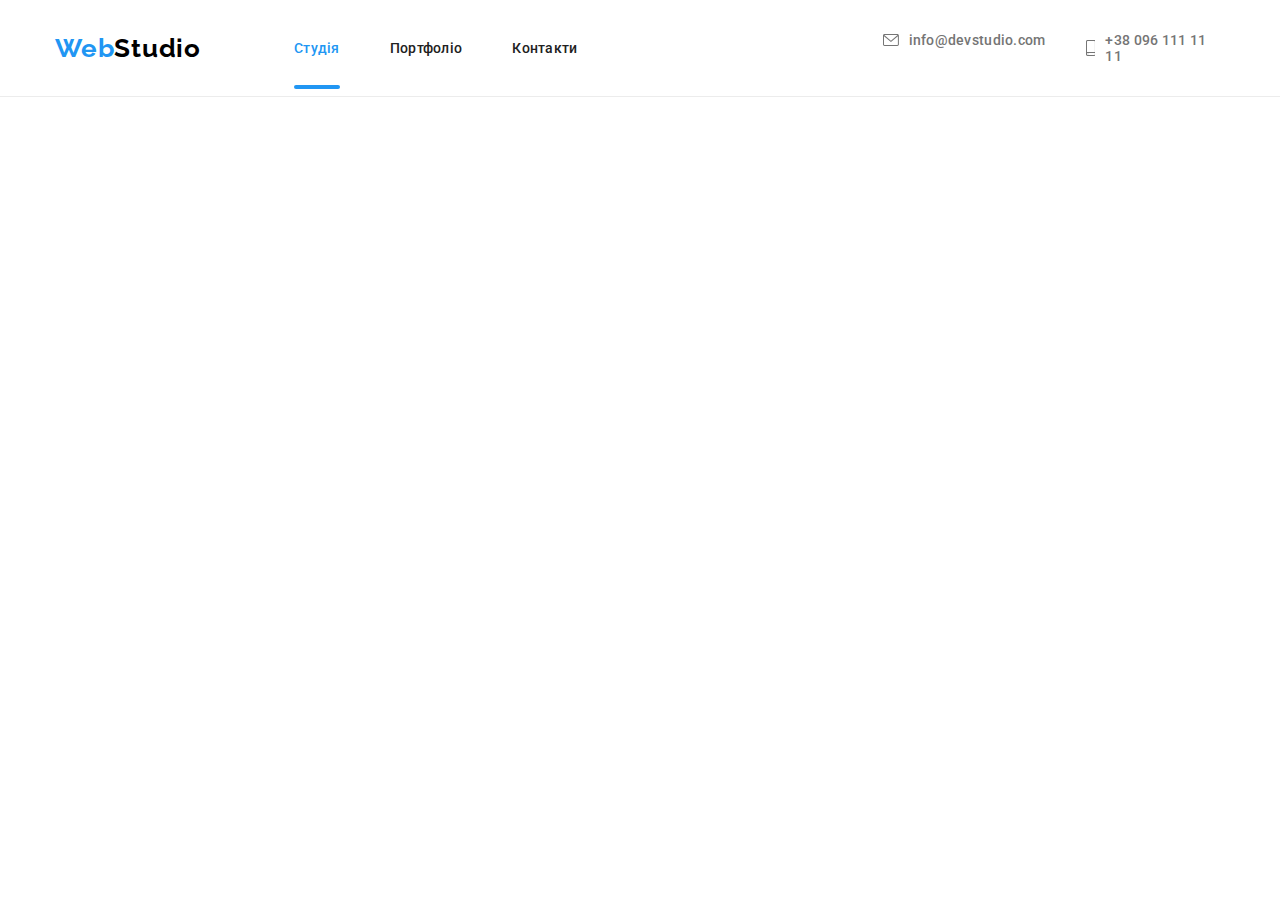
==== index.html @ c3f0e268 "Finished Header" ====
<!DOCTYPE html>
<html lang="uk">

<head>
  <meta charset="UTF-8" />
  <meta http-equiv="X-UA-Compatible" content="IE=edge" />
  <meta name="viewport" content="width=device-width, initial-scale=1.0" />
  <title>Web Studio - Студія</title>
  <link rel="preconnect" href="https://fonts.googleapis.com" />
  <link rel="preconnect" href="https://fonts.gstatic.com" crossorigin />
  <link href="https://fonts.googleapis.com/css2?family=Raleway:wght@700&family=Roboto:wght@400;500;700;900&display=swap"
    rel="stylesheet" />
  <link rel="stylesheet" href="./css/main.min.css">

</head>

<body data-body>
  <header class="header">
    <!-- Навігація -->
    <div class="header__container container">
      <!-- Логотип -->
      <div class="mobile-header">
        <a href="./index.html" lang="en" class="header__logo logo link">
          <span class="logo--alt">Web</span>Studio
        </a>
        <button type="button" class="menu-button" aria-expanded="true" data-menu-button>
          <svg width="40" height="40" aria-label="Перемикач мобільного меню" class="menu-button__icon">
            <use href="./images/icons.svg#icon-burger" class="icon__menu"></use>
            <use href="./images/icons.svg#icon-cross" class="icon__cross"></use>
          </svg>
        </button>
      </div>
      <div class="header__menu" data-menu>
        <nav class="nav">
          <ul class="nav__list list">
            <li class="nav__item">
              <a href="./index.html" class="nav__link nav__link--current link">
                Студія</a>
            </li>
            <li class="nav__item">
              <a href="./portfolio.html" class="nav__link link">
                Портфоліо
              </a>
            </li>
            <li class="nav__item">
              <a href="#" class="nav__link link">Контакти</a>
            </li>
          </ul>
        </nav>
        <ul class="header-contacts list">
          <li class="header-contacts__item">
            <a href="mailto:info@devstudio.com" class="header-contacts__link header-email link">
              <svg class="header-contacts__icon" width="16" height="12">
                <use href="./images/icons.svg#icon-envelope"></use>
              </svg>
              info@devstudio.com
            </a>
          </li>
          <li class="header-contacts__item">
            <a href="tel:+380961111111" class="header-contacts__link header-tel link">
              <svg class="header-contacts__icon" width="10" height="16">
                <use href="./images/icons.svg#icon-smartphone"></use>
              </svg>
              +38 096 111 11 11
            </a>
          </li>
        </ul>
        <ul class="header-socials list">
          <li class="header-socials__item">
            <a href="#" rel="nofollow noreferrer noopener" class="header-socials__link link">
              Instagram
            </a>
          </li>
          <li class="header-socials__item">
            <a href="#" rel="nofollow noreferrer noopener" class="header-socials__link link">
              Twitter
            </a>
          </li>
          <li class="header-socials__item">
            <a href="#" rel="nofollow noreferrer noopener" class="header-socials__link link">
              Facebook
            </a>
          </li>
          <li class="header-socials__item">
            <a href="#" rel="nofollow noreferrer noopener" class="header-socials__link link">
              LinkedIn
            </a>
          </li>
        </ul>
      </div>
    </div>
  </header>
  <main>
    <!-- Hero -->
    <!-- <section class="hero section">
      <div class="container">
        <h1 class="hero__title">Ефективні рішення для вашого бізнесу</h1>
        <button type="button" class="hero__button button" data-modal-open>Замовити послугу</button>
      </div>
    </section> -->
    <!-- Переваги -->
    <!-- <section class="advantages section">
      <div class="container">
        <h2 class="visually-hidden">Наші переваги</h2>
        <ul class="advantages__list list">
          <li class="advantages__item">
            <div class="advantages__wrapper">
              <svg class="advantages__icon" width="70" height="70">
                <use href="./images/icons.svg#icon-antenna"></use>
              </svg>
            </div>
            <h3 class="advantages__title">Увага до деталей</h3>
            <p class="advantages__text">
              Ідейні міркування, і навіть початок повсякденної роботи з
              формування позиції.
            </p>
          </li>
          <li class="advantages__item">
            <div class="advantages__wrapper">
              <svg class="advantages__icon" width="70" height="70">
                <use href="./images/icons.svg#icon-clock"></use>
              </svg>
            </div>
            <h3 class="advantages__title">Пунктуальність</h3>
            <p class="advantages__text">
              Завдання організації, особливо рамки і місце навчання кадрів
              тягне у себе.
            </p>
          </li>
          <li class="advantages__item">
            <div class="advantages__wrapper">
              <svg class="advantages__icon" width="70" height="70">
                <use href="./images/icons.svg#icon-diagram"></use>
              </svg>
            </div>
            <h3 class="advantages__title">Планування</h3>
            <p class="advantages__text">
              Так само консультація з широким активом значною мірою зумовлює.
            </p>
          </li>
          <li class="advantages__item">
            <div class="advantages__wrapper">
              <svg class="advantages__icon" width="70" height="70">
                <use href="./images/icons.svg#icon-astronaut"></use>
              </svg>
            </div>
            <h3 class="advantages__title">Сучасні технології</h3>
            <p class="advantages__text">
              Значимість цих проблем настільки очевидна, що реалізація
              планових завдань.
            </p>
          </li>
        </ul>
      </div>
    </section> -->
    <!-- Чим ми займаємося -->
    <!-- <section class="speciality section">
      <div class="container">
        <h2 class="speciality__title section__title">Чим ми займаємося</h2>
        <ul class="speciality__list list">
          <li class="speciality__item">
            <div class="speciality__thumb">
              <img src="./images/coder.jpg" alt="Програміст, який працює за робочим столом в офісі" width="370"
                height="294" class="speciality__img img" />
              <p class="speciality__text">Десктопні додатки</p>
            </div>
          </li>
          <li class="speciality__item">
            <div class="speciality__thumb">
              <img src="./images/ui-designer.jpg"
                alt="Юай-дизайнер з телефоном в руці переглядає макети веб-інтерфейсу на ноутбуці" width="370"
                height="294" class="speciality__img img" />
              <p class="speciality__text">Мобільні додатки</p>
            </div>
          </li>
          <li class="speciality__item">
            <div class="speciality__thumb">
              <img src="./images/artist.jpg"
                alt="Творчий художник веб-дизайну тримає графічний планшет із палітрою кольорів" width="370"
                height="294" class="speciality__img img" />
              <p class="speciality__text">Дизайнерські рішення</p>
            </div>
          </li>
        </ul>
      </div>
    </section> -->
    <!-- Команда -->
    <!-- <section class="team section">
      <div class="container">
        <h2 class="team__title section__title">Наша команда</h2>
        <ul class="team__list list">
          <li class="team__card">
            <img src="./images/igor.jpg"
              alt="Молодий білий чоловік з темним коротким волоссям і короткою бородою в окулярах та темно-бордовій сорочці"
              width="270" height="260" class="team__img img" />
            <div class="team__footer">
              <h3 class="team__member">Ігор Дем'яненко</h3>
              <p class="team__position">Product Designer</p>
              <ul class="team-socials">
                <li class="team-socials__item socials-item">
                  <a href="#" target="_blank" rel="nofollow noreferrer noopener"
                    class="team-socials__link socials-link link">
                    <svg class="team-socials__icon" width="20" height="20">
                      <use href="./images/icons.svg#icon-instagram"></use>
                    </svg>
                  </a>
                </li>
                <li class="team-socials__item socials-item">
                  <a href="#" target="_blank" rel="nofollow noreferrer noopener"
                    class="team-socials__link socials-link link">
                    <svg class="team-socials__icon" width="20" height="20">
                      <use href="./images/icons.svg#icon-twitter"></use>
                    </svg>
                  </a>
                </li>
                <li class="team-socials__item socials-item">
                  <a href="#" target="_blank" rel="nofollow noreferrer noopener"
                    class="team-socials__link socials-link link">
                    <svg class="team-socials__icon" width="20" height="20">
                      <use href="./images/icons.svg#icon-facebook"></use>
                    </svg>
                  </a>
                </li>
                <li class="team-socials__item socials-item">
                  <a href="#" target="_blank" rel="nofollow noreferrer noopener"
                    class="team-socials__link socials-link link">
                    <svg class="team-socials__icon" width="20" height="20">
                      <use href="./images/icons.svg#icon-linkedin"></use>
                    </svg>
                  </a>
                </li>
              </ul>
            </div>
          </li>
          <li class="team__card">
            <img src="./images/olga.jpg" alt="Молода біла жінка з довгим білявим волоссям в окулярах та чорному піджаку"
              width="270" height="260" class="team__img img" />
            <div class="team__footer">
              <h3 class="team__member">Ольга Рєпіна</h3>
              <p class="team__position">Frontend Developer</p>
              <ul class="team-socials">
                <li class="team-socials__item socials-item">
                  <a href="#" target="_blank" rel="nofollow noreferrer noopener"
                    class="team-socials__link socials-link link">
                    <svg class="team-socials__icon" width="20" height="20">
                      <use href="./images/icons.svg#icon-instagram"></use>
                    </svg>
                  </a>
                </li>
                <li class="team-socials__item socials-item">
                  <a href="#" target="_blank" rel="nofollow noreferrer noopener"
                    class="team-socials__link socials-link link">
                    <svg class="team-socials__icon" width="20" height="20">
                      <use href="./images/icons.svg#icon-twitter"></use>
                    </svg>
                  </a>
                </li>
                <li class="team-socials__item socials-item">
                  <a href="#" target="_blank" rel="nofollow noreferrer noopener"
                    class="team-socials__link socials-link link">
                    <svg class="team-socials__icon" width="20" height="20">
                      <use href="./images/icons.svg#icon-facebook"></use>
                    </svg>
                  </a>
                </li>
                <li class="team-socials__item socials-item">
                  <a href="#" target="_blank" rel="nofollow noreferrer noopener"
                    class="team-socials__link socials-link link">
                    <svg class="team-socials__icon" width="20" height="20">
                      <use href="./images/icons.svg#icon-linkedin"></use>
                    </svg>
                  </a>
                </li>
              </ul>
            </div>
          </li>
          <li class="team__card">
            <img src="./images/mykola.jpg"
              alt="Молодий білий чоловік з русявим волоссям та короткою бородою в блакитній сорочці" width="270"
              width="270" height="260" class="team__img img" />
            <div class="team__footer">
              <h3 class="team__member">Микола Тарасов</h3>
              <p class="team__position">Marketing</p>
              <ul class="team-socials">
                <li class="team-socials__item socials-item">
                  <a href="#" target="_blank" rel="nofollow noreferrer noopener"
                    class="team-socials__link socials-link link">
                    <svg class="team-socials__icon" width="20" height="20">
                      <use href="./images/icons.svg#icon-instagram"></use>
                    </svg>
                  </a>
                </li>
                <li class="team-socials__item socials-item">
                  <a href="#" target="_blank" rel="nofollow noreferrer noopener"
                    class="team-socials__link socials-link link">
                    <svg class="team-socials__icon" width="20" height="20">
                      <use href="./images/icons.svg#icon-twitter"></use>
                    </svg>
                  </a>
                </li>
                <li class="team-socials__item socials-item">
                  <a href="#" target="_blank" rel="nofollow noreferrer noopener"
                    class="team-socials__link socials-link link">
                    <svg class="team-socials__icon" width="20" height="20">
                      <use href="./images/icons.svg#icon-facebook"></use>
                    </svg>
                  </a>
                </li>
                <li class="team-socials__item socials-item">
                  <a href="#" target="_blank" rel="nofollow noreferrer noopener"
                    class="team-socials__link socials-link link">
                    <svg class="team-socials__icon" width="20" height="20">
                      <use href="./images/icons.svg#icon-linkedin"></use>
                    </svg>
                  </a>
                </li>
              </ul>
            </div>
          </li>
          <li class="team__card">
            <img src="./images/mykhailo.jpg"
              alt="Молодий білий чоловік з темним коротким волоссям і короткою бородою в окулярах та чорній футболці"
              width="270" height="260" class="team__img img" />
            <div class="team__footer">
              <h3 class="team__member">Михайло Єрмаков</h3>
              <p class="team__position">UI Designer</p>
              <ul class="team-socials">
                <li class="team-socials__item socials-item">
                  <a href="#" target="_blank" rel="nofollow noreferrer noopener"
                    class="team-socials__link socials-link link">
                    <svg class="team-socials__icon" width="20" height="20">
                      <use href="./images/icons.svg#icon-instagram"></use>
                    </svg>
                  </a>
                </li>
                <li class="team-socials__item socials-item">
                  <a href="#" target="_blank" rel="nofollow noreferrer noopener"
                    class="team-socials__link socials-link link">
                    <svg class="team-socials__icon" width="20" height="20">
                      <use href="./images/icons.svg#icon-twitter"></use>
                    </svg>
                  </a>
                </li>
                <li class="team-socials__item socials-item">
                  <a href="#" target="_blank" rel="nofollow noreferrer noopener"
                    class="team-socials__link socials-link link">
                    <svg class="team-socials__icon" width="20" height="20">
                      <use href="./images/icons.svg#icon-facebook"></use>
                    </svg>
                  </a>
                </li>
                <li class="team-socials__item socials-item">
                  <a href="#" target="_blank" rel="nofollow noreferrer noopener"
                    class="team-socials__link socials-link link">
                    <svg class="team-socials__icon" width="20" height="20">
                      <use href="./images/icons.svg#icon-linkedin"></use>
                    </svg>
                  </a>
                </li>
              </ul>
            </div>
          </li>
        </ul>
      </div>
    </section> -->
    <!-- Клієнти -->
    <!-- <section class="clients section">
      <h2 class="clients__title section__title">Постійні клієнти</h2>
      <ul class="clients__list list">
        <li class="clients__item">
          <a href="#" class="clients__link link">
            <svg class="clients__icon" width="106" height="60">
              <use href="./images/icons.svg#icon-yaco"></use>
            </svg>
          </a>
        </li>
        <li class="clients__item">
          <a href="#" class="clients__link link">
            <svg class="clients__icon" width="106" height="60">
              <use href="./images/icons.svg#icon-tagline"></use>
            </svg>
          </a>
        </li>
        <li class="clients__item">
          <a href="#" class="clients__link link">
            <svg class="clients__icon" width="106" height="60">
              <use href="./images/icons.svg#icon-onion"></use>
            </svg>
          </a>
        </li>
        <li class="clients__item">
          <a href="#" class="clients__link link">
            <svg class="clients__icon" width="106" height="60">
              <use href="./images/icons.svg#icon-foster-peters"></use>
            </svg>
          </a>
        </li>
        <li class="clients__item">
          <a href="#" class="clients__link link">
            <svg class="clients__icon" width="106" height="60">
              <use href="./images/icons.svg#icon-brand"></use>
            </svg>
          </a>
        </li>
        <li class="clients__item">
          <a href="#" class="clients__link link">
            <svg class="clients__icon" width="106" height="60">
              <use href="./images/icons.svg#icon-cube"></use>
            </svg>
          </a>
        </li>
      </ul>
    </section> -->
  </main>
  <!-- Підвал -->
  <footer class="footer">
    <!-- <div class="footer__container container">
      <div class="footer-contacts">
        <a href="./index.html" lang="en" class="footer__logo logo link">
          <span class="logo--alt">Web</span>Studio
        </a>
        <address>
          <ul class="footer-contacts__list list">
            <li class="footer-contacts__item">
              <a href="https://goo.gl/maps/NJSrtaBUTpCPPySD8" rel="nofollow noreferrer noopener"
                class="footer-contacts__link footer-contacts__link--color link">
                м. Київ, пр-т Лесі Українки, 26
              </a>
            </li>
            <li class="footer-contacts__item">
              <a href="mailto:info@devstudio.com" class="footer-contacts__link link">
                info@devstudio.com
              </a>
            </li>
            <li class="footer-contacts__item">
              <a href="tel:+380961111111" class="footer-contacts__link link">
                +38 096 111 11 11
              </a>
            </li>
          </ul>
        </address>
      </div>
      <div class="futer-social">
        <b class="footer-social__title">Приєднуйтесь</b>
        <ul class="footer-social__list">
          <li class="footer-social__item socials-item">
            <a href="#" target="_blank" rel="nofollow noreferrer noopener" class="footer-social__link socials-link">
              <svg class="footer-social__icon" width="20" height="20">
                <use href="./images/icons.svg#icon-instagram"></use>
              </svg>
            </a>
          </li>
          <li class="footer-social__item socials-item">
            <a href="#" target="_blank" rel="nofollow noreferrer noopener" class="footer-social__link socials-link">
              <svg class="footer-social__icon" width="20" height="20">
                <use href="./images/icons.svg#icon-twitter"></use>
              </svg>
            </a>
          </li>
          <li class="footer-social__item socials-item">
            <a href="#" target="_blank" rel="nofollow noreferrer noopener" class="footer-social__link socials-link">
              <svg class="footer-social__icon" width="20" height="20">
                <use href="./images/icons.svg#icon-facebook"></use>
              </svg>
            </a>
          </li>
          <li class="footer-social__item socials-item">
            <a href="#" target="_blank" rel="nofollow noreferrer noopener" class="footer-social__link socials-link">
              <svg class="footer-social__icon" width="20" height="20">
                <use href="./images/icons.svg#icon-linkedin"></use>
              </svg>
            </a>
          </li>
        </ul>
      </div>
      <div class="subscription">
        <b class="subscription__title">Підпишіться на розсилку</b>
        <form class="subscription__form">
          <input aria-label="E-mail" type="email" name="footer-email" class="subscription__input" placeholder="E-mail"
            required>
          <button type="submit" class="subscription__button button">
            Підписатися
            <svg class="subscription__icon" width="24" height="24">
              <use href="./images/icons.svg#icon-send"></use>
            </svg>
          </button>
        </form>
      </div>
    </div> -->
  </footer>
  <!-- Модальне вікно -->
  <!-- <div class="backdrop is-hidden" data-modal>
    <div class="modal">
      <button type="button" class="modal-btn" data-modal-close>
        <svg class="modal-btn__icon" width="18" height="18">
          <use href="./images/icons.svg#icon-close-black"></use>
        </svg>
      </button>
      <b class="modal__title">Залиште свої дані, ми вам передзвонимо</b>
      <form class="modal__form">
        <div class="modal__wrapper">
          <label for="user-name" class="modal__input-label">Ім'я</label>
          <input type="text" name="user-name" id="user-name" placeholder=" " class="modal__input" required>
          <svg class="modal__input-icon" width="18" height="18">
            <use href="./images/icons.svg#icon-person"></use>
          </svg>
        </div>
        <div class="modal__wrapper">
          <label for="tel" class="modal__input-label">Телефон</label>
          <input type="tel" name="tel" id="tel" placeholder=" " class="modal__input" required>
          <svg class="modal__input-icon" width="18" height="18">
            <use href="./images/icons.svg#icon-phone"></use>
          </svg>
        </div>
        <div class="modal__wrapper">
          <label for="modal-email" class="modal__input-label">Пошта</label>
          <input type="email" name="email" id="modal-email" placeholder=" " class="modal__input" required>
          <svg class="modal__input-icon" width="18" height="18">
            <use href="./images/icons.svg#icon-email"></use>
          </svg>
        </div>
        <div class="modal__wrapper">
          <label for="modal-comment" class="modal__input-label">Коментар</label>
          <textarea name="modal-comment" id="modal-comment" rows="10" placeholder="Введіть текст"
            class="modal__coment"></textarea>
        </div>
        <div class="policy__wrapper">
          <input type="checkbox" id="policy" class="policy__input visually-hidden">
          <label for="policy" class="policy__label">
            <span class="policy__icon-wrapper">
              <svg class="policy__icon" width="16" height="15">
                <use href="./images/icons.svg#icon-check"></use>
              </svg>
            </span>
            Погоджуюся з розсилкою та приймаю <a href="#" class="policy__link"> Умови
              договору</a></label>
        </div>
        <button type="submit" class="modal__button button">Відправити</button>
      </form>
    </div>
  </div>-->
  <script src="./js/modal.js"></script>
  <script src="./js/mobile-menu.js"></script>
</body>

</html>
---- css/main.min.css ----
/*! modern-normalize v1.1.0 | MIT License | https://github.com/sindresorhus/modern-normalize */*,::before,::after{-webkit-box-sizing:border-box;box-sizing:border-box}html{-moz-tab-size:4;-o-tab-size:4;tab-size:4}html{line-height:1.15;-webkit-text-size-adjust:100%}body{margin:0}body{font-family:system-ui,-apple-system,"Segoe UI",Roboto,Helvetica,Arial,sans-serif,"Apple Color Emoji","Segoe UI Emoji"}hr{height:0;color:inherit}abbr[title]{-webkit-text-decoration:underline dotted;text-decoration:underline dotted}b,strong{font-weight:bolder}code,kbd,samp,pre{font-family:ui-monospace,SFMono-Regular,Consolas,"Liberation Mono",Menlo,monospace;font-size:1em}small{font-size:80%}sub,sup{font-size:75%;line-height:0;position:relative;vertical-align:baseline}sub{bottom:-0.25em}sup{top:-0.5em}table{text-indent:0;border-color:inherit}button,input,optgroup,select,textarea{font-family:inherit;font-size:100%;line-height:1.15;margin:0}button,select{text-transform:none}button,[type=button],[type=reset],[type=submit]{-webkit-appearance:button}::-moz-focus-inner{border-style:none;padding:0}:-moz-focusring{outline:1px dotted ButtonText}:-moz-ui-invalid{box-shadow:none}legend{padding:0}progress{vertical-align:baseline}::-webkit-inner-spin-button,::-webkit-outer-spin-button{height:auto}[type=search]{-webkit-appearance:textfield;outline-offset:-2px}::-webkit-search-decoration{-webkit-appearance:none}::-webkit-file-upload-button{-webkit-appearance:button;font:inherit}summary{display:list-item}.visually-hidden{position:absolute;width:1px;height:1px;margin:-1px;border:0;padding:0;white-space:nowrap;-webkit-clip-path:inset(100%);clip-path:inset(100%);clip:rect(0 0 0 0);overflow:hidden}h1,h2,h3,h4,h5,h6,p{margin:0}ul{list-style:none;margin:0;padding:0}.link{font-style:normal;text-decoration:none}.img{display:block;width:100%;height:auto}body{background-color:#fff;color:#757575;font-family:Roboto,sans-serif}.no-scroll{overflow:hidden}.container{width:100%;margin-left:auto;margin-right:auto;padding-right:15px;padding-left:15px}@media screen and (min-width: 480px){.container{max-width:480px}}@media screen and (min-width: 768px){.container{max-width:768px}}@media screen and (min-width: 1200px){.container{max-width:1200px}}.logo{font-family:Raleway,sans-serif;font-weight:700;font-size:24px;line-height:1.1666666667;letter-spacing:.03em}@media screen and (min-width: 1200px){.logo{font-size:26px;line-height:1.1923076923}}.header{border-bottom:1px solid #ececec}.header__logo{display:inline-block;padding-top:16px;padding-bottom:16px;color:#000}@media screen and (min-width: 1200px){.header__logo{padding-top:24px;padding-bottom:24px}}.header__container{position:relative}@media screen and (min-width: 768px){.header__container{display:-webkit-box;display:-ms-flexbox;display:flex}}.mobile-header{display:-webkit-box;display:-ms-flexbox;display:flex;-webkit-box-align:center;-ms-flex-align:center;align-items:center}.menu-button{display:inline-block;width:40px;height:40px;margin-left:auto;padding:0;background-color:rgba(0,0,0,0);border:none;z-index:2}@media screen and (min-width: 768px){.menu-button{display:none}}.menu-button__icon{-webkit-transition:fill 250ms cubic-bezier(0.4, 0, 0.2, 1);transition:fill 250ms cubic-bezier(0.4, 0, 0.2, 1)}.menu-button:hover .menu-button__icon,.menu-button:focus .menu-button__icon{fill:#2196f3}.icon__cross{display:none}.menu-button.is-open .icon__cross{display:block}.menu-button.is-open .icon__menu{display:none}@media screen and (max-width: 767px){.header__menu{display:none}.header__menu.is-open{position:fixed;top:0;left:0;display:-webkit-box;display:-ms-flexbox;display:flex;-webkit-box-orient:vertical;-webkit-box-direction:normal;-ms-flex-direction:column;flex-direction:column;-webkit-box-pack:justify;-ms-flex-pack:justify;justify-content:space-between;width:100vw;height:100vh;height:100dvh;padding:48px 40px;overflow:auto;background-color:#fff;z-index:1}}@media screen and (min-width: 768px){.header__menu{display:-webkit-box;display:-ms-flexbox;display:flex;-webkit-box-align:center;-ms-flex-align:center;align-items:center;margin-left:88px}}@media screen and (min-width: 1200px){.header__menu{margin-left:93px}}.header-socials{display:-webkit-box;display:-ms-flexbox;display:flex;-ms-flex-wrap:wrap;flex-wrap:wrap}.header-socials__item:not(:first-child){padding-left:10px}.header-socials__item:not(:last-child){padding-right:10px;border-right:1px solid rgba(33,33,33,.2)}.header-socials__link{font-weight:500;font-size:16px;line-height:1.375;letter-spacing:.02em;color:#2196f3}@media screen and (min-width: 480px){.header-socials__link{font-size:18px;line-height:1.2222222222}}@media screen and (min-width: 480px){.header-socials{-ms-flex-wrap:nowrap;flex-wrap:nowrap}}@media screen and (min-width: 768px){.header-socials{display:none}}.nav__list{display:-webkit-box;display:-ms-flexbox;display:flex;-webkit-box-orient:vertical;-webkit-box-direction:normal;-ms-flex-direction:column;flex-direction:column;gap:32px}@media screen and (min-width: 768px){.nav__list{-webkit-box-orient:horizontal;-webkit-box-direction:normal;-ms-flex-direction:row;flex-direction:row;gap:50px;-ms-flex-preferred-size:calc((100% - 100px)/3);flex-basis:calc((100% - 100px)/3)}}@media screen and (min-width: 768px){.nav{-webkit-box-align:center;-ms-flex-align:center;align-items:center}}.nav__link{font-weight:500;font-size:36px;line-height:1.25;letter-spacing:.02em;color:#212121;-webkit-transition:color 250ms cubic-bezier(0.4, 0, 0.2, 1);transition:color 250ms cubic-bezier(0.4, 0, 0.2, 1)}@media screen and (min-width: 480px){.nav__link{font-size:40px;line-height:1.175}}@media screen and (min-width: 768px){.nav__link{display:inline-block;padding-top:32px;padding-bottom:32px;font-size:14px;line-height:1.1428571429}}.nav__link:hover,.nav__link:focus{color:#2196f3}.header-contacts{display:-webkit-box;display:-ms-flexbox;display:flex}@media screen and (max-width: 767px){.header-contacts{-webkit-box-orient:vertical;-webkit-box-direction:reverse;-ms-flex-direction:column-reverse;flex-direction:column-reverse;gap:32px;margin-top:auto;margin-bottom:64px}}@media screen and (min-width: 768px){.header-contacts{margin-left:96px;-webkit-box-orient:vertical;-webkit-box-direction:normal;-ms-flex-direction:column;flex-direction:column;gap:10px}}@media screen and (min-width: 1200px){.header-contacts{margin-left:305px;-webkit-box-orient:horizontal;-webkit-box-direction:normal;-ms-flex-direction:row;flex-direction:row;gap:40px}}.header-contacts__icon{display:none}@media screen and (min-width: 768px){.header-contacts__icon{display:block;margin-right:8px;fill:currentColor;-webkit-transition:fill 250ms cubic-bezier(0.4, 0, 0.2, 1);transition:fill 250ms cubic-bezier(0.4, 0, 0.2, 1)}.header-contacts__link:hover .header-contacts__icon,.header-contacts__link:focus .header-contacts__icon{fill:currentColor}}@media screen and (min-width: 1200px){.header-contacts__icon{margin-right:10px}}.header-tel{font-weight:500;font-size:26px;line-height:1.5384615385;letter-spacing:.02em;color:#2196f3}@media screen and (min-width: 480px){.header-tel{font-size:34px;line-height:1.1764705882}}.header-email{font-weight:500;font-size:24px;line-height:1.1666666667;letter-spacing:.02em;color:#757575}.header-contacts__link{-webkit-transition:color 250ms cubic-bezier(0.4, 0, 0.2, 1);transition:color 250ms cubic-bezier(0.4, 0, 0.2, 1)}@media screen and (min-width: 768px){.header-contacts__link{font-size:12px;line-height:1.1666666667;letter-spacing:.02em}}@media screen and (min-width: 1200px){.header-contacts__link{display:block;padding:32px 0;font-size:14px;line-height:1.1428571429}}.header-contacts__link:hover,.header-contacts__link:focus{color:#2196f3}@media screen and (min-width: 768px){.header-contacts__link{display:-webkit-box;display:-ms-flexbox;display:flex;-webkit-box-align:center;-ms-flex-align:center;align-items:center;color:inherit}}.logo--alt{color:#2196f3}@media screen and (min-width: 768px){.nav__link--current{position:relative;color:#2196f3}.nav__link--current::after{position:absolute;left:0;bottom:-1px;content:"";width:100%;height:4px;border-radius:2px;background-color:#2196f3}}/*# sourceMappingURL=main.min.css.map */
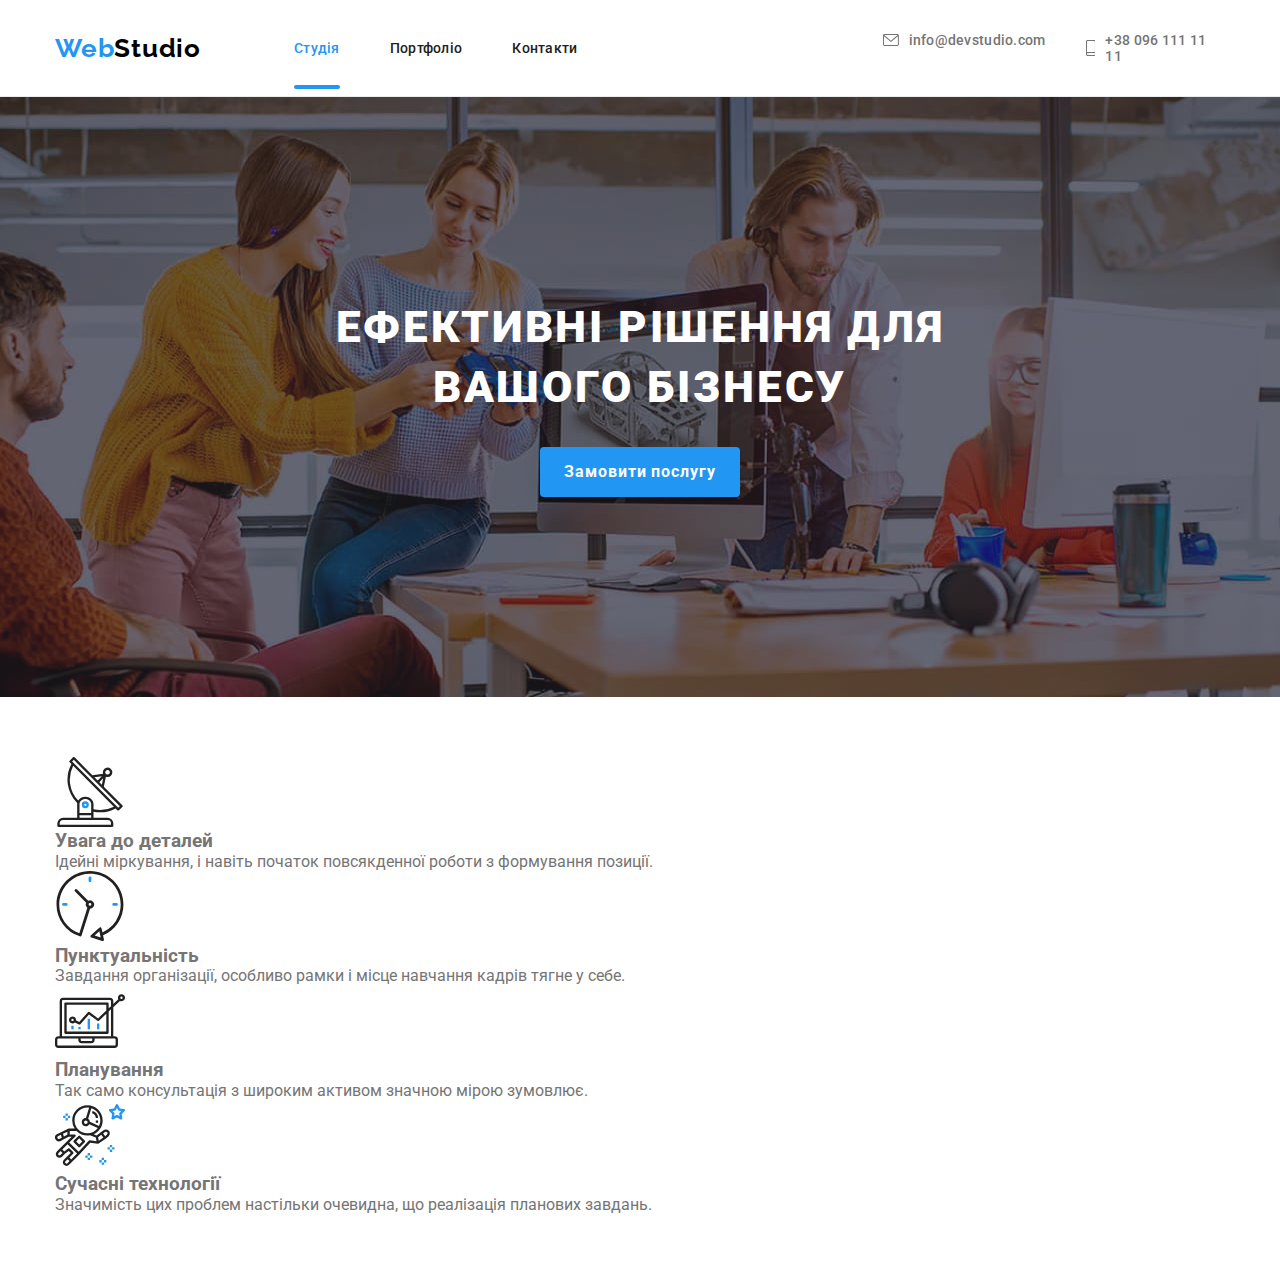
==== commit 7355cb88: "Finished Hero section" ====
--- a/index.html
+++ b/index.html
@@ -92,14 +92,14 @@
   </header>
   <main>
     <!-- Hero -->
-    <!-- <section class="hero section">
+    <section class="hero section">
       <div class="container">
         <h1 class="hero__title">Ефективні рішення для вашого бізнесу</h1>
         <button type="button" class="hero__button button" data-modal-open>Замовити послугу</button>
       </div>
-    </section> -->
+    </section>
     <!-- Переваги -->
-    <!-- <section class="advantages section">
+    <section class="advantages section">
       <div class="container">
         <h2 class="visually-hidden">Наші переваги</h2>
         <ul class="advantages__list list">
@@ -152,7 +152,7 @@
           </li>
         </ul>
       </div>
-    </section> -->
+    </section>
     <!-- Чим ми займаємося -->
     <!-- <section class="speciality section">
       <div class="container">
--- a/css/main.min.css
+++ b/css/main.min.css
@@ -1 +1 @@
-/*! modern-normalize v1.1.0 | MIT License | https://github.com/sindresorhus/modern-normalize */*,::before,::after{-webkit-box-sizing:border-box;box-sizing:border-box}html{-moz-tab-size:4;-o-tab-size:4;tab-size:4}html{line-height:1.15;-webkit-text-size-adjust:100%}body{margin:0}body{font-family:system-ui,-apple-system,"Segoe UI",Roboto,Helvetica,Arial,sans-serif,"Apple Color Emoji","Segoe UI Emoji"}hr{height:0;color:inherit}abbr[title]{-webkit-text-decoration:underline dotted;text-decoration:underline dotted}b,strong{font-weight:bolder}code,kbd,samp,pre{font-family:ui-monospace,SFMono-Regular,Consolas,"Liberation Mono",Menlo,monospace;font-size:1em}small{font-size:80%}sub,sup{font-size:75%;line-height:0;position:relative;vertical-align:baseline}sub{bottom:-0.25em}sup{top:-0.5em}table{text-indent:0;border-color:inherit}button,input,optgroup,select,textarea{font-family:inherit;font-size:100%;line-height:1.15;margin:0}button,select{text-transform:none}button,[type=button],[type=reset],[type=submit]{-webkit-appearance:button}::-moz-focus-inner{border-style:none;padding:0}:-moz-focusring{outline:1px dotted ButtonText}:-moz-ui-invalid{box-shadow:none}legend{padding:0}progress{vertical-align:baseline}::-webkit-inner-spin-button,::-webkit-outer-spin-button{height:auto}[type=search]{-webkit-appearance:textfield;outline-offset:-2px}::-webkit-search-decoration{-webkit-appearance:none}::-webkit-file-upload-button{-webkit-appearance:button;font:inherit}summary{display:list-item}.visually-hidden{position:absolute;width:1px;height:1px;margin:-1px;border:0;padding:0;white-space:nowrap;-webkit-clip-path:inset(100%);clip-path:inset(100%);clip:rect(0 0 0 0);overflow:hidden}h1,h2,h3,h4,h5,h6,p{margin:0}ul{list-style:none;margin:0;padding:0}.link{font-style:normal;text-decoration:none}.img{display:block;width:100%;height:auto}body{background-color:#fff;color:#757575;font-family:Roboto,sans-serif}.no-scroll{overflow:hidden}.container{width:100%;margin-left:auto;margin-right:auto;padding-right:15px;padding-left:15px}@media screen and (min-width: 480px){.container{max-width:480px}}@media screen and (min-width: 768px){.container{max-width:768px}}@media screen and (min-width: 1200px){.container{max-width:1200px}}.logo{font-family:Raleway,sans-serif;font-weight:700;font-size:24px;line-height:1.1666666667;letter-spacing:.03em}@media screen and (min-width: 1200px){.logo{font-size:26px;line-height:1.1923076923}}.header{border-bottom:1px solid #ececec}.header__logo{display:inline-block;padding-top:16px;padding-bottom:16px;color:#000}@media screen and (min-width: 1200px){.header__logo{padding-top:24px;padding-bottom:24px}}.header__container{position:relative}@media screen and (min-width: 768px){.header__container{display:-webkit-box;display:-ms-flexbox;display:flex}}.mobile-header{display:-webkit-box;display:-ms-flexbox;display:flex;-webkit-box-align:center;-ms-flex-align:center;align-items:center}.menu-button{display:inline-block;width:40px;height:40px;margin-left:auto;padding:0;background-color:rgba(0,0,0,0);border:none;z-index:2}@media screen and (min-width: 768px){.menu-button{display:none}}.menu-button__icon{-webkit-transition:fill 250ms cubic-bezier(0.4, 0, 0.2, 1);transition:fill 250ms cubic-bezier(0.4, 0, 0.2, 1)}.menu-button:hover .menu-button__icon,.menu-button:focus .menu-button__icon{fill:#2196f3}.icon__cross{display:none}.menu-button.is-open .icon__cross{display:block}.menu-button.is-open .icon__menu{display:none}@media screen and (max-width: 767px){.header__menu{display:none}.header__menu.is-open{position:fixed;top:0;left:0;display:-webkit-box;display:-ms-flexbox;display:flex;-webkit-box-orient:vertical;-webkit-box-direction:normal;-ms-flex-direction:column;flex-direction:column;-webkit-box-pack:justify;-ms-flex-pack:justify;justify-content:space-between;width:100vw;height:100vh;height:100dvh;padding:48px 40px;overflow:auto;background-color:#fff;z-index:1}}@media screen and (min-width: 768px){.header__menu{display:-webkit-box;display:-ms-flexbox;display:flex;-webkit-box-align:center;-ms-flex-align:center;align-items:center;margin-left:88px}}@media screen and (min-width: 1200px){.header__menu{margin-left:93px}}.header-socials{display:-webkit-box;display:-ms-flexbox;display:flex;-ms-flex-wrap:wrap;flex-wrap:wrap}.header-socials__item:not(:first-child){padding-left:10px}.header-socials__item:not(:last-child){padding-right:10px;border-right:1px solid rgba(33,33,33,.2)}.header-socials__link{font-weight:500;font-size:16px;line-height:1.375;letter-spacing:.02em;color:#2196f3}@media screen and (min-width: 480px){.header-socials__link{font-size:18px;line-height:1.2222222222}}@media screen and (min-width: 480px){.header-socials{-ms-flex-wrap:nowrap;flex-wrap:nowrap}}@media screen and (min-width: 768px){.header-socials{display:none}}.nav__list{display:-webkit-box;display:-ms-flexbox;display:flex;-webkit-box-orient:vertical;-webkit-box-direction:normal;-ms-flex-direction:column;flex-direction:column;gap:32px}@media screen and (min-width: 768px){.nav__list{-webkit-box-orient:horizontal;-webkit-box-direction:normal;-ms-flex-direction:row;flex-direction:row;gap:50px;-ms-flex-preferred-size:calc((100% - 100px)/3);flex-basis:calc((100% - 100px)/3)}}@media screen and (min-width: 768px){.nav{-webkit-box-align:center;-ms-flex-align:center;align-items:center}}.nav__link{font-weight:500;font-size:36px;line-height:1.25;letter-spacing:.02em;color:#212121;-webkit-transition:color 250ms cubic-bezier(0.4, 0, 0.2, 1);transition:color 250ms cubic-bezier(0.4, 0, 0.2, 1)}@media screen and (min-width: 480px){.nav__link{font-size:40px;line-height:1.175}}@media screen and (min-width: 768px){.nav__link{display:inline-block;padding-top:32px;padding-bottom:32px;font-size:14px;line-height:1.1428571429}}.nav__link:hover,.nav__link:focus{color:#2196f3}.header-contacts{display:-webkit-box;display:-ms-flexbox;display:flex}@media screen and (max-width: 767px){.header-contacts{-webkit-box-orient:vertical;-webkit-box-direction:reverse;-ms-flex-direction:column-reverse;flex-direction:column-reverse;gap:32px;margin-top:auto;margin-bottom:64px}}@media screen and (min-width: 768px){.header-contacts{margin-left:96px;-webkit-box-orient:vertical;-webkit-box-direction:normal;-ms-flex-direction:column;flex-direction:column;gap:10px}}@media screen and (min-width: 1200px){.header-contacts{margin-left:305px;-webkit-box-orient:horizontal;-webkit-box-direction:normal;-ms-flex-direction:row;flex-direction:row;gap:40px}}.header-contacts__icon{display:none}@media screen and (min-width: 768px){.header-contacts__icon{display:block;margin-right:8px;fill:currentColor;-webkit-transition:fill 250ms cubic-bezier(0.4, 0, 0.2, 1);transition:fill 250ms cubic-bezier(0.4, 0, 0.2, 1)}.header-contacts__link:hover .header-contacts__icon,.header-contacts__link:focus .header-contacts__icon{fill:currentColor}}@media screen and (min-width: 1200px){.header-contacts__icon{margin-right:10px}}.header-tel{font-weight:500;font-size:26px;line-height:1.5384615385;letter-spacing:.02em;color:#2196f3}@media screen and (min-width: 480px){.header-tel{font-size:34px;line-height:1.1764705882}}.header-email{font-weight:500;font-size:24px;line-height:1.1666666667;letter-spacing:.02em;color:#757575}.header-contacts__link{-webkit-transition:color 250ms cubic-bezier(0.4, 0, 0.2, 1);transition:color 250ms cubic-bezier(0.4, 0, 0.2, 1)}@media screen and (min-width: 768px){.header-contacts__link{font-size:12px;line-height:1.1666666667;letter-spacing:.02em}}@media screen and (min-width: 1200px){.header-contacts__link{display:block;padding:32px 0;font-size:14px;line-height:1.1428571429}}.header-contacts__link:hover,.header-contacts__link:focus{color:#2196f3}@media screen and (min-width: 768px){.header-contacts__link{display:-webkit-box;display:-ms-flexbox;display:flex;-webkit-box-align:center;-ms-flex-align:center;align-items:center;color:inherit}}.logo--alt{color:#2196f3}@media screen and (min-width: 768px){.nav__link--current{position:relative;color:#2196f3}.nav__link--current::after{position:absolute;left:0;bottom:-1px;content:"";width:100%;height:4px;border-radius:2px;background-color:#2196f3}}/*# sourceMappingURL=main.min.css.map */+/*! modern-normalize v1.1.0 | MIT License | https://github.com/sindresorhus/modern-normalize */*,::before,::after{-webkit-box-sizing:border-box;box-sizing:border-box}html{-moz-tab-size:4;-o-tab-size:4;tab-size:4}html{line-height:1.15;-webkit-text-size-adjust:100%}body{margin:0}body{font-family:system-ui,-apple-system,"Segoe UI",Roboto,Helvetica,Arial,sans-serif,"Apple Color Emoji","Segoe UI Emoji"}hr{height:0;color:inherit}abbr[title]{-webkit-text-decoration:underline dotted;text-decoration:underline dotted}b,strong{font-weight:bolder}code,kbd,samp,pre{font-family:ui-monospace,SFMono-Regular,Consolas,"Liberation Mono",Menlo,monospace;font-size:1em}small{font-size:80%}sub,sup{font-size:75%;line-height:0;position:relative;vertical-align:baseline}sub{bottom:-0.25em}sup{top:-0.5em}table{text-indent:0;border-color:inherit}button,input,optgroup,select,textarea{font-family:inherit;font-size:100%;line-height:1.15;margin:0}button,select{text-transform:none}button,[type=button],[type=reset],[type=submit]{-webkit-appearance:button}::-moz-focus-inner{border-style:none;padding:0}:-moz-focusring{outline:1px dotted ButtonText}:-moz-ui-invalid{box-shadow:none}legend{padding:0}progress{vertical-align:baseline}::-webkit-inner-spin-button,::-webkit-outer-spin-button{height:auto}[type=search]{-webkit-appearance:textfield;outline-offset:-2px}::-webkit-search-decoration{-webkit-appearance:none}::-webkit-file-upload-button{-webkit-appearance:button;font:inherit}summary{display:list-item}.visually-hidden{position:absolute;width:1px;height:1px;margin:-1px;border:0;padding:0;white-space:nowrap;-webkit-clip-path:inset(100%);clip-path:inset(100%);clip:rect(0 0 0 0);overflow:hidden}h1,h2,h3,h4,h5,h6,p{margin:0}ul{list-style:none;margin:0;padding:0}.link{font-style:normal;text-decoration:none}.img{display:block;width:100%;height:auto}body{background-color:#fff;color:#757575;font-family:Roboto,sans-serif}.no-scroll{overflow:hidden}.container{width:100%;margin-left:auto;margin-right:auto;padding-right:15px;padding-left:15px}@media screen and (min-width: 480px){.container{max-width:480px}}@media screen and (min-width: 768px){.container{max-width:768px}}@media screen and (min-width: 1200px){.container{max-width:1200px}}.section{padding:60px 0}.button{font-weight:700;font-size:16px;line-height:1.875;letter-spacing:.06em;background-color:#2196f3;color:#fff;-webkit-box-shadow:0px 4px 4px rgba(0,0,0,.15);box-shadow:0px 4px 4px rgba(0,0,0,.15);border:0 solid rgba(0,0,0,0);border-radius:4px;cursor:pointer;-webkit-transition:background-color 250ms cubic-bezier(0.4, 0, 0.2, 1);transition:background-color 250ms cubic-bezier(0.4, 0, 0.2, 1)}.button:hover,.button:focus{background-color:#188ce8}.logo{font-family:Raleway,sans-serif;font-weight:700;font-size:24px;line-height:1.1666666667;letter-spacing:.03em}@media screen and (min-width: 1200px){.logo{font-size:26px;line-height:1.1923076923}}.header{border-bottom:1px solid #ececec}.header__logo{display:inline-block;padding-top:16px;padding-bottom:16px;color:#000}@media screen and (min-width: 1200px){.header__logo{padding-top:24px;padding-bottom:24px}}.header__container{position:relative}@media screen and (min-width: 768px){.header__container{display:-webkit-box;display:-ms-flexbox;display:flex}}.mobile-header{display:-webkit-box;display:-ms-flexbox;display:flex;-webkit-box-align:center;-ms-flex-align:center;align-items:center}.menu-button{display:inline-block;width:40px;height:40px;margin-left:auto;padding:0;background-color:rgba(0,0,0,0);border:none;z-index:2}@media screen and (min-width: 768px){.menu-button{display:none}}.menu-button__icon{-webkit-transition:fill 250ms cubic-bezier(0.4, 0, 0.2, 1);transition:fill 250ms cubic-bezier(0.4, 0, 0.2, 1)}.menu-button:hover .menu-button__icon,.menu-button:focus .menu-button__icon{fill:#2196f3}.icon__cross{display:none}.menu-button.is-open .icon__cross{display:block}.menu-button.is-open .icon__menu{display:none}@media screen and (max-width: 767px){.header__menu{display:none}.header__menu.is-open{position:fixed;top:0;left:0;display:-webkit-box;display:-ms-flexbox;display:flex;-webkit-box-orient:vertical;-webkit-box-direction:normal;-ms-flex-direction:column;flex-direction:column;-webkit-box-pack:justify;-ms-flex-pack:justify;justify-content:space-between;width:100vw;height:100vh;height:100dvh;padding:48px 40px;overflow:auto;background-color:#fff;z-index:1}}@media screen and (min-width: 768px){.header__menu{display:-webkit-box;display:-ms-flexbox;display:flex;-webkit-box-align:center;-ms-flex-align:center;align-items:center;margin-left:88px}}@media screen and (min-width: 1200px){.header__menu{margin-left:93px}}.header-socials{display:-webkit-box;display:-ms-flexbox;display:flex;-ms-flex-wrap:wrap;flex-wrap:wrap}.header-socials__item:not(:first-child){padding-left:10px}.header-socials__item:not(:last-child){padding-right:10px;border-right:1px solid rgba(33,33,33,.2)}.header-socials__link{font-weight:500;font-size:16px;line-height:1.375;letter-spacing:.02em;color:#2196f3}@media screen and (min-width: 480px){.header-socials__link{font-size:18px;line-height:1.2222222222}}@media screen and (min-width: 480px){.header-socials{-ms-flex-wrap:nowrap;flex-wrap:nowrap}}@media screen and (min-width: 768px){.header-socials{display:none}}.nav__list{display:-webkit-box;display:-ms-flexbox;display:flex;-webkit-box-orient:vertical;-webkit-box-direction:normal;-ms-flex-direction:column;flex-direction:column;gap:32px}@media screen and (min-width: 768px){.nav__list{-webkit-box-orient:horizontal;-webkit-box-direction:normal;-ms-flex-direction:row;flex-direction:row;gap:50px;-ms-flex-preferred-size:calc((100% - 100px)/3);flex-basis:calc((100% - 100px)/3)}}@media screen and (min-width: 768px){.nav{-webkit-box-align:center;-ms-flex-align:center;align-items:center}}.nav__link{font-weight:500;font-size:36px;line-height:1.25;letter-spacing:.02em;color:#212121;-webkit-transition:color 250ms cubic-bezier(0.4, 0, 0.2, 1);transition:color 250ms cubic-bezier(0.4, 0, 0.2, 1)}@media screen and (min-width: 480px){.nav__link{font-size:40px;line-height:1.175}}@media screen and (min-width: 768px){.nav__link{display:inline-block;padding-top:32px;padding-bottom:32px;font-size:14px;line-height:1.1428571429}}.nav__link:hover,.nav__link:focus{color:#2196f3}.header-contacts{display:-webkit-box;display:-ms-flexbox;display:flex}@media screen and (max-width: 767px){.header-contacts{-webkit-box-orient:vertical;-webkit-box-direction:reverse;-ms-flex-direction:column-reverse;flex-direction:column-reverse;gap:32px;margin-top:auto;margin-bottom:64px}}@media screen and (min-width: 768px){.header-contacts{margin-left:96px;-webkit-box-orient:vertical;-webkit-box-direction:normal;-ms-flex-direction:column;flex-direction:column;gap:10px}}@media screen and (min-width: 1200px){.header-contacts{margin-left:305px;-webkit-box-orient:horizontal;-webkit-box-direction:normal;-ms-flex-direction:row;flex-direction:row;gap:40px}}.header-contacts__icon{display:none}@media screen and (min-width: 768px){.header-contacts__icon{display:block;margin-right:8px;fill:currentColor;-webkit-transition:fill 250ms cubic-bezier(0.4, 0, 0.2, 1);transition:fill 250ms cubic-bezier(0.4, 0, 0.2, 1)}.header-contacts__link:hover .header-contacts__icon,.header-contacts__link:focus .header-contacts__icon{fill:currentColor}}@media screen and (min-width: 1200px){.header-contacts__icon{margin-right:10px}}.header-tel{font-weight:500;font-size:26px;line-height:1.5384615385;letter-spacing:.02em;color:#2196f3}@media screen and (min-width: 480px){.header-tel{font-size:34px;line-height:1.1764705882}}.header-email{font-weight:500;font-size:24px;line-height:1.1666666667;letter-spacing:.02em;color:#757575}.header-contacts__link{-webkit-transition:color 250ms cubic-bezier(0.4, 0, 0.2, 1);transition:color 250ms cubic-bezier(0.4, 0, 0.2, 1)}@media screen and (min-width: 768px){.header-contacts__link{font-size:12px;line-height:1.1666666667;letter-spacing:.02em}}@media screen and (min-width: 1200px){.header-contacts__link{display:block;padding:32px 0;font-size:14px;line-height:1.1428571429}}.header-contacts__link:hover,.header-contacts__link:focus{color:#2196f3}@media screen and (min-width: 768px){.header-contacts__link{display:-webkit-box;display:-ms-flexbox;display:flex;-webkit-box-align:center;-ms-flex-align:center;align-items:center;color:inherit}}.logo--alt{color:#2196f3}@media screen and (min-width: 768px){.nav__link--current{position:relative;color:#2196f3}.nav__link--current::after{position:absolute;left:0;bottom:-1px;content:"";width:100%;height:4px;border-radius:2px;background-color:#2196f3}}.hero{margin-left:auto;margin-right:auto;padding:118px 0;text-align:center;background-image:-webkit-gradient(linear, left top, left bottom, from(rgba(47, 48, 58, 0.4)), to(rgba(47, 48, 58, 0.4))),url(../images/hero-background.jpg);background-image:linear-gradient(rgba(47, 48, 58, 0.4), rgba(47, 48, 58, 0.4)),url(../images/hero-background.jpg);background-color:#2f303a;background-position:center}@media screen and (min-width: 768px){.hero{min-width:768}}@media screen and (min-width: 1200px){.hero{max-width:1600px;height:600px;padding:200px 0}}.hero__title{max-width:360px;margin-left:auto;margin-right:auto;margin-bottom:30px;text-align:center;font-weight:900;font-size:26px;line-height:1.6153846154;text-align:center;letter-spacing:.06em;text-transform:uppercase;color:#fff}@media screen and (min-width: 1200px){.hero__title{max-width:696px;font-size:44px;line-height:1.3636363636}}.hero__button{display:inline-block;text-align:center;padding:10px 24px}/*# sourceMappingURL=main.min.css.map */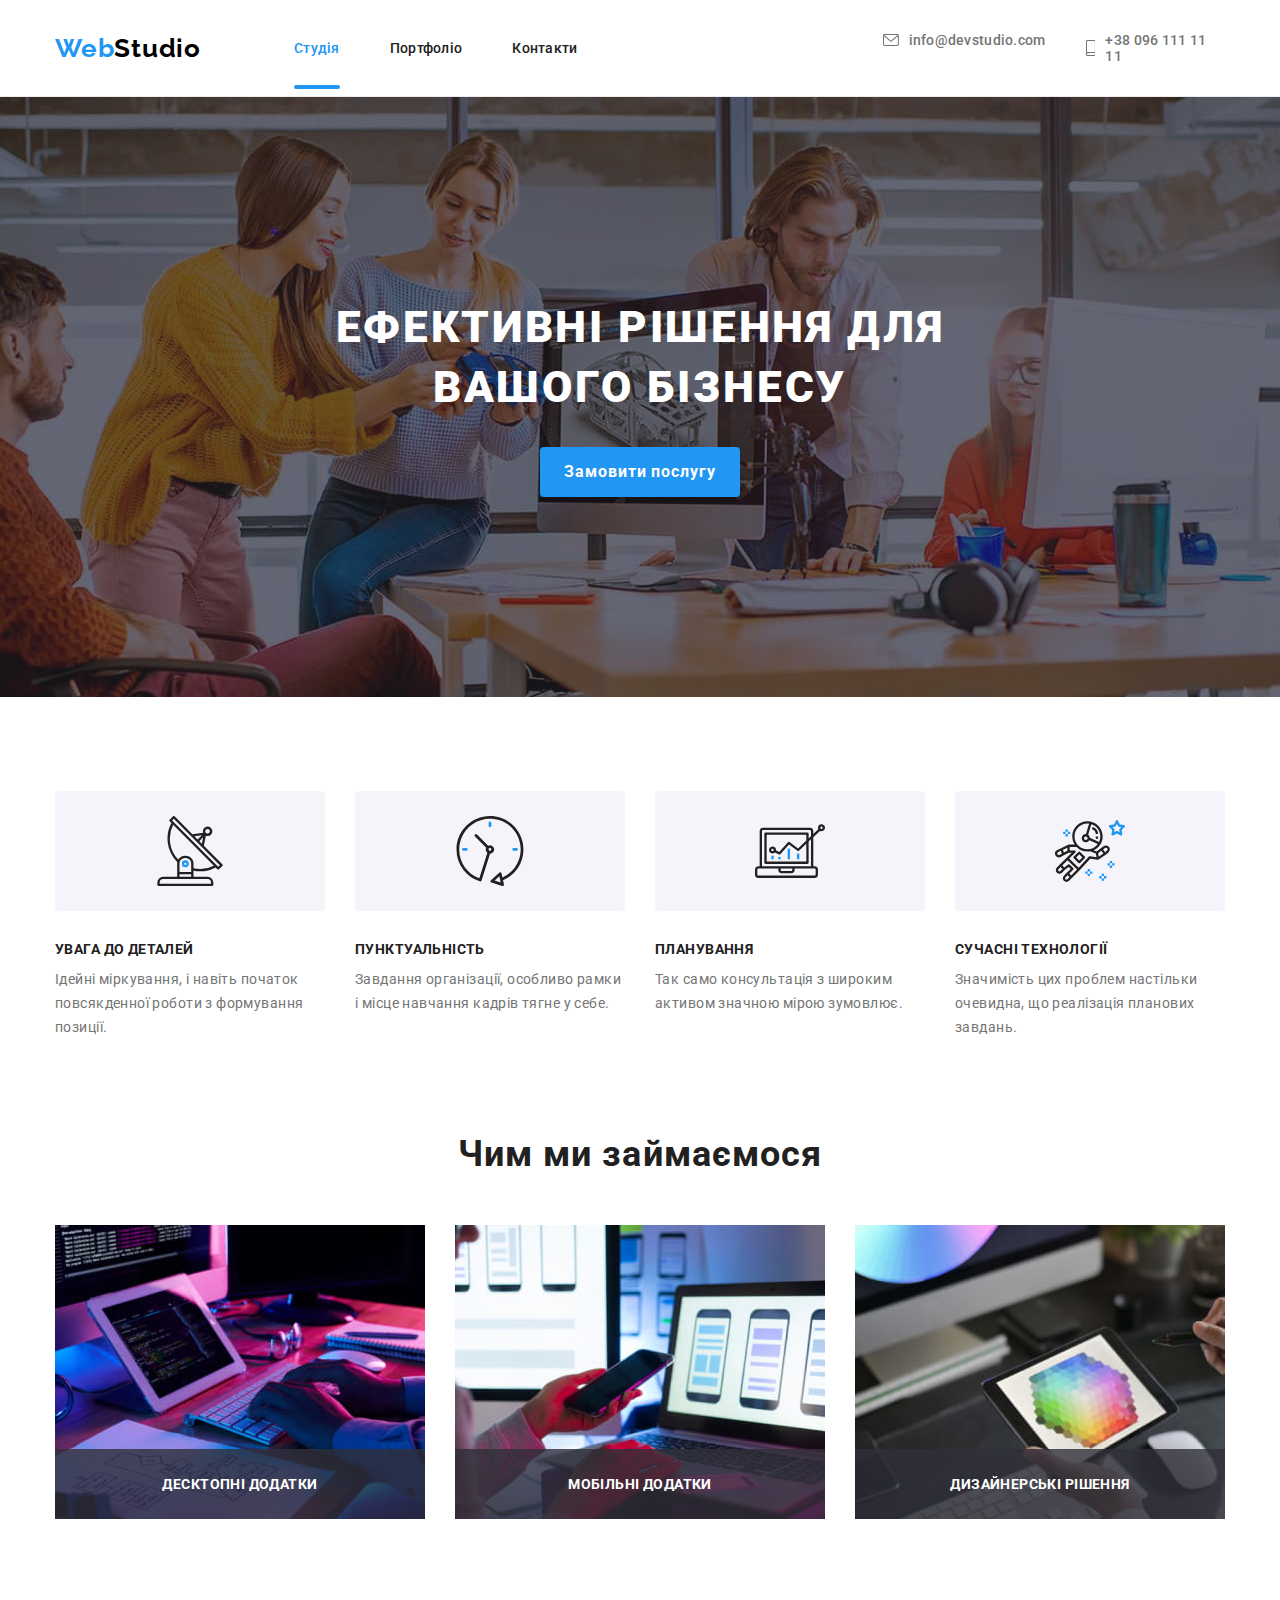
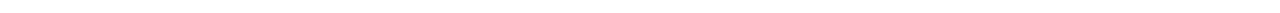
==== commit 2fdd98c4: "Finished Speciality section" ====
--- a/index.html
+++ b/index.html
@@ -154,7 +154,7 @@
       </div>
     </section>
     <!-- Чим ми займаємося -->
-    <!-- <section class="speciality section">
+    <section class="speciality section">
       <div class="container">
         <h2 class="speciality__title section__title">Чим ми займаємося</h2>
         <ul class="speciality__list list">
@@ -183,7 +183,7 @@
           </li>
         </ul>
       </div>
-    </section> -->
+    </section>
     <!-- Команда -->
     <!-- <section class="team section">
       <div class="container">
--- a/css/main.min.css
+++ b/css/main.min.css
@@ -1 +1 @@
-/*! modern-normalize v1.1.0 | MIT License | https://github.com/sindresorhus/modern-normalize */*,::before,::after{-webkit-box-sizing:border-box;box-sizing:border-box}html{-moz-tab-size:4;-o-tab-size:4;tab-size:4}html{line-height:1.15;-webkit-text-size-adjust:100%}body{margin:0}body{font-family:system-ui,-apple-system,"Segoe UI",Roboto,Helvetica,Arial,sans-serif,"Apple Color Emoji","Segoe UI Emoji"}hr{height:0;color:inherit}abbr[title]{-webkit-text-decoration:underline dotted;text-decoration:underline dotted}b,strong{font-weight:bolder}code,kbd,samp,pre{font-family:ui-monospace,SFMono-Regular,Consolas,"Liberation Mono",Menlo,monospace;font-size:1em}small{font-size:80%}sub,sup{font-size:75%;line-height:0;position:relative;vertical-align:baseline}sub{bottom:-0.25em}sup{top:-0.5em}table{text-indent:0;border-color:inherit}button,input,optgroup,select,textarea{font-family:inherit;font-size:100%;line-height:1.15;margin:0}button,select{text-transform:none}button,[type=button],[type=reset],[type=submit]{-webkit-appearance:button}::-moz-focus-inner{border-style:none;padding:0}:-moz-focusring{outline:1px dotted ButtonText}:-moz-ui-invalid{box-shadow:none}legend{padding:0}progress{vertical-align:baseline}::-webkit-inner-spin-button,::-webkit-outer-spin-button{height:auto}[type=search]{-webkit-appearance:textfield;outline-offset:-2px}::-webkit-search-decoration{-webkit-appearance:none}::-webkit-file-upload-button{-webkit-appearance:button;font:inherit}summary{display:list-item}.visually-hidden{position:absolute;width:1px;height:1px;margin:-1px;border:0;padding:0;white-space:nowrap;-webkit-clip-path:inset(100%);clip-path:inset(100%);clip:rect(0 0 0 0);overflow:hidden}h1,h2,h3,h4,h5,h6,p{margin:0}ul{list-style:none;margin:0;padding:0}.link{font-style:normal;text-decoration:none}.img{display:block;width:100%;height:auto}body{background-color:#fff;color:#757575;font-family:Roboto,sans-serif}.no-scroll{overflow:hidden}.container{width:100%;margin-left:auto;margin-right:auto;padding-right:15px;padding-left:15px}@media screen and (min-width: 480px){.container{max-width:480px}}@media screen and (min-width: 768px){.container{max-width:768px}}@media screen and (min-width: 1200px){.container{max-width:1200px}}.section{padding:60px 0}.button{font-weight:700;font-size:16px;line-height:1.875;letter-spacing:.06em;background-color:#2196f3;color:#fff;-webkit-box-shadow:0px 4px 4px rgba(0,0,0,.15);box-shadow:0px 4px 4px rgba(0,0,0,.15);border:0 solid rgba(0,0,0,0);border-radius:4px;cursor:pointer;-webkit-transition:background-color 250ms cubic-bezier(0.4, 0, 0.2, 1);transition:background-color 250ms cubic-bezier(0.4, 0, 0.2, 1)}.button:hover,.button:focus{background-color:#188ce8}.logo{font-family:Raleway,sans-serif;font-weight:700;font-size:24px;line-height:1.1666666667;letter-spacing:.03em}@media screen and (min-width: 1200px){.logo{font-size:26px;line-height:1.1923076923}}.header{border-bottom:1px solid #ececec}.header__logo{display:inline-block;padding-top:16px;padding-bottom:16px;color:#000}@media screen and (min-width: 1200px){.header__logo{padding-top:24px;padding-bottom:24px}}.header__container{position:relative}@media screen and (min-width: 768px){.header__container{display:-webkit-box;display:-ms-flexbox;display:flex}}.mobile-header{display:-webkit-box;display:-ms-flexbox;display:flex;-webkit-box-align:center;-ms-flex-align:center;align-items:center}.menu-button{display:inline-block;width:40px;height:40px;margin-left:auto;padding:0;background-color:rgba(0,0,0,0);border:none;z-index:2}@media screen and (min-width: 768px){.menu-button{display:none}}.menu-button__icon{-webkit-transition:fill 250ms cubic-bezier(0.4, 0, 0.2, 1);transition:fill 250ms cubic-bezier(0.4, 0, 0.2, 1)}.menu-button:hover .menu-button__icon,.menu-button:focus .menu-button__icon{fill:#2196f3}.icon__cross{display:none}.menu-button.is-open .icon__cross{display:block}.menu-button.is-open .icon__menu{display:none}@media screen and (max-width: 767px){.header__menu{display:none}.header__menu.is-open{position:fixed;top:0;left:0;display:-webkit-box;display:-ms-flexbox;display:flex;-webkit-box-orient:vertical;-webkit-box-direction:normal;-ms-flex-direction:column;flex-direction:column;-webkit-box-pack:justify;-ms-flex-pack:justify;justify-content:space-between;width:100vw;height:100vh;height:100dvh;padding:48px 40px;overflow:auto;background-color:#fff;z-index:1}}@media screen and (min-width: 768px){.header__menu{display:-webkit-box;display:-ms-flexbox;display:flex;-webkit-box-align:center;-ms-flex-align:center;align-items:center;margin-left:88px}}@media screen and (min-width: 1200px){.header__menu{margin-left:93px}}.header-socials{display:-webkit-box;display:-ms-flexbox;display:flex;-ms-flex-wrap:wrap;flex-wrap:wrap}.header-socials__item:not(:first-child){padding-left:10px}.header-socials__item:not(:last-child){padding-right:10px;border-right:1px solid rgba(33,33,33,.2)}.header-socials__link{font-weight:500;font-size:16px;line-height:1.375;letter-spacing:.02em;color:#2196f3}@media screen and (min-width: 480px){.header-socials__link{font-size:18px;line-height:1.2222222222}}@media screen and (min-width: 480px){.header-socials{-ms-flex-wrap:nowrap;flex-wrap:nowrap}}@media screen and (min-width: 768px){.header-socials{display:none}}.nav__list{display:-webkit-box;display:-ms-flexbox;display:flex;-webkit-box-orient:vertical;-webkit-box-direction:normal;-ms-flex-direction:column;flex-direction:column;gap:32px}@media screen and (min-width: 768px){.nav__list{-webkit-box-orient:horizontal;-webkit-box-direction:normal;-ms-flex-direction:row;flex-direction:row;gap:50px;-ms-flex-preferred-size:calc((100% - 100px)/3);flex-basis:calc((100% - 100px)/3)}}@media screen and (min-width: 768px){.nav{-webkit-box-align:center;-ms-flex-align:center;align-items:center}}.nav__link{font-weight:500;font-size:36px;line-height:1.25;letter-spacing:.02em;color:#212121;-webkit-transition:color 250ms cubic-bezier(0.4, 0, 0.2, 1);transition:color 250ms cubic-bezier(0.4, 0, 0.2, 1)}@media screen and (min-width: 480px){.nav__link{font-size:40px;line-height:1.175}}@media screen and (min-width: 768px){.nav__link{display:inline-block;padding-top:32px;padding-bottom:32px;font-size:14px;line-height:1.1428571429}}.nav__link:hover,.nav__link:focus{color:#2196f3}.header-contacts{display:-webkit-box;display:-ms-flexbox;display:flex}@media screen and (max-width: 767px){.header-contacts{-webkit-box-orient:vertical;-webkit-box-direction:reverse;-ms-flex-direction:column-reverse;flex-direction:column-reverse;gap:32px;margin-top:auto;margin-bottom:64px}}@media screen and (min-width: 768px){.header-contacts{margin-left:96px;-webkit-box-orient:vertical;-webkit-box-direction:normal;-ms-flex-direction:column;flex-direction:column;gap:10px}}@media screen and (min-width: 1200px){.header-contacts{margin-left:305px;-webkit-box-orient:horizontal;-webkit-box-direction:normal;-ms-flex-direction:row;flex-direction:row;gap:40px}}.header-contacts__icon{display:none}@media screen and (min-width: 768px){.header-contacts__icon{display:block;margin-right:8px;fill:currentColor;-webkit-transition:fill 250ms cubic-bezier(0.4, 0, 0.2, 1);transition:fill 250ms cubic-bezier(0.4, 0, 0.2, 1)}.header-contacts__link:hover .header-contacts__icon,.header-contacts__link:focus .header-contacts__icon{fill:currentColor}}@media screen and (min-width: 1200px){.header-contacts__icon{margin-right:10px}}.header-tel{font-weight:500;font-size:26px;line-height:1.5384615385;letter-spacing:.02em;color:#2196f3}@media screen and (min-width: 480px){.header-tel{font-size:34px;line-height:1.1764705882}}.header-email{font-weight:500;font-size:24px;line-height:1.1666666667;letter-spacing:.02em;color:#757575}.header-contacts__link{-webkit-transition:color 250ms cubic-bezier(0.4, 0, 0.2, 1);transition:color 250ms cubic-bezier(0.4, 0, 0.2, 1)}@media screen and (min-width: 768px){.header-contacts__link{font-size:12px;line-height:1.1666666667;letter-spacing:.02em}}@media screen and (min-width: 1200px){.header-contacts__link{display:block;padding:32px 0;font-size:14px;line-height:1.1428571429}}.header-contacts__link:hover,.header-contacts__link:focus{color:#2196f3}@media screen and (min-width: 768px){.header-contacts__link{display:-webkit-box;display:-ms-flexbox;display:flex;-webkit-box-align:center;-ms-flex-align:center;align-items:center;color:inherit}}.logo--alt{color:#2196f3}@media screen and (min-width: 768px){.nav__link--current{position:relative;color:#2196f3}.nav__link--current::after{position:absolute;left:0;bottom:-1px;content:"";width:100%;height:4px;border-radius:2px;background-color:#2196f3}}.hero{margin-left:auto;margin-right:auto;padding:118px 0;text-align:center;background-image:-webkit-gradient(linear, left top, left bottom, from(rgba(47, 48, 58, 0.4)), to(rgba(47, 48, 58, 0.4))),url(../images/hero-background.jpg);background-image:linear-gradient(rgba(47, 48, 58, 0.4), rgba(47, 48, 58, 0.4)),url(../images/hero-background.jpg);background-color:#2f303a;background-position:center}@media screen and (min-width: 768px){.hero{min-width:768}}@media screen and (min-width: 1200px){.hero{max-width:1600px;height:600px;padding:200px 0}}.hero__title{max-width:360px;margin-left:auto;margin-right:auto;margin-bottom:30px;text-align:center;font-weight:900;font-size:26px;line-height:1.6153846154;text-align:center;letter-spacing:.06em;text-transform:uppercase;color:#fff}@media screen and (min-width: 1200px){.hero__title{max-width:696px;font-size:44px;line-height:1.3636363636}}.hero__button{display:inline-block;text-align:center;padding:10px 24px}/*# sourceMappingURL=main.min.css.map */+/*! modern-normalize v1.1.0 | MIT License | https://github.com/sindresorhus/modern-normalize */*,::before,::after{-webkit-box-sizing:border-box;box-sizing:border-box}html{-moz-tab-size:4;-o-tab-size:4;tab-size:4}html{line-height:1.15;-webkit-text-size-adjust:100%}body{margin:0}body{font-family:system-ui,-apple-system,"Segoe UI",Roboto,Helvetica,Arial,sans-serif,"Apple Color Emoji","Segoe UI Emoji"}hr{height:0;color:inherit}abbr[title]{-webkit-text-decoration:underline dotted;text-decoration:underline dotted}b,strong{font-weight:bolder}code,kbd,samp,pre{font-family:ui-monospace,SFMono-Regular,Consolas,"Liberation Mono",Menlo,monospace;font-size:1em}small{font-size:80%}sub,sup{font-size:75%;line-height:0;position:relative;vertical-align:baseline}sub{bottom:-0.25em}sup{top:-0.5em}table{text-indent:0;border-color:inherit}button,input,optgroup,select,textarea{font-family:inherit;font-size:100%;line-height:1.15;margin:0}button,select{text-transform:none}button,[type=button],[type=reset],[type=submit]{-webkit-appearance:button}::-moz-focus-inner{border-style:none;padding:0}:-moz-focusring{outline:1px dotted ButtonText}:-moz-ui-invalid{box-shadow:none}legend{padding:0}progress{vertical-align:baseline}::-webkit-inner-spin-button,::-webkit-outer-spin-button{height:auto}[type=search]{-webkit-appearance:textfield;outline-offset:-2px}::-webkit-search-decoration{-webkit-appearance:none}::-webkit-file-upload-button{-webkit-appearance:button;font:inherit}summary{display:list-item}.visually-hidden{position:absolute;width:1px;height:1px;margin:-1px;border:0;padding:0;white-space:nowrap;-webkit-clip-path:inset(100%);clip-path:inset(100%);clip:rect(0 0 0 0);overflow:hidden}h1,h2,h3,h4,h5,h6,p{margin:0}ul{list-style:none;margin:0;padding:0}.link{font-style:normal;text-decoration:none}.img{display:block;width:100%;height:auto}body{background-color:#fff;color:#757575;font-family:Roboto,sans-serif}.no-scroll{overflow:hidden}.container{width:100%;margin-left:auto;margin-right:auto;padding-right:15px;padding-left:15px}@media screen and (min-width: 480px){.container{max-width:480px}}@media screen and (min-width: 768px){.container{max-width:768px}}@media screen and (min-width: 1200px){.container{max-width:1200px}}.section{padding:60px 0}@media screen and (min-width: 1200px){.section{padding:94px 0}}@media screen and (min-width: 1200px){.section__title{margin-bottom:50px;font-size:36px;line-height:1.1666666667;letter-spacing:.03em;text-align:center;color:#212121}}.button{font-weight:700;font-size:16px;line-height:1.875;letter-spacing:.06em;background-color:#2196f3;color:#fff;-webkit-box-shadow:0px 4px 4px rgba(0,0,0,.15);box-shadow:0px 4px 4px rgba(0,0,0,.15);border:0 solid rgba(0,0,0,0);border-radius:4px;cursor:pointer;-webkit-transition:background-color 250ms cubic-bezier(0.4, 0, 0.2, 1);transition:background-color 250ms cubic-bezier(0.4, 0, 0.2, 1)}.button:hover,.button:focus{background-color:#188ce8}.logo{font-family:Raleway,sans-serif;font-weight:700;font-size:24px;line-height:1.1666666667;letter-spacing:.03em}@media screen and (min-width: 1200px){.logo{font-size:26px;line-height:1.1923076923}}.header{border-bottom:1px solid #ececec}.header__logo{display:inline-block;padding-top:16px;padding-bottom:16px;color:#000}@media screen and (min-width: 1200px){.header__logo{padding-top:24px;padding-bottom:24px}}.header__container{position:relative}@media screen and (min-width: 768px){.header__container{display:-webkit-box;display:-ms-flexbox;display:flex}}.mobile-header{display:-webkit-box;display:-ms-flexbox;display:flex;-webkit-box-align:center;-ms-flex-align:center;align-items:center}.menu-button{display:inline-block;width:40px;height:40px;margin-left:auto;padding:0;background-color:rgba(0,0,0,0);border:none;z-index:2}@media screen and (min-width: 768px){.menu-button{display:none}}.menu-button__icon{-webkit-transition:fill 250ms cubic-bezier(0.4, 0, 0.2, 1);transition:fill 250ms cubic-bezier(0.4, 0, 0.2, 1)}.menu-button:focus .menu-button__icon{fill:#2196f3}.icon__cross{display:none}.menu-button.is-open .icon__cross{display:block}.menu-button.is-open .icon__menu{display:none}@media screen and (max-width: 767px){.header__menu{display:none}.header__menu.is-open{position:fixed;top:0;left:0;display:-webkit-box;display:-ms-flexbox;display:flex;-webkit-box-orient:vertical;-webkit-box-direction:normal;-ms-flex-direction:column;flex-direction:column;-webkit-box-pack:justify;-ms-flex-pack:justify;justify-content:space-between;width:100vw;height:100vh;height:100dvh;padding:48px 40px;overflow:auto;background-color:#fff;z-index:1}}@media screen and (min-width: 768px){.header__menu{display:-webkit-box;display:-ms-flexbox;display:flex;-webkit-box-align:center;-ms-flex-align:center;align-items:center;margin-left:88px}}@media screen and (min-width: 1200px){.header__menu{margin-left:93px}}.header-socials{display:-webkit-box;display:-ms-flexbox;display:flex;-ms-flex-wrap:wrap;flex-wrap:wrap}.header-socials__item:not(:first-child){padding-left:10px}.header-socials__item:not(:last-child){padding-right:10px;border-right:1px solid rgba(33,33,33,.2)}.header-socials__link{font-weight:500;font-size:16px;line-height:1.375;letter-spacing:.02em;color:#2196f3}@media screen and (min-width: 480px){.header-socials__link{font-size:18px;line-height:1.2222222222}}@media screen and (min-width: 480px){.header-socials{-ms-flex-wrap:nowrap;flex-wrap:nowrap}}@media screen and (min-width: 768px){.header-socials{display:none}}.nav__list{display:-webkit-box;display:-ms-flexbox;display:flex;-webkit-box-orient:vertical;-webkit-box-direction:normal;-ms-flex-direction:column;flex-direction:column;gap:32px}@media screen and (min-width: 768px){.nav__list{-webkit-box-orient:horizontal;-webkit-box-direction:normal;-ms-flex-direction:row;flex-direction:row;gap:50px;-ms-flex-preferred-size:calc((100% - 100px)/3);flex-basis:calc((100% - 100px)/3)}}@media screen and (min-width: 768px){.nav{-webkit-box-align:center;-ms-flex-align:center;align-items:center}}.nav__link{font-weight:500;font-size:36px;line-height:1.25;letter-spacing:.02em;color:#212121;-webkit-transition:color 250ms cubic-bezier(0.4, 0, 0.2, 1);transition:color 250ms cubic-bezier(0.4, 0, 0.2, 1)}@media screen and (min-width: 480px){.nav__link{font-size:40px;line-height:1.175}}@media screen and (min-width: 768px){.nav__link{display:inline-block;padding-top:32px;padding-bottom:32px;font-size:14px;line-height:1.1428571429}}.nav__link:hover,.nav__link:focus{color:#2196f3}.header-contacts{display:-webkit-box;display:-ms-flexbox;display:flex}@media screen and (max-width: 767px){.header-contacts{-webkit-box-orient:vertical;-webkit-box-direction:reverse;-ms-flex-direction:column-reverse;flex-direction:column-reverse;gap:32px;margin-top:auto;margin-bottom:64px}}@media screen and (min-width: 768px){.header-contacts{margin-left:96px;-webkit-box-orient:vertical;-webkit-box-direction:normal;-ms-flex-direction:column;flex-direction:column;gap:10px}}@media screen and (min-width: 1200px){.header-contacts{margin-left:305px;-webkit-box-orient:horizontal;-webkit-box-direction:normal;-ms-flex-direction:row;flex-direction:row;gap:40px}}.header-contacts__icon{display:none}@media screen and (min-width: 768px){.header-contacts__icon{display:block;margin-right:8px;fill:currentColor;-webkit-transition:fill 250ms cubic-bezier(0.4, 0, 0.2, 1);transition:fill 250ms cubic-bezier(0.4, 0, 0.2, 1)}.header-contacts__link:hover .header-contacts__icon,.header-contacts__link:focus .header-contacts__icon{fill:currentColor}}@media screen and (min-width: 1200px){.header-contacts__icon{margin-right:10px}}.header-tel{font-weight:500;font-size:26px;line-height:1.5384615385;letter-spacing:.02em;color:#2196f3}@media screen and (min-width: 480px){.header-tel{font-size:34px;line-height:1.1764705882}}.header-email{font-weight:500;font-size:24px;line-height:1.1666666667;letter-spacing:.02em;color:#757575}.header-contacts__link{-webkit-transition:color 250ms cubic-bezier(0.4, 0, 0.2, 1);transition:color 250ms cubic-bezier(0.4, 0, 0.2, 1)}@media screen and (min-width: 768px){.header-contacts__link{font-size:12px;line-height:1.1666666667;letter-spacing:.02em}}@media screen and (min-width: 1200px){.header-contacts__link{display:block;padding:32px 0;font-size:14px;line-height:1.1428571429}}.header-contacts__link:hover,.header-contacts__link:focus{color:#2196f3}@media screen and (min-width: 768px){.header-contacts__link{display:-webkit-box;display:-ms-flexbox;display:flex;-webkit-box-align:center;-ms-flex-align:center;align-items:center;color:inherit}}.logo--alt{color:#2196f3}@media screen and (min-width: 768px){.nav__link--current{position:relative;color:#2196f3}.nav__link--current::after{position:absolute;left:0;bottom:-1px;content:"";width:100%;height:4px;border-radius:2px;background-color:#2196f3}}.hero{margin-left:auto;margin-right:auto;padding:118px 0;text-align:center;background-image:-webkit-gradient(linear, left top, left bottom, from(rgba(47, 48, 58, 0.4)), to(rgba(47, 48, 58, 0.4))),url(../images/hero-background.jpg);background-image:linear-gradient(rgba(47, 48, 58, 0.4), rgba(47, 48, 58, 0.4)),url(../images/hero-background.jpg);background-color:#2f303a;background-position:center}@media screen and (min-width: 768px){.hero{min-width:768}}@media screen and (min-width: 1200px){.hero{max-width:1600px;height:600px;padding:200px 0}}.hero__title{max-width:360px;margin-left:auto;margin-right:auto;margin-bottom:30px;text-align:center;font-weight:900;font-size:26px;line-height:1.6153846154;text-align:center;letter-spacing:.06em;text-transform:uppercase;color:#fff}@media screen and (min-width: 1200px){.hero__title{max-width:696px;font-size:44px;line-height:1.3636363636}}.hero__button{display:inline-block;text-align:center;padding:10px 24px}.advantages__list{display:-webkit-box;display:-ms-flexbox;display:flex;-webkit-box-orient:vertical;-webkit-box-direction:normal;-ms-flex-direction:column;flex-direction:column;gap:30px}@media screen and (min-width: 768px){.advantages__list{-webkit-box-orient:horizontal;-webkit-box-direction:normal;-ms-flex-direction:row;flex-direction:row;-ms-flex-wrap:wrap;flex-wrap:wrap;-ms-flex-preferred-size:calc((100% - 30px)/2);flex-basis:calc((100% - 30px)/2)}}@media screen and (min-width: 1200px){.advantages__list{-ms-flex-preferred-size:calc((100% - 90px)/4);flex-basis:calc((100% - 90px)/4)}}.advantages__item{max-width:450px}@media screen and (min-width: 768px){.advantages__item{max-width:354px}}@media screen and (min-width: 1200px){.advantages__item{max-width:270px}}.advantages__wrapper{display:-webkit-box;display:-ms-flexbox;display:flex;-webkit-box-pack:center;-ms-flex-pack:center;justify-content:center;-webkit-box-align:center;-ms-flex-align:center;align-items:center;height:120px;background-color:#f5f4fa;border-radius:4px;margin-bottom:30px}.advantages__title{margin-bottom:10px;font-size:14px;line-height:1.1428571429;letter-spacing:.03em;text-transform:uppercase;color:#212121}@media screen and (max-width: 767px){.advantages__title{text-align:center}}.advantages__text{font-size:14px;line-height:1.7142857143;letter-spacing:.03em}.speciality{padding-top:0}@media screen and (max-width: 1199px){.speciality{display:none}}.speciality__list{display:-webkit-box;display:-ms-flexbox;display:flex;gap:30px}.speciality__item{width:calc((100% - 60px)/3)}.speciality__thumb{position:relative}.speciality__text{position:absolute;bottom:0;width:370px;padding-top:27px;padding-bottom:27px;font-weight:700;font-size:14px;line-height:1.1428571429;text-align:center;letter-spacing:.03em;text-transform:uppercase;background-color:rgba(47,48,58,.8);color:#fff}/*# sourceMappingURL=main.min.css.map */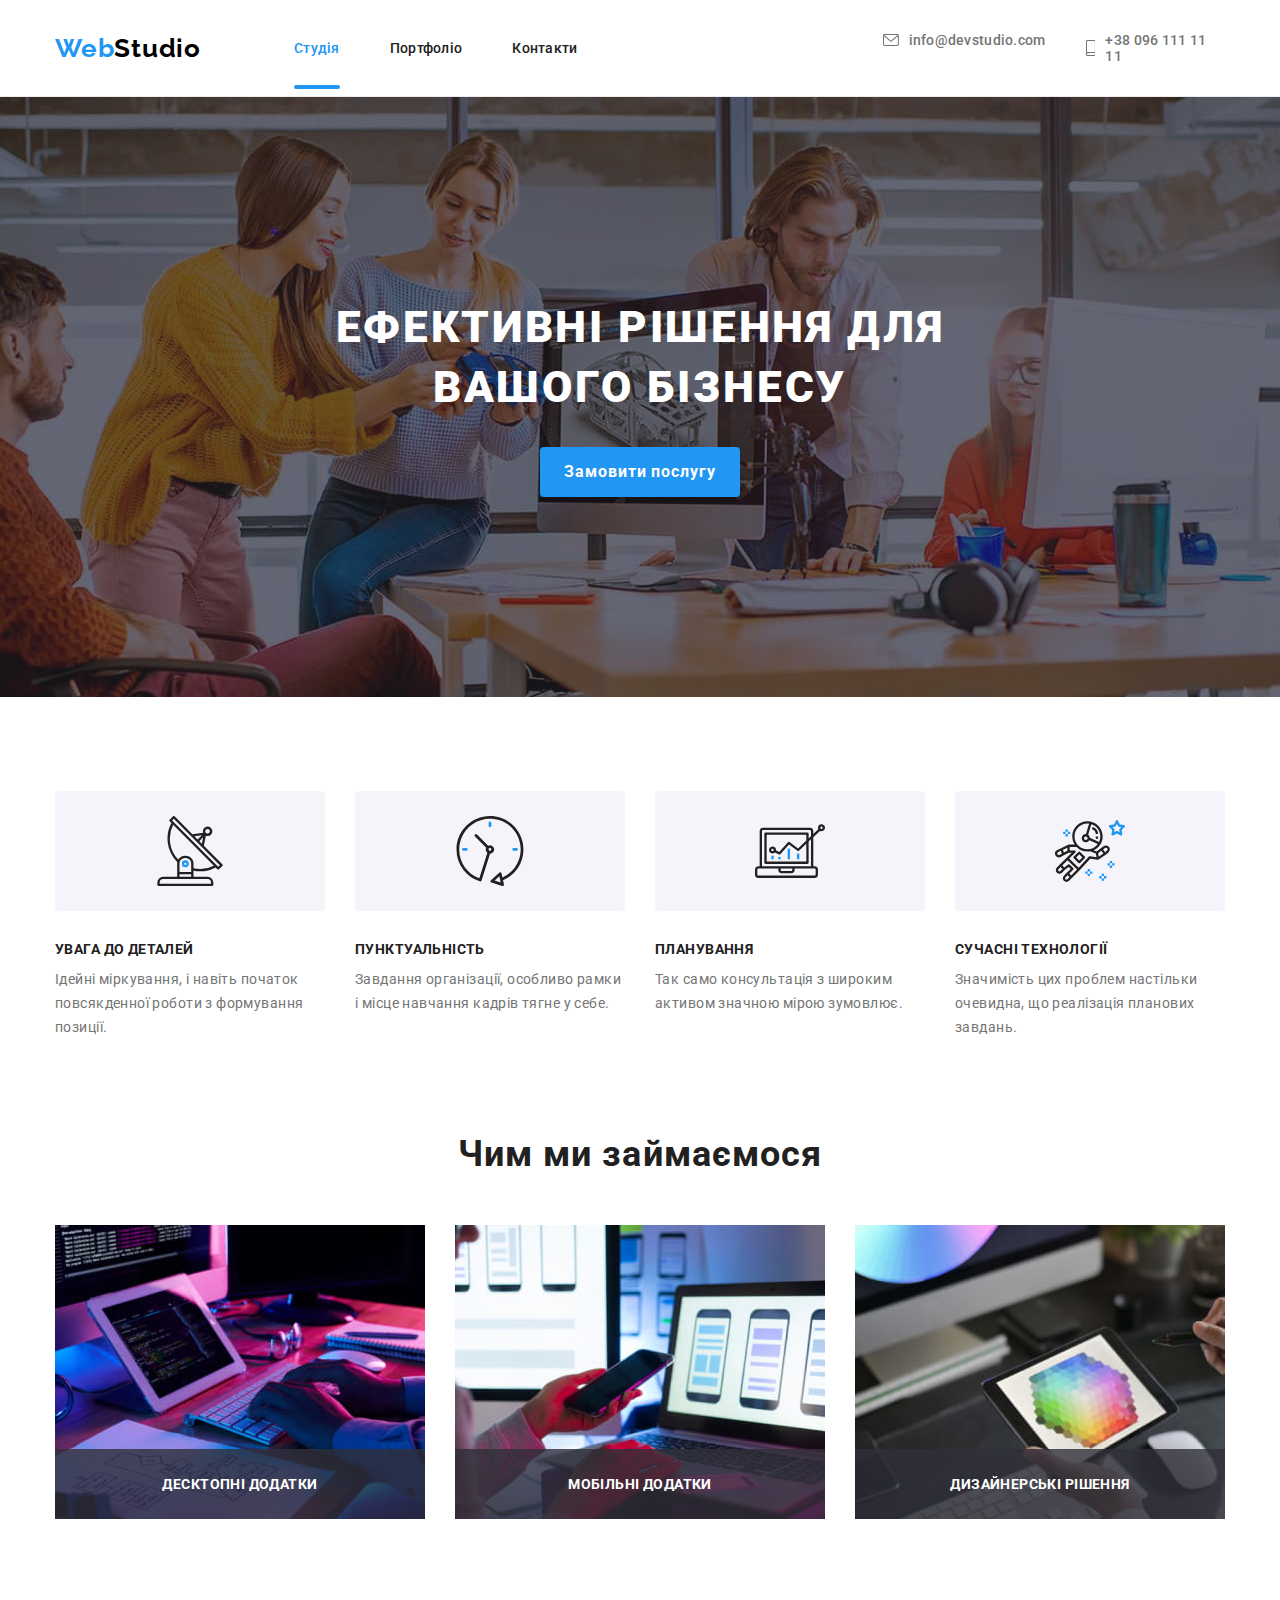
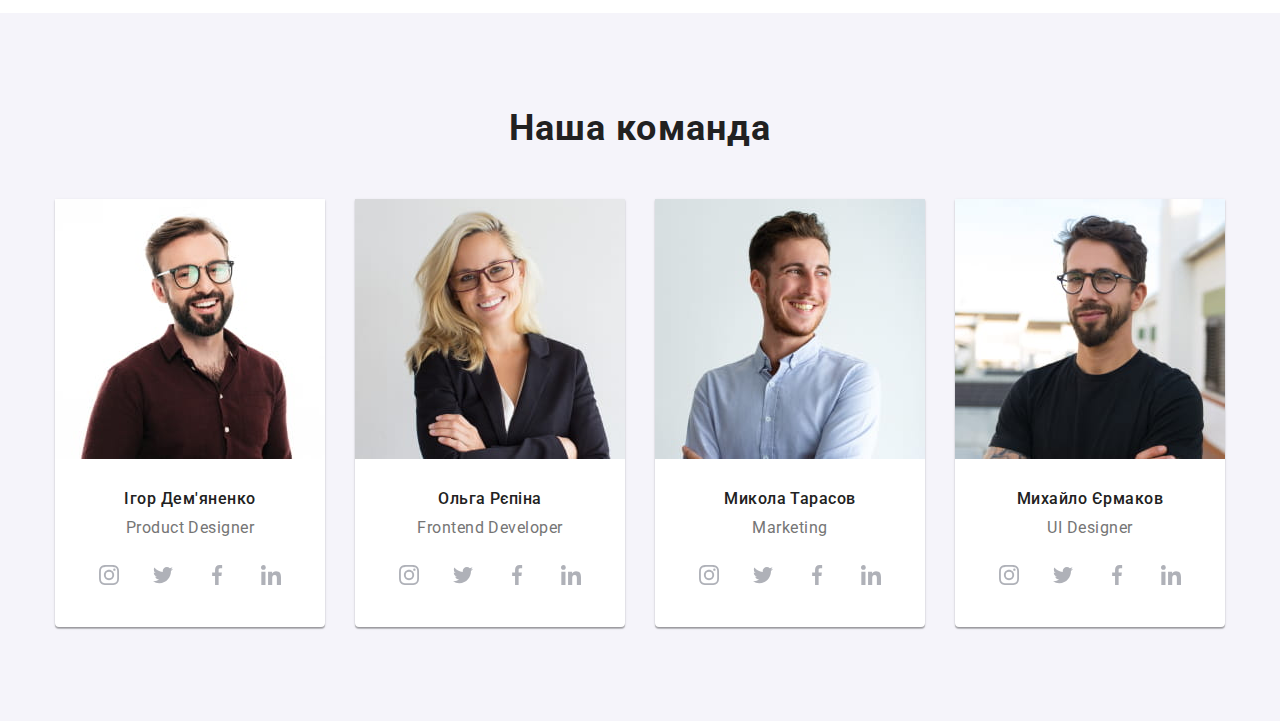
==== commit ee8e53ef: "Finished Team section" ====
--- a/index.html
+++ b/index.html
@@ -185,7 +185,7 @@
       </div>
     </section>
     <!-- Команда -->
-    <!-- <section class="team section">
+    <section class="team section">
       <div class="container">
         <h2 class="team__title section__title">Наша команда</h2>
         <ul class="team__list list">
@@ -362,7 +362,7 @@
           </li>
         </ul>
       </div>
-    </section> -->
+    </section>
     <!-- Клієнти -->
     <!-- <section class="clients section">
       <h2 class="clients__title section__title">Постійні клієнти</h2>
--- a/css/main.min.css
+++ b/css/main.min.css
@@ -1 +1 @@
-/*! modern-normalize v1.1.0 | MIT License | https://github.com/sindresorhus/modern-normalize */*,::before,::after{-webkit-box-sizing:border-box;box-sizing:border-box}html{-moz-tab-size:4;-o-tab-size:4;tab-size:4}html{line-height:1.15;-webkit-text-size-adjust:100%}body{margin:0}body{font-family:system-ui,-apple-system,"Segoe UI",Roboto,Helvetica,Arial,sans-serif,"Apple Color Emoji","Segoe UI Emoji"}hr{height:0;color:inherit}abbr[title]{-webkit-text-decoration:underline dotted;text-decoration:underline dotted}b,strong{font-weight:bolder}code,kbd,samp,pre{font-family:ui-monospace,SFMono-Regular,Consolas,"Liberation Mono",Menlo,monospace;font-size:1em}small{font-size:80%}sub,sup{font-size:75%;line-height:0;position:relative;vertical-align:baseline}sub{bottom:-0.25em}sup{top:-0.5em}table{text-indent:0;border-color:inherit}button,input,optgroup,select,textarea{font-family:inherit;font-size:100%;line-height:1.15;margin:0}button,select{text-transform:none}button,[type=button],[type=reset],[type=submit]{-webkit-appearance:button}::-moz-focus-inner{border-style:none;padding:0}:-moz-focusring{outline:1px dotted ButtonText}:-moz-ui-invalid{box-shadow:none}legend{padding:0}progress{vertical-align:baseline}::-webkit-inner-spin-button,::-webkit-outer-spin-button{height:auto}[type=search]{-webkit-appearance:textfield;outline-offset:-2px}::-webkit-search-decoration{-webkit-appearance:none}::-webkit-file-upload-button{-webkit-appearance:button;font:inherit}summary{display:list-item}.visually-hidden{position:absolute;width:1px;height:1px;margin:-1px;border:0;padding:0;white-space:nowrap;-webkit-clip-path:inset(100%);clip-path:inset(100%);clip:rect(0 0 0 0);overflow:hidden}h1,h2,h3,h4,h5,h6,p{margin:0}ul{list-style:none;margin:0;padding:0}.link{font-style:normal;text-decoration:none}.img{display:block;width:100%;height:auto}body{background-color:#fff;color:#757575;font-family:Roboto,sans-serif}.no-scroll{overflow:hidden}.container{width:100%;margin-left:auto;margin-right:auto;padding-right:15px;padding-left:15px}@media screen and (min-width: 480px){.container{max-width:480px}}@media screen and (min-width: 768px){.container{max-width:768px}}@media screen and (min-width: 1200px){.container{max-width:1200px}}.section{padding:60px 0}@media screen and (min-width: 1200px){.section{padding:94px 0}}@media screen and (min-width: 1200px){.section__title{margin-bottom:50px;font-size:36px;line-height:1.1666666667;letter-spacing:.03em;text-align:center;color:#212121}}.button{font-weight:700;font-size:16px;line-height:1.875;letter-spacing:.06em;background-color:#2196f3;color:#fff;-webkit-box-shadow:0px 4px 4px rgba(0,0,0,.15);box-shadow:0px 4px 4px rgba(0,0,0,.15);border:0 solid rgba(0,0,0,0);border-radius:4px;cursor:pointer;-webkit-transition:background-color 250ms cubic-bezier(0.4, 0, 0.2, 1);transition:background-color 250ms cubic-bezier(0.4, 0, 0.2, 1)}.button:hover,.button:focus{background-color:#188ce8}.logo{font-family:Raleway,sans-serif;font-weight:700;font-size:24px;line-height:1.1666666667;letter-spacing:.03em}@media screen and (min-width: 1200px){.logo{font-size:26px;line-height:1.1923076923}}.header{border-bottom:1px solid #ececec}.header__logo{display:inline-block;padding-top:16px;padding-bottom:16px;color:#000}@media screen and (min-width: 1200px){.header__logo{padding-top:24px;padding-bottom:24px}}.header__container{position:relative}@media screen and (min-width: 768px){.header__container{display:-webkit-box;display:-ms-flexbox;display:flex}}.mobile-header{display:-webkit-box;display:-ms-flexbox;display:flex;-webkit-box-align:center;-ms-flex-align:center;align-items:center}.menu-button{display:inline-block;width:40px;height:40px;margin-left:auto;padding:0;background-color:rgba(0,0,0,0);border:none;z-index:2}@media screen and (min-width: 768px){.menu-button{display:none}}.menu-button__icon{-webkit-transition:fill 250ms cubic-bezier(0.4, 0, 0.2, 1);transition:fill 250ms cubic-bezier(0.4, 0, 0.2, 1)}.menu-button:focus .menu-button__icon{fill:#2196f3}.icon__cross{display:none}.menu-button.is-open .icon__cross{display:block}.menu-button.is-open .icon__menu{display:none}@media screen and (max-width: 767px){.header__menu{display:none}.header__menu.is-open{position:fixed;top:0;left:0;display:-webkit-box;display:-ms-flexbox;display:flex;-webkit-box-orient:vertical;-webkit-box-direction:normal;-ms-flex-direction:column;flex-direction:column;-webkit-box-pack:justify;-ms-flex-pack:justify;justify-content:space-between;width:100vw;height:100vh;height:100dvh;padding:48px 40px;overflow:auto;background-color:#fff;z-index:1}}@media screen and (min-width: 768px){.header__menu{display:-webkit-box;display:-ms-flexbox;display:flex;-webkit-box-align:center;-ms-flex-align:center;align-items:center;margin-left:88px}}@media screen and (min-width: 1200px){.header__menu{margin-left:93px}}.header-socials{display:-webkit-box;display:-ms-flexbox;display:flex;-ms-flex-wrap:wrap;flex-wrap:wrap}.header-socials__item:not(:first-child){padding-left:10px}.header-socials__item:not(:last-child){padding-right:10px;border-right:1px solid rgba(33,33,33,.2)}.header-socials__link{font-weight:500;font-size:16px;line-height:1.375;letter-spacing:.02em;color:#2196f3}@media screen and (min-width: 480px){.header-socials__link{font-size:18px;line-height:1.2222222222}}@media screen and (min-width: 480px){.header-socials{-ms-flex-wrap:nowrap;flex-wrap:nowrap}}@media screen and (min-width: 768px){.header-socials{display:none}}.nav__list{display:-webkit-box;display:-ms-flexbox;display:flex;-webkit-box-orient:vertical;-webkit-box-direction:normal;-ms-flex-direction:column;flex-direction:column;gap:32px}@media screen and (min-width: 768px){.nav__list{-webkit-box-orient:horizontal;-webkit-box-direction:normal;-ms-flex-direction:row;flex-direction:row;gap:50px;-ms-flex-preferred-size:calc((100% - 100px)/3);flex-basis:calc((100% - 100px)/3)}}@media screen and (min-width: 768px){.nav{-webkit-box-align:center;-ms-flex-align:center;align-items:center}}.nav__link{font-weight:500;font-size:36px;line-height:1.25;letter-spacing:.02em;color:#212121;-webkit-transition:color 250ms cubic-bezier(0.4, 0, 0.2, 1);transition:color 250ms cubic-bezier(0.4, 0, 0.2, 1)}@media screen and (min-width: 480px){.nav__link{font-size:40px;line-height:1.175}}@media screen and (min-width: 768px){.nav__link{display:inline-block;padding-top:32px;padding-bottom:32px;font-size:14px;line-height:1.1428571429}}.nav__link:hover,.nav__link:focus{color:#2196f3}.header-contacts{display:-webkit-box;display:-ms-flexbox;display:flex}@media screen and (max-width: 767px){.header-contacts{-webkit-box-orient:vertical;-webkit-box-direction:reverse;-ms-flex-direction:column-reverse;flex-direction:column-reverse;gap:32px;margin-top:auto;margin-bottom:64px}}@media screen and (min-width: 768px){.header-contacts{margin-left:96px;-webkit-box-orient:vertical;-webkit-box-direction:normal;-ms-flex-direction:column;flex-direction:column;gap:10px}}@media screen and (min-width: 1200px){.header-contacts{margin-left:305px;-webkit-box-orient:horizontal;-webkit-box-direction:normal;-ms-flex-direction:row;flex-direction:row;gap:40px}}.header-contacts__icon{display:none}@media screen and (min-width: 768px){.header-contacts__icon{display:block;margin-right:8px;fill:currentColor;-webkit-transition:fill 250ms cubic-bezier(0.4, 0, 0.2, 1);transition:fill 250ms cubic-bezier(0.4, 0, 0.2, 1)}.header-contacts__link:hover .header-contacts__icon,.header-contacts__link:focus .header-contacts__icon{fill:currentColor}}@media screen and (min-width: 1200px){.header-contacts__icon{margin-right:10px}}.header-tel{font-weight:500;font-size:26px;line-height:1.5384615385;letter-spacing:.02em;color:#2196f3}@media screen and (min-width: 480px){.header-tel{font-size:34px;line-height:1.1764705882}}.header-email{font-weight:500;font-size:24px;line-height:1.1666666667;letter-spacing:.02em;color:#757575}.header-contacts__link{-webkit-transition:color 250ms cubic-bezier(0.4, 0, 0.2, 1);transition:color 250ms cubic-bezier(0.4, 0, 0.2, 1)}@media screen and (min-width: 768px){.header-contacts__link{font-size:12px;line-height:1.1666666667;letter-spacing:.02em}}@media screen and (min-width: 1200px){.header-contacts__link{display:block;padding:32px 0;font-size:14px;line-height:1.1428571429}}.header-contacts__link:hover,.header-contacts__link:focus{color:#2196f3}@media screen and (min-width: 768px){.header-contacts__link{display:-webkit-box;display:-ms-flexbox;display:flex;-webkit-box-align:center;-ms-flex-align:center;align-items:center;color:inherit}}.logo--alt{color:#2196f3}@media screen and (min-width: 768px){.nav__link--current{position:relative;color:#2196f3}.nav__link--current::after{position:absolute;left:0;bottom:-1px;content:"";width:100%;height:4px;border-radius:2px;background-color:#2196f3}}.hero{margin-left:auto;margin-right:auto;padding:118px 0;text-align:center;background-image:-webkit-gradient(linear, left top, left bottom, from(rgba(47, 48, 58, 0.4)), to(rgba(47, 48, 58, 0.4))),url(../images/hero-background.jpg);background-image:linear-gradient(rgba(47, 48, 58, 0.4), rgba(47, 48, 58, 0.4)),url(../images/hero-background.jpg);background-color:#2f303a;background-position:center}@media screen and (min-width: 768px){.hero{min-width:768}}@media screen and (min-width: 1200px){.hero{max-width:1600px;height:600px;padding:200px 0}}.hero__title{max-width:360px;margin-left:auto;margin-right:auto;margin-bottom:30px;text-align:center;font-weight:900;font-size:26px;line-height:1.6153846154;text-align:center;letter-spacing:.06em;text-transform:uppercase;color:#fff}@media screen and (min-width: 1200px){.hero__title{max-width:696px;font-size:44px;line-height:1.3636363636}}.hero__button{display:inline-block;text-align:center;padding:10px 24px}.advantages__list{display:-webkit-box;display:-ms-flexbox;display:flex;-webkit-box-orient:vertical;-webkit-box-direction:normal;-ms-flex-direction:column;flex-direction:column;gap:30px}@media screen and (min-width: 768px){.advantages__list{-webkit-box-orient:horizontal;-webkit-box-direction:normal;-ms-flex-direction:row;flex-direction:row;-ms-flex-wrap:wrap;flex-wrap:wrap;-ms-flex-preferred-size:calc((100% - 30px)/2);flex-basis:calc((100% - 30px)/2)}}@media screen and (min-width: 1200px){.advantages__list{-ms-flex-preferred-size:calc((100% - 90px)/4);flex-basis:calc((100% - 90px)/4)}}.advantages__item{max-width:450px}@media screen and (min-width: 768px){.advantages__item{max-width:354px}}@media screen and (min-width: 1200px){.advantages__item{max-width:270px}}.advantages__wrapper{display:-webkit-box;display:-ms-flexbox;display:flex;-webkit-box-pack:center;-ms-flex-pack:center;justify-content:center;-webkit-box-align:center;-ms-flex-align:center;align-items:center;height:120px;background-color:#f5f4fa;border-radius:4px;margin-bottom:30px}.advantages__title{margin-bottom:10px;font-size:14px;line-height:1.1428571429;letter-spacing:.03em;text-transform:uppercase;color:#212121}@media screen and (max-width: 767px){.advantages__title{text-align:center}}.advantages__text{font-size:14px;line-height:1.7142857143;letter-spacing:.03em}.speciality{padding-top:0}@media screen and (max-width: 1199px){.speciality{display:none}}.speciality__list{display:-webkit-box;display:-ms-flexbox;display:flex;gap:30px}.speciality__item{width:calc((100% - 60px)/3)}.speciality__thumb{position:relative}.speciality__text{position:absolute;bottom:0;width:370px;padding-top:27px;padding-bottom:27px;font-weight:700;font-size:14px;line-height:1.1428571429;text-align:center;letter-spacing:.03em;text-transform:uppercase;background-color:rgba(47,48,58,.8);color:#fff}/*# sourceMappingURL=main.min.css.map */+/*! modern-normalize v1.1.0 | MIT License | https://github.com/sindresorhus/modern-normalize */*,::before,::after{-webkit-box-sizing:border-box;box-sizing:border-box}html{-moz-tab-size:4;-o-tab-size:4;tab-size:4}html{line-height:1.15;-webkit-text-size-adjust:100%}body{margin:0}body{font-family:system-ui,-apple-system,"Segoe UI",Roboto,Helvetica,Arial,sans-serif,"Apple Color Emoji","Segoe UI Emoji"}hr{height:0;color:inherit}abbr[title]{-webkit-text-decoration:underline dotted;text-decoration:underline dotted}b,strong{font-weight:bolder}code,kbd,samp,pre{font-family:ui-monospace,SFMono-Regular,Consolas,"Liberation Mono",Menlo,monospace;font-size:1em}small{font-size:80%}sub,sup{font-size:75%;line-height:0;position:relative;vertical-align:baseline}sub{bottom:-0.25em}sup{top:-0.5em}table{text-indent:0;border-color:inherit}button,input,optgroup,select,textarea{font-family:inherit;font-size:100%;line-height:1.15;margin:0}button,select{text-transform:none}button,[type=button],[type=reset],[type=submit]{-webkit-appearance:button}::-moz-focus-inner{border-style:none;padding:0}:-moz-focusring{outline:1px dotted ButtonText}:-moz-ui-invalid{box-shadow:none}legend{padding:0}progress{vertical-align:baseline}::-webkit-inner-spin-button,::-webkit-outer-spin-button{height:auto}[type=search]{-webkit-appearance:textfield;outline-offset:-2px}::-webkit-search-decoration{-webkit-appearance:none}::-webkit-file-upload-button{-webkit-appearance:button;font:inherit}summary{display:list-item}.visually-hidden{position:absolute;width:1px;height:1px;margin:-1px;border:0;padding:0;white-space:nowrap;-webkit-clip-path:inset(100%);clip-path:inset(100%);clip:rect(0 0 0 0);overflow:hidden}h1,h2,h3,h4,h5,h6,p{margin:0}ul{list-style:none;margin:0;padding:0}.link{font-style:normal;text-decoration:none}.img{display:block;width:100%;height:auto}body{background-color:#fff;color:#757575;font-family:Roboto,sans-serif}.no-scroll{overflow:hidden}.container{width:100%;margin-left:auto;margin-right:auto;padding-right:15px;padding-left:15px}@media screen and (min-width: 480px){.container{max-width:480px}}@media screen and (min-width: 768px){.container{max-width:768px}}@media screen and (min-width: 1200px){.container{max-width:1200px}}.section{padding:60px 0}@media screen and (min-width: 1200px){.section{padding:94px 0}}.section__title{margin-bottom:30px;font-size:28px;line-height:1.1785714286;letter-spacing:.03em;text-align:center;color:#212121}@media screen and (min-width: 1200px){.section__title{margin-bottom:50px;font-size:36px;line-height:1.1666666667}}.button{font-weight:700;font-size:16px;line-height:1.875;letter-spacing:.06em;background-color:#2196f3;color:#fff;-webkit-box-shadow:0px 4px 4px rgba(0,0,0,.15);box-shadow:0px 4px 4px rgba(0,0,0,.15);border:0 solid rgba(0,0,0,0);border-radius:4px;cursor:pointer;-webkit-transition:background-color 250ms cubic-bezier(0.4, 0, 0.2, 1);transition:background-color 250ms cubic-bezier(0.4, 0, 0.2, 1)}.button:hover,.button:focus{background-color:#188ce8}.socials-item{width:44px;height:44px}.socials-link{display:-webkit-box;display:-ms-flexbox;display:flex;-webkit-box-align:center;-ms-flex-align:center;align-items:center;-webkit-box-pack:center;-ms-flex-pack:center;justify-content:center;width:100%;height:100%;border-radius:50%}.logo{font-family:Raleway,sans-serif;font-weight:700;font-size:24px;line-height:1.1666666667;letter-spacing:.03em}@media screen and (min-width: 1200px){.logo{font-size:26px;line-height:1.1923076923}}.header{border-bottom:1px solid #ececec}.header__logo{display:inline-block;padding-top:16px;padding-bottom:16px;color:#000}@media screen and (min-width: 1200px){.header__logo{padding-top:24px;padding-bottom:24px}}.header__container{position:relative}@media screen and (min-width: 768px){.header__container{display:-webkit-box;display:-ms-flexbox;display:flex}}.mobile-header{display:-webkit-box;display:-ms-flexbox;display:flex;-webkit-box-align:center;-ms-flex-align:center;align-items:center}.menu-button{display:inline-block;width:40px;height:40px;margin-left:auto;padding:0;background-color:rgba(0,0,0,0);border:none;z-index:2}@media screen and (min-width: 768px){.menu-button{display:none}}.menu-button__icon{-webkit-transition:fill 250ms cubic-bezier(0.4, 0, 0.2, 1);transition:fill 250ms cubic-bezier(0.4, 0, 0.2, 1)}.menu-button:focus .menu-button__icon{fill:#2196f3}.icon__cross{display:none}.menu-button.is-open .icon__cross{display:block}.menu-button.is-open .icon__menu{display:none}@media screen and (max-width: 767px){.header__menu{display:none}.header__menu.is-open{position:fixed;top:0;left:0;display:-webkit-box;display:-ms-flexbox;display:flex;-webkit-box-orient:vertical;-webkit-box-direction:normal;-ms-flex-direction:column;flex-direction:column;-webkit-box-pack:justify;-ms-flex-pack:justify;justify-content:space-between;width:100vw;height:100vh;height:100dvh;padding:48px 40px;overflow:auto;background-color:#fff;z-index:1}}@media screen and (min-width: 768px){.header__menu{display:-webkit-box;display:-ms-flexbox;display:flex;-webkit-box-align:center;-ms-flex-align:center;align-items:center;margin-left:88px}}@media screen and (min-width: 1200px){.header__menu{margin-left:93px}}.header-socials{display:-webkit-box;display:-ms-flexbox;display:flex;-ms-flex-wrap:wrap;flex-wrap:wrap}.header-socials__item:not(:first-child){padding-left:10px}.header-socials__item:not(:last-child){padding-right:10px;border-right:1px solid rgba(33,33,33,.2)}.header-socials__link{font-weight:500;font-size:16px;line-height:1.375;letter-spacing:.02em;color:#2196f3}@media screen and (min-width: 480px){.header-socials__link{font-size:18px;line-height:1.2222222222}}@media screen and (min-width: 480px){.header-socials{-ms-flex-wrap:nowrap;flex-wrap:nowrap}}@media screen and (min-width: 768px){.header-socials{display:none}}.nav__list{display:-webkit-box;display:-ms-flexbox;display:flex;-webkit-box-orient:vertical;-webkit-box-direction:normal;-ms-flex-direction:column;flex-direction:column;gap:32px}@media screen and (min-width: 768px){.nav__list{-webkit-box-orient:horizontal;-webkit-box-direction:normal;-ms-flex-direction:row;flex-direction:row;gap:50px;-ms-flex-preferred-size:calc((100% - 100px)/3);flex-basis:calc((100% - 100px)/3)}}@media screen and (min-width: 768px){.nav{-webkit-box-align:center;-ms-flex-align:center;align-items:center}}.nav__link{font-weight:500;font-size:36px;line-height:1.25;letter-spacing:.02em;color:#212121;-webkit-transition:color 250ms cubic-bezier(0.4, 0, 0.2, 1);transition:color 250ms cubic-bezier(0.4, 0, 0.2, 1)}@media screen and (min-width: 480px){.nav__link{font-size:40px;line-height:1.175}}@media screen and (min-width: 768px){.nav__link{display:inline-block;padding-top:32px;padding-bottom:32px;font-size:14px;line-height:1.1428571429}}.nav__link:hover,.nav__link:focus{color:#2196f3}.header-contacts{display:-webkit-box;display:-ms-flexbox;display:flex}@media screen and (max-width: 767px){.header-contacts{-webkit-box-orient:vertical;-webkit-box-direction:reverse;-ms-flex-direction:column-reverse;flex-direction:column-reverse;gap:32px;margin-top:auto;margin-bottom:64px}}@media screen and (min-width: 768px){.header-contacts{margin-left:96px;-webkit-box-orient:vertical;-webkit-box-direction:normal;-ms-flex-direction:column;flex-direction:column;gap:10px}}@media screen and (min-width: 1200px){.header-contacts{margin-left:305px;-webkit-box-orient:horizontal;-webkit-box-direction:normal;-ms-flex-direction:row;flex-direction:row;gap:40px}}.header-contacts__icon{display:none}@media screen and (min-width: 768px){.header-contacts__icon{display:block;margin-right:8px;fill:currentColor;-webkit-transition:fill 250ms cubic-bezier(0.4, 0, 0.2, 1);transition:fill 250ms cubic-bezier(0.4, 0, 0.2, 1)}.header-contacts__link:hover .header-contacts__icon,.header-contacts__link:focus .header-contacts__icon{fill:currentColor}}@media screen and (min-width: 1200px){.header-contacts__icon{margin-right:10px}}.header-tel{font-weight:500;font-size:26px;line-height:1.5384615385;letter-spacing:.02em;color:#2196f3}@media screen and (min-width: 480px){.header-tel{font-size:34px;line-height:1.1764705882}}.header-email{font-weight:500;font-size:24px;line-height:1.1666666667;letter-spacing:.02em;color:#757575}.header-contacts__link{-webkit-transition:color 250ms cubic-bezier(0.4, 0, 0.2, 1);transition:color 250ms cubic-bezier(0.4, 0, 0.2, 1)}@media screen and (min-width: 768px){.header-contacts__link{font-size:12px;line-height:1.1666666667;letter-spacing:.02em}}@media screen and (min-width: 1200px){.header-contacts__link{display:block;padding:32px 0;font-size:14px;line-height:1.1428571429}}.header-contacts__link:hover,.header-contacts__link:focus{color:#2196f3}@media screen and (min-width: 768px){.header-contacts__link{display:-webkit-box;display:-ms-flexbox;display:flex;-webkit-box-align:center;-ms-flex-align:center;align-items:center;color:inherit}}.logo--alt{color:#2196f3}@media screen and (min-width: 768px){.nav__link--current{position:relative;color:#2196f3}.nav__link--current::after{position:absolute;left:0;bottom:-1px;content:"";width:100%;height:4px;border-radius:2px;background-color:#2196f3}}.hero{margin-left:auto;margin-right:auto;padding:118px 0;text-align:center;background-image:-webkit-gradient(linear, left top, left bottom, from(rgba(47, 48, 58, 0.4)), to(rgba(47, 48, 58, 0.4))),url(../images/hero-background.jpg);background-image:linear-gradient(rgba(47, 48, 58, 0.4), rgba(47, 48, 58, 0.4)),url(../images/hero-background.jpg);background-color:#2f303a;background-position:center}@media screen and (min-width: 768px){.hero{min-width:768}}@media screen and (min-width: 1200px){.hero{max-width:1600px;height:600px;padding:200px 0}}.hero__title{max-width:360px;margin-left:auto;margin-right:auto;margin-bottom:30px;text-align:center;font-weight:900;font-size:26px;line-height:1.6153846154;text-align:center;letter-spacing:.06em;text-transform:uppercase;color:#fff}@media screen and (min-width: 1200px){.hero__title{max-width:696px;font-size:44px;line-height:1.3636363636}}.hero__button{display:inline-block;text-align:center;padding:10px 24px}.advantages__list{display:-webkit-box;display:-ms-flexbox;display:flex;-webkit-box-orient:vertical;-webkit-box-direction:normal;-ms-flex-direction:column;flex-direction:column;gap:30px}@media screen and (min-width: 768px){.advantages__list{-webkit-box-orient:horizontal;-webkit-box-direction:normal;-ms-flex-direction:row;flex-direction:row;-ms-flex-wrap:wrap;flex-wrap:wrap;-ms-flex-preferred-size:calc((100% - 30px)/2);flex-basis:calc((100% - 30px)/2)}}@media screen and (min-width: 1200px){.advantages__list{-ms-flex-preferred-size:calc((100% - 90px)/4);flex-basis:calc((100% - 90px)/4)}}.advantages__item{max-width:450px}@media screen and (min-width: 768px){.advantages__item{max-width:354px}}@media screen and (min-width: 1200px){.advantages__item{max-width:270px}}.advantages__wrapper{display:-webkit-box;display:-ms-flexbox;display:flex;-webkit-box-pack:center;-ms-flex-pack:center;justify-content:center;-webkit-box-align:center;-ms-flex-align:center;align-items:center;height:120px;background-color:#f5f4fa;border-radius:4px;margin-bottom:30px}.advantages__title{margin-bottom:10px;font-size:14px;line-height:1.1428571429;letter-spacing:.03em;text-transform:uppercase;color:#212121}@media screen and (max-width: 767px){.advantages__title{text-align:center}}.advantages__text{font-size:14px;line-height:1.7142857143;letter-spacing:.03em}.speciality{padding-top:0}@media screen and (max-width: 1199px){.speciality{display:none}}.speciality__list{display:-webkit-box;display:-ms-flexbox;display:flex;gap:30px}.speciality__item{width:calc((100% - 60px)/3)}.speciality__thumb{position:relative}.speciality__text{position:absolute;bottom:0;width:370px;padding-top:27px;padding-bottom:27px;font-weight:700;font-size:14px;line-height:1.1428571429;text-align:center;letter-spacing:.03em;text-transform:uppercase;background-color:rgba(47,48,58,.8);color:#fff}.team{background-color:#f5f4fa}.team__list{display:-webkit-box;display:-ms-flexbox;display:flex;-webkit-box-orient:vertical;-webkit-box-direction:normal;-ms-flex-direction:column;flex-direction:column;gap:30px}@media screen and (min-width: 768px){.team__list{-webkit-box-orient:horizontal;-webkit-box-direction:normal;-ms-flex-direction:row;flex-direction:row;-ms-flex-wrap:wrap;flex-wrap:wrap}}.team__card{max-width:450px;border-radius:0px 0px 4px 4px;background-color:#fff;-webkit-box-shadow:0px 1px 3px rgba(0,0,0,.12),0px 1px 1px rgba(0,0,0,.14),0px 2px 1px rgba(0,0,0,.2);box-shadow:0px 1px 3px rgba(0,0,0,.12),0px 1px 1px rgba(0,0,0,.14),0px 2px 1px rgba(0,0,0,.2)}@media screen and (min-width: 768px){.team__card{width:calc((100% - 30px)/2)}}@media screen and (min-width: 1200px){.team__card{width:calc((100% - 90px)/4)}}.team__footer{padding-top:30px;padding-bottom:24px;text-align:center}@media screen and (min-width: 1200px){.team__footer{padding:30px 32px}}.team__member{margin-bottom:10px;font-weight:500;font-size:16px;line-height:1.1875;letter-spacing:.03em;color:#212121}.team__position{margin-bottom:16px;font-size:16px;line-height:1.1875;letter-spacing:.03em}.team-socials{display:-webkit-box;display:-ms-flexbox;display:flex;-webkit-box-pack:center;-ms-flex-pack:center;justify-content:center;gap:10px;-ms-flex-preferred-size:calc((100% - 30px)/4);flex-basis:calc((100% - 30px)/4)}.team-socials__link{background-color:#fff;color:#afb1b8;-webkit-transition:background-color 250ms cubic-bezier(0.4, 0, 0.2, 1),color 250ms cubic-bezier(0.4, 0, 0.2, 1);transition:background-color 250ms cubic-bezier(0.4, 0, 0.2, 1),color 250ms cubic-bezier(0.4, 0, 0.2, 1)}.team-socials__link:focus{background-color:#2196f3;color:#fff}@media screen and (min-width: 1200px){.team-socials__link:hover{background-color:#2196f3;color:#fff}}.team-socials__icon{fill:currentColor;-webkit-transition:fill 250ms cubic-bezier(0.4, 0, 0.2, 1);transition:fill 250ms cubic-bezier(0.4, 0, 0.2, 1)}.team-socials__link:focus .team-socials__icon{fill:currentColor}@media screen and (min-width: 1200px){.team-socials__link:hover .team-socials__icon{fill:currentColor}}/*# sourceMappingURL=main.min.css.map */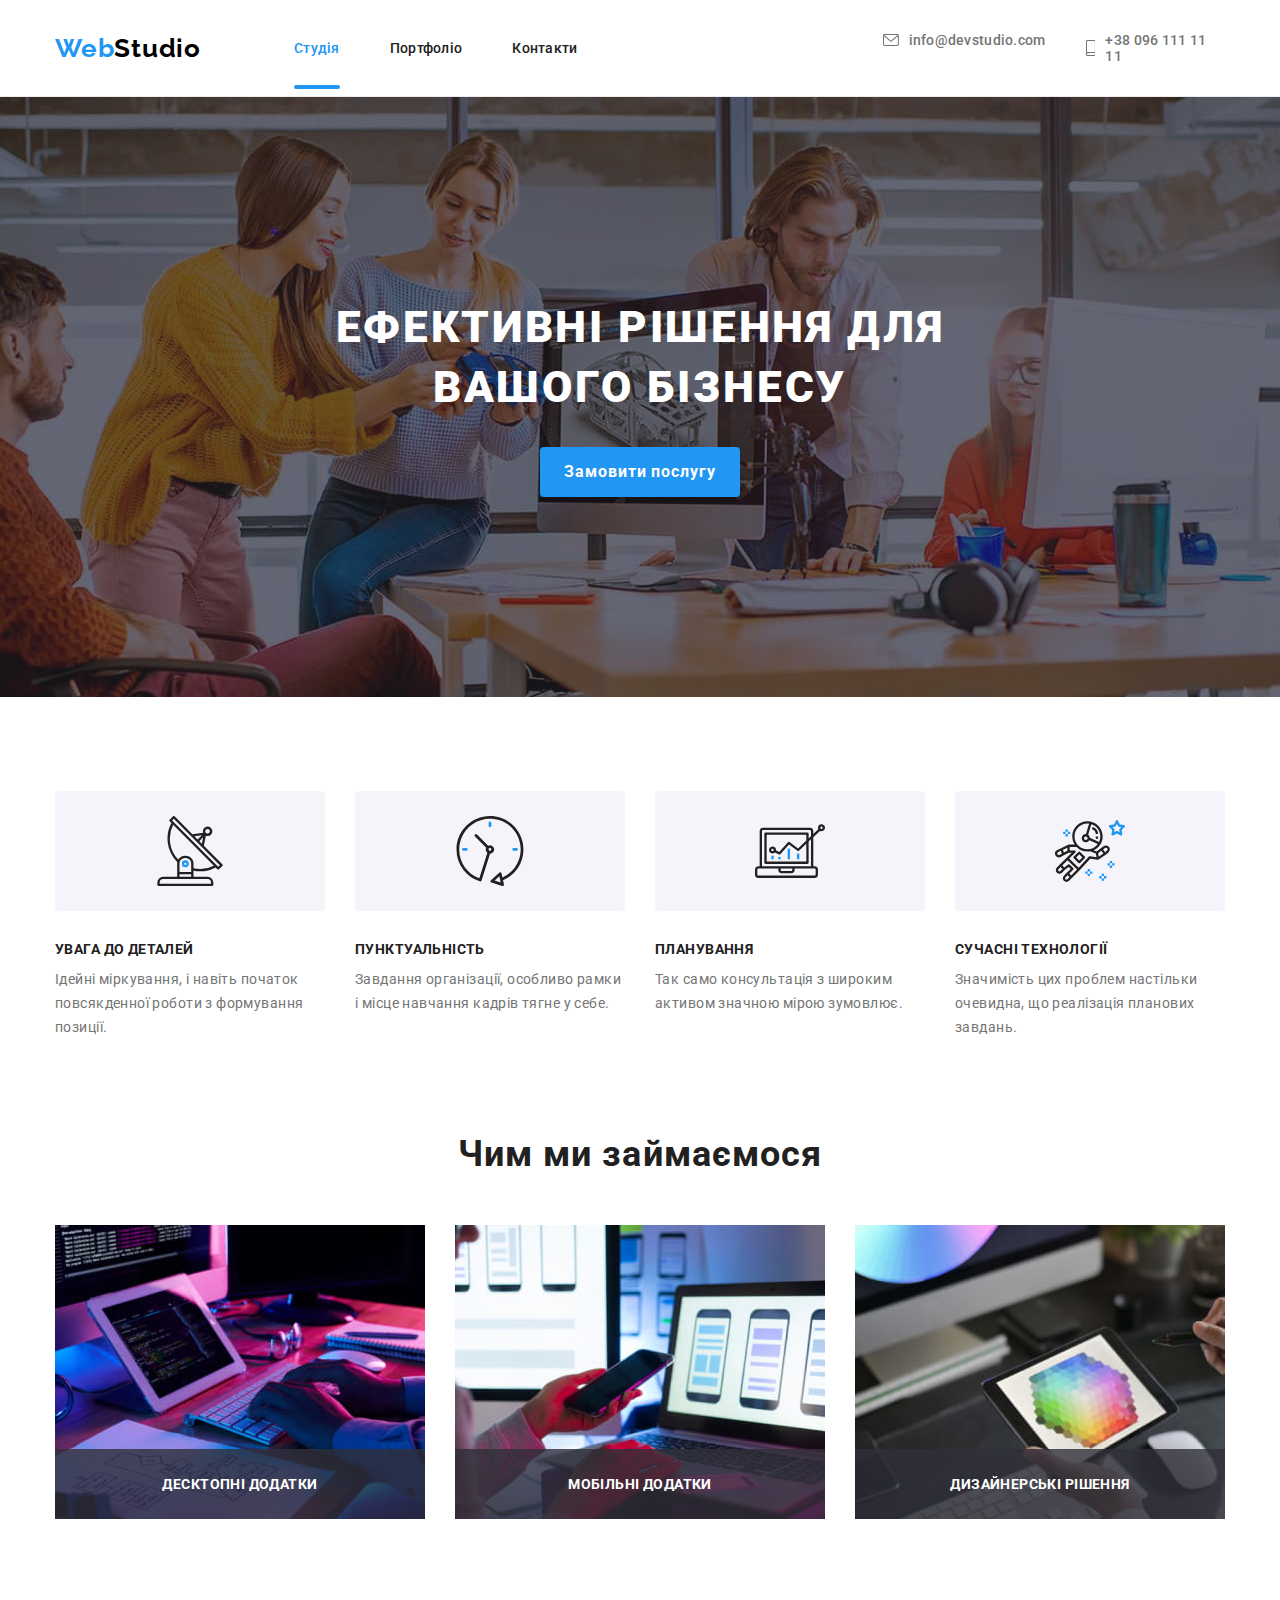
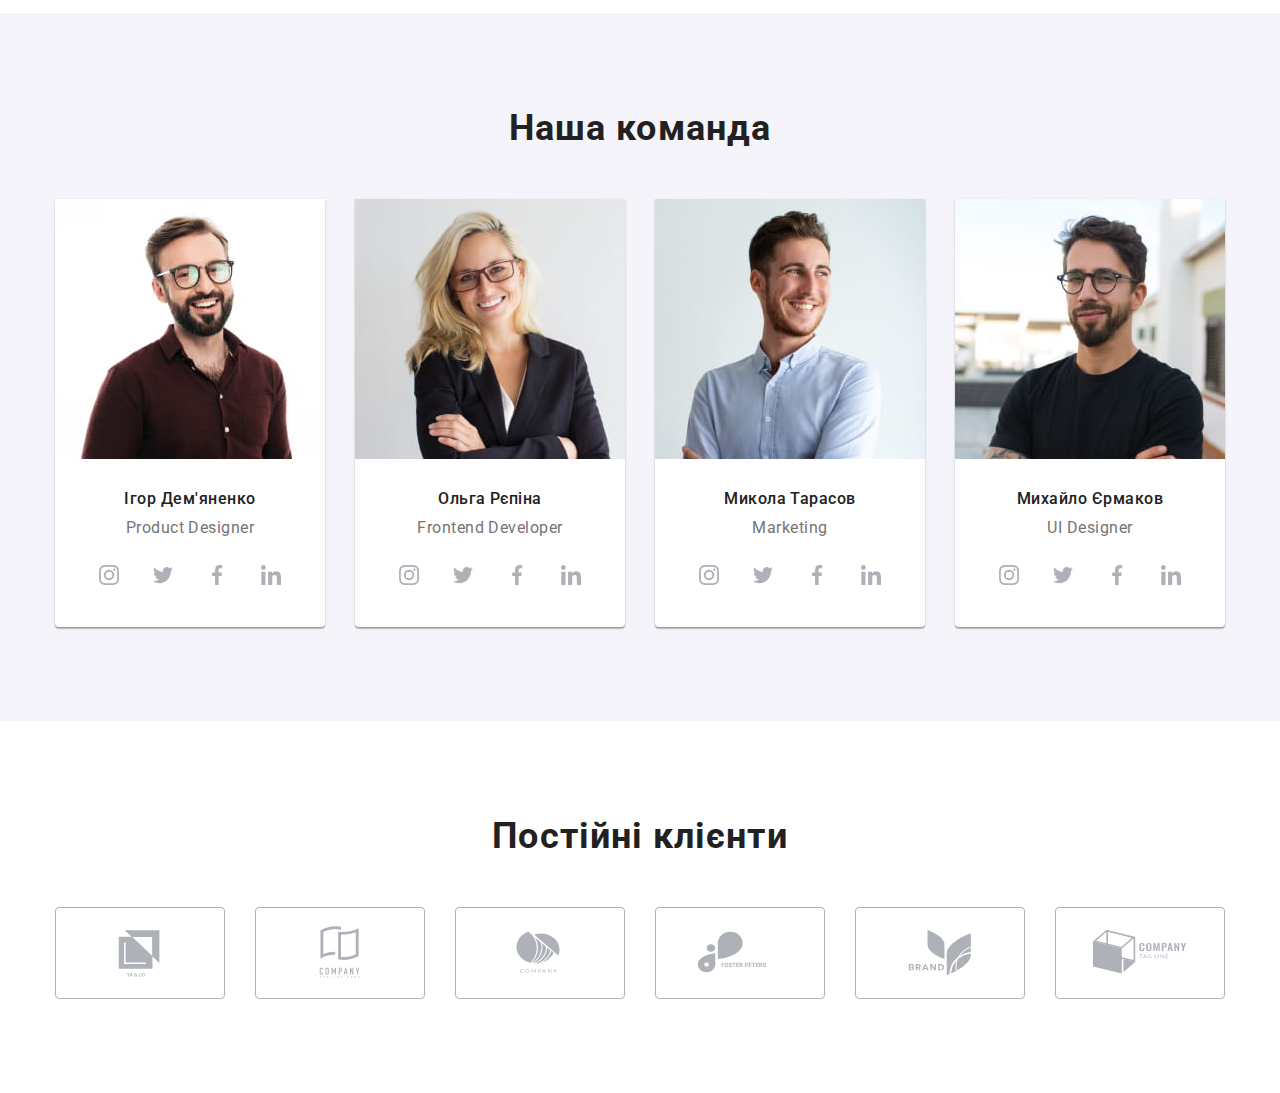
==== commit d25571b7: "Finished Clients section" ====
--- a/index.html
+++ b/index.html
@@ -364,7 +364,7 @@
       </div>
     </section>
     <!-- Клієнти -->
-    <!-- <section class="clients section">
+    <section class="clients section">
       <h2 class="clients__title section__title">Постійні клієнти</h2>
       <ul class="clients__list list">
         <li class="clients__item">
@@ -410,7 +410,7 @@
           </a>
         </li>
       </ul>
-    </section> -->
+    </section>
   </main>
   <!-- Підвал -->
   <footer class="footer">
--- a/css/main.min.css
+++ b/css/main.min.css
@@ -1 +1 @@
-/*! modern-normalize v1.1.0 | MIT License | https://github.com/sindresorhus/modern-normalize */*,::before,::after{-webkit-box-sizing:border-box;box-sizing:border-box}html{-moz-tab-size:4;-o-tab-size:4;tab-size:4}html{line-height:1.15;-webkit-text-size-adjust:100%}body{margin:0}body{font-family:system-ui,-apple-system,"Segoe UI",Roboto,Helvetica,Arial,sans-serif,"Apple Color Emoji","Segoe UI Emoji"}hr{height:0;color:inherit}abbr[title]{-webkit-text-decoration:underline dotted;text-decoration:underline dotted}b,strong{font-weight:bolder}code,kbd,samp,pre{font-family:ui-monospace,SFMono-Regular,Consolas,"Liberation Mono",Menlo,monospace;font-size:1em}small{font-size:80%}sub,sup{font-size:75%;line-height:0;position:relative;vertical-align:baseline}sub{bottom:-0.25em}sup{top:-0.5em}table{text-indent:0;border-color:inherit}button,input,optgroup,select,textarea{font-family:inherit;font-size:100%;line-height:1.15;margin:0}button,select{text-transform:none}button,[type=button],[type=reset],[type=submit]{-webkit-appearance:button}::-moz-focus-inner{border-style:none;padding:0}:-moz-focusring{outline:1px dotted ButtonText}:-moz-ui-invalid{box-shadow:none}legend{padding:0}progress{vertical-align:baseline}::-webkit-inner-spin-button,::-webkit-outer-spin-button{height:auto}[type=search]{-webkit-appearance:textfield;outline-offset:-2px}::-webkit-search-decoration{-webkit-appearance:none}::-webkit-file-upload-button{-webkit-appearance:button;font:inherit}summary{display:list-item}.visually-hidden{position:absolute;width:1px;height:1px;margin:-1px;border:0;padding:0;white-space:nowrap;-webkit-clip-path:inset(100%);clip-path:inset(100%);clip:rect(0 0 0 0);overflow:hidden}h1,h2,h3,h4,h5,h6,p{margin:0}ul{list-style:none;margin:0;padding:0}.link{font-style:normal;text-decoration:none}.img{display:block;width:100%;height:auto}body{background-color:#fff;color:#757575;font-family:Roboto,sans-serif}.no-scroll{overflow:hidden}.container{width:100%;margin-left:auto;margin-right:auto;padding-right:15px;padding-left:15px}@media screen and (min-width: 480px){.container{max-width:480px}}@media screen and (min-width: 768px){.container{max-width:768px}}@media screen and (min-width: 1200px){.container{max-width:1200px}}.section{padding:60px 0}@media screen and (min-width: 1200px){.section{padding:94px 0}}.section__title{margin-bottom:30px;font-size:28px;line-height:1.1785714286;letter-spacing:.03em;text-align:center;color:#212121}@media screen and (min-width: 1200px){.section__title{margin-bottom:50px;font-size:36px;line-height:1.1666666667}}.button{font-weight:700;font-size:16px;line-height:1.875;letter-spacing:.06em;background-color:#2196f3;color:#fff;-webkit-box-shadow:0px 4px 4px rgba(0,0,0,.15);box-shadow:0px 4px 4px rgba(0,0,0,.15);border:0 solid rgba(0,0,0,0);border-radius:4px;cursor:pointer;-webkit-transition:background-color 250ms cubic-bezier(0.4, 0, 0.2, 1);transition:background-color 250ms cubic-bezier(0.4, 0, 0.2, 1)}.button:hover,.button:focus{background-color:#188ce8}.socials-item{width:44px;height:44px}.socials-link{display:-webkit-box;display:-ms-flexbox;display:flex;-webkit-box-align:center;-ms-flex-align:center;align-items:center;-webkit-box-pack:center;-ms-flex-pack:center;justify-content:center;width:100%;height:100%;border-radius:50%}.logo{font-family:Raleway,sans-serif;font-weight:700;font-size:24px;line-height:1.1666666667;letter-spacing:.03em}@media screen and (min-width: 1200px){.logo{font-size:26px;line-height:1.1923076923}}.header{border-bottom:1px solid #ececec}.header__logo{display:inline-block;padding-top:16px;padding-bottom:16px;color:#000}@media screen and (min-width: 1200px){.header__logo{padding-top:24px;padding-bottom:24px}}.header__container{position:relative}@media screen and (min-width: 768px){.header__container{display:-webkit-box;display:-ms-flexbox;display:flex}}.mobile-header{display:-webkit-box;display:-ms-flexbox;display:flex;-webkit-box-align:center;-ms-flex-align:center;align-items:center}.menu-button{display:inline-block;width:40px;height:40px;margin-left:auto;padding:0;background-color:rgba(0,0,0,0);border:none;z-index:2}@media screen and (min-width: 768px){.menu-button{display:none}}.menu-button__icon{-webkit-transition:fill 250ms cubic-bezier(0.4, 0, 0.2, 1);transition:fill 250ms cubic-bezier(0.4, 0, 0.2, 1)}.menu-button:focus .menu-button__icon{fill:#2196f3}.icon__cross{display:none}.menu-button.is-open .icon__cross{display:block}.menu-button.is-open .icon__menu{display:none}@media screen and (max-width: 767px){.header__menu{display:none}.header__menu.is-open{position:fixed;top:0;left:0;display:-webkit-box;display:-ms-flexbox;display:flex;-webkit-box-orient:vertical;-webkit-box-direction:normal;-ms-flex-direction:column;flex-direction:column;-webkit-box-pack:justify;-ms-flex-pack:justify;justify-content:space-between;width:100vw;height:100vh;height:100dvh;padding:48px 40px;overflow:auto;background-color:#fff;z-index:1}}@media screen and (min-width: 768px){.header__menu{display:-webkit-box;display:-ms-flexbox;display:flex;-webkit-box-align:center;-ms-flex-align:center;align-items:center;margin-left:88px}}@media screen and (min-width: 1200px){.header__menu{margin-left:93px}}.header-socials{display:-webkit-box;display:-ms-flexbox;display:flex;-ms-flex-wrap:wrap;flex-wrap:wrap}.header-socials__item:not(:first-child){padding-left:10px}.header-socials__item:not(:last-child){padding-right:10px;border-right:1px solid rgba(33,33,33,.2)}.header-socials__link{font-weight:500;font-size:16px;line-height:1.375;letter-spacing:.02em;color:#2196f3}@media screen and (min-width: 480px){.header-socials__link{font-size:18px;line-height:1.2222222222}}@media screen and (min-width: 480px){.header-socials{-ms-flex-wrap:nowrap;flex-wrap:nowrap}}@media screen and (min-width: 768px){.header-socials{display:none}}.nav__list{display:-webkit-box;display:-ms-flexbox;display:flex;-webkit-box-orient:vertical;-webkit-box-direction:normal;-ms-flex-direction:column;flex-direction:column;gap:32px}@media screen and (min-width: 768px){.nav__list{-webkit-box-orient:horizontal;-webkit-box-direction:normal;-ms-flex-direction:row;flex-direction:row;gap:50px;-ms-flex-preferred-size:calc((100% - 100px)/3);flex-basis:calc((100% - 100px)/3)}}@media screen and (min-width: 768px){.nav{-webkit-box-align:center;-ms-flex-align:center;align-items:center}}.nav__link{font-weight:500;font-size:36px;line-height:1.25;letter-spacing:.02em;color:#212121;-webkit-transition:color 250ms cubic-bezier(0.4, 0, 0.2, 1);transition:color 250ms cubic-bezier(0.4, 0, 0.2, 1)}@media screen and (min-width: 480px){.nav__link{font-size:40px;line-height:1.175}}@media screen and (min-width: 768px){.nav__link{display:inline-block;padding-top:32px;padding-bottom:32px;font-size:14px;line-height:1.1428571429}}.nav__link:hover,.nav__link:focus{color:#2196f3}.header-contacts{display:-webkit-box;display:-ms-flexbox;display:flex}@media screen and (max-width: 767px){.header-contacts{-webkit-box-orient:vertical;-webkit-box-direction:reverse;-ms-flex-direction:column-reverse;flex-direction:column-reverse;gap:32px;margin-top:auto;margin-bottom:64px}}@media screen and (min-width: 768px){.header-contacts{margin-left:96px;-webkit-box-orient:vertical;-webkit-box-direction:normal;-ms-flex-direction:column;flex-direction:column;gap:10px}}@media screen and (min-width: 1200px){.header-contacts{margin-left:305px;-webkit-box-orient:horizontal;-webkit-box-direction:normal;-ms-flex-direction:row;flex-direction:row;gap:40px}}.header-contacts__icon{display:none}@media screen and (min-width: 768px){.header-contacts__icon{display:block;margin-right:8px;fill:currentColor;-webkit-transition:fill 250ms cubic-bezier(0.4, 0, 0.2, 1);transition:fill 250ms cubic-bezier(0.4, 0, 0.2, 1)}.header-contacts__link:hover .header-contacts__icon,.header-contacts__link:focus .header-contacts__icon{fill:currentColor}}@media screen and (min-width: 1200px){.header-contacts__icon{margin-right:10px}}.header-tel{font-weight:500;font-size:26px;line-height:1.5384615385;letter-spacing:.02em;color:#2196f3}@media screen and (min-width: 480px){.header-tel{font-size:34px;line-height:1.1764705882}}.header-email{font-weight:500;font-size:24px;line-height:1.1666666667;letter-spacing:.02em;color:#757575}.header-contacts__link{-webkit-transition:color 250ms cubic-bezier(0.4, 0, 0.2, 1);transition:color 250ms cubic-bezier(0.4, 0, 0.2, 1)}@media screen and (min-width: 768px){.header-contacts__link{font-size:12px;line-height:1.1666666667;letter-spacing:.02em}}@media screen and (min-width: 1200px){.header-contacts__link{display:block;padding:32px 0;font-size:14px;line-height:1.1428571429}}.header-contacts__link:hover,.header-contacts__link:focus{color:#2196f3}@media screen and (min-width: 768px){.header-contacts__link{display:-webkit-box;display:-ms-flexbox;display:flex;-webkit-box-align:center;-ms-flex-align:center;align-items:center;color:inherit}}.logo--alt{color:#2196f3}@media screen and (min-width: 768px){.nav__link--current{position:relative;color:#2196f3}.nav__link--current::after{position:absolute;left:0;bottom:-1px;content:"";width:100%;height:4px;border-radius:2px;background-color:#2196f3}}.hero{margin-left:auto;margin-right:auto;padding:118px 0;text-align:center;background-image:-webkit-gradient(linear, left top, left bottom, from(rgba(47, 48, 58, 0.4)), to(rgba(47, 48, 58, 0.4))),url(../images/hero-background.jpg);background-image:linear-gradient(rgba(47, 48, 58, 0.4), rgba(47, 48, 58, 0.4)),url(../images/hero-background.jpg);background-color:#2f303a;background-position:center}@media screen and (min-width: 768px){.hero{min-width:768}}@media screen and (min-width: 1200px){.hero{max-width:1600px;height:600px;padding:200px 0}}.hero__title{max-width:360px;margin-left:auto;margin-right:auto;margin-bottom:30px;text-align:center;font-weight:900;font-size:26px;line-height:1.6153846154;text-align:center;letter-spacing:.06em;text-transform:uppercase;color:#fff}@media screen and (min-width: 1200px){.hero__title{max-width:696px;font-size:44px;line-height:1.3636363636}}.hero__button{display:inline-block;text-align:center;padding:10px 24px}.advantages__list{display:-webkit-box;display:-ms-flexbox;display:flex;-webkit-box-orient:vertical;-webkit-box-direction:normal;-ms-flex-direction:column;flex-direction:column;gap:30px}@media screen and (min-width: 768px){.advantages__list{-webkit-box-orient:horizontal;-webkit-box-direction:normal;-ms-flex-direction:row;flex-direction:row;-ms-flex-wrap:wrap;flex-wrap:wrap;-ms-flex-preferred-size:calc((100% - 30px)/2);flex-basis:calc((100% - 30px)/2)}}@media screen and (min-width: 1200px){.advantages__list{-ms-flex-preferred-size:calc((100% - 90px)/4);flex-basis:calc((100% - 90px)/4)}}.advantages__item{max-width:450px}@media screen and (min-width: 768px){.advantages__item{max-width:354px}}@media screen and (min-width: 1200px){.advantages__item{max-width:270px}}.advantages__wrapper{display:-webkit-box;display:-ms-flexbox;display:flex;-webkit-box-pack:center;-ms-flex-pack:center;justify-content:center;-webkit-box-align:center;-ms-flex-align:center;align-items:center;height:120px;background-color:#f5f4fa;border-radius:4px;margin-bottom:30px}.advantages__title{margin-bottom:10px;font-size:14px;line-height:1.1428571429;letter-spacing:.03em;text-transform:uppercase;color:#212121}@media screen and (max-width: 767px){.advantages__title{text-align:center}}.advantages__text{font-size:14px;line-height:1.7142857143;letter-spacing:.03em}.speciality{padding-top:0}@media screen and (max-width: 1199px){.speciality{display:none}}.speciality__list{display:-webkit-box;display:-ms-flexbox;display:flex;gap:30px}.speciality__item{width:calc((100% - 60px)/3)}.speciality__thumb{position:relative}.speciality__text{position:absolute;bottom:0;width:370px;padding-top:27px;padding-bottom:27px;font-weight:700;font-size:14px;line-height:1.1428571429;text-align:center;letter-spacing:.03em;text-transform:uppercase;background-color:rgba(47,48,58,.8);color:#fff}.team{background-color:#f5f4fa}.team__list{display:-webkit-box;display:-ms-flexbox;display:flex;-webkit-box-orient:vertical;-webkit-box-direction:normal;-ms-flex-direction:column;flex-direction:column;gap:30px}@media screen and (min-width: 768px){.team__list{-webkit-box-orient:horizontal;-webkit-box-direction:normal;-ms-flex-direction:row;flex-direction:row;-ms-flex-wrap:wrap;flex-wrap:wrap}}.team__card{max-width:450px;border-radius:0px 0px 4px 4px;background-color:#fff;-webkit-box-shadow:0px 1px 3px rgba(0,0,0,.12),0px 1px 1px rgba(0,0,0,.14),0px 2px 1px rgba(0,0,0,.2);box-shadow:0px 1px 3px rgba(0,0,0,.12),0px 1px 1px rgba(0,0,0,.14),0px 2px 1px rgba(0,0,0,.2)}@media screen and (min-width: 768px){.team__card{width:calc((100% - 30px)/2)}}@media screen and (min-width: 1200px){.team__card{width:calc((100% - 90px)/4)}}.team__footer{padding-top:30px;padding-bottom:24px;text-align:center}@media screen and (min-width: 1200px){.team__footer{padding:30px 32px}}.team__member{margin-bottom:10px;font-weight:500;font-size:16px;line-height:1.1875;letter-spacing:.03em;color:#212121}.team__position{margin-bottom:16px;font-size:16px;line-height:1.1875;letter-spacing:.03em}.team-socials{display:-webkit-box;display:-ms-flexbox;display:flex;-webkit-box-pack:center;-ms-flex-pack:center;justify-content:center;gap:10px;-ms-flex-preferred-size:calc((100% - 30px)/4);flex-basis:calc((100% - 30px)/4)}.team-socials__link{background-color:#fff;color:#afb1b8;-webkit-transition:background-color 250ms cubic-bezier(0.4, 0, 0.2, 1),color 250ms cubic-bezier(0.4, 0, 0.2, 1);transition:background-color 250ms cubic-bezier(0.4, 0, 0.2, 1),color 250ms cubic-bezier(0.4, 0, 0.2, 1)}.team-socials__link:focus{background-color:#2196f3;color:#fff}@media screen and (min-width: 1200px){.team-socials__link:hover{background-color:#2196f3;color:#fff}}.team-socials__icon{fill:currentColor;-webkit-transition:fill 250ms cubic-bezier(0.4, 0, 0.2, 1);transition:fill 250ms cubic-bezier(0.4, 0, 0.2, 1)}.team-socials__link:focus .team-socials__icon{fill:currentColor}@media screen and (min-width: 1200px){.team-socials__link:hover .team-socials__icon{fill:currentColor}}/*# sourceMappingURL=main.min.css.map */+/*! modern-normalize v1.1.0 | MIT License | https://github.com/sindresorhus/modern-normalize */*,::before,::after{-webkit-box-sizing:border-box;box-sizing:border-box}html{-moz-tab-size:4;-o-tab-size:4;tab-size:4}html{line-height:1.15;-webkit-text-size-adjust:100%}body{margin:0}body{font-family:system-ui,-apple-system,"Segoe UI",Roboto,Helvetica,Arial,sans-serif,"Apple Color Emoji","Segoe UI Emoji"}hr{height:0;color:inherit}abbr[title]{-webkit-text-decoration:underline dotted;text-decoration:underline dotted}b,strong{font-weight:bolder}code,kbd,samp,pre{font-family:ui-monospace,SFMono-Regular,Consolas,"Liberation Mono",Menlo,monospace;font-size:1em}small{font-size:80%}sub,sup{font-size:75%;line-height:0;position:relative;vertical-align:baseline}sub{bottom:-0.25em}sup{top:-0.5em}table{text-indent:0;border-color:inherit}button,input,optgroup,select,textarea{font-family:inherit;font-size:100%;line-height:1.15;margin:0}button,select{text-transform:none}button,[type=button],[type=reset],[type=submit]{-webkit-appearance:button}::-moz-focus-inner{border-style:none;padding:0}:-moz-focusring{outline:1px dotted ButtonText}:-moz-ui-invalid{box-shadow:none}legend{padding:0}progress{vertical-align:baseline}::-webkit-inner-spin-button,::-webkit-outer-spin-button{height:auto}[type=search]{-webkit-appearance:textfield;outline-offset:-2px}::-webkit-search-decoration{-webkit-appearance:none}::-webkit-file-upload-button{-webkit-appearance:button;font:inherit}summary{display:list-item}.visually-hidden{position:absolute;width:1px;height:1px;margin:-1px;border:0;padding:0;white-space:nowrap;-webkit-clip-path:inset(100%);clip-path:inset(100%);clip:rect(0 0 0 0);overflow:hidden}h1,h2,h3,h4,h5,h6,p{margin:0}ul{list-style:none;margin:0;padding:0}.link{font-style:normal;text-decoration:none}.img{display:block;width:100%;height:auto}body{background-color:#fff;color:#757575;font-family:Roboto,sans-serif}.no-scroll{overflow:hidden}.container{width:100%;margin-left:auto;margin-right:auto;padding-right:15px;padding-left:15px}@media screen and (min-width: 480px){.container{max-width:480px}}@media screen and (min-width: 768px){.container{max-width:768px}}@media screen and (min-width: 1200px){.container{max-width:1200px}}.section{padding:60px 0}@media screen and (min-width: 1200px){.section{padding:94px 0}}.section__title{margin-bottom:30px;font-size:28px;line-height:1.1785714286;letter-spacing:.03em;text-align:center;color:#212121}@media screen and (min-width: 1200px){.section__title{margin-bottom:50px;font-size:36px;line-height:1.1666666667}}.button{font-weight:700;font-size:16px;line-height:1.875;letter-spacing:.06em;background-color:#2196f3;color:#fff;-webkit-box-shadow:0px 4px 4px rgba(0,0,0,.15);box-shadow:0px 4px 4px rgba(0,0,0,.15);border:0 solid rgba(0,0,0,0);border-radius:4px;cursor:pointer;-webkit-transition:background-color 250ms cubic-bezier(0.4, 0, 0.2, 1);transition:background-color 250ms cubic-bezier(0.4, 0, 0.2, 1)}.button:hover,.button:focus{background-color:#188ce8}.socials-item{width:44px;height:44px}.socials-link{display:-webkit-box;display:-ms-flexbox;display:flex;-webkit-box-align:center;-ms-flex-align:center;align-items:center;-webkit-box-pack:center;-ms-flex-pack:center;justify-content:center;width:100%;height:100%;border-radius:50%}.logo{font-family:Raleway,sans-serif;font-weight:700;font-size:24px;line-height:1.1666666667;letter-spacing:.03em}@media screen and (min-width: 1200px){.logo{font-size:26px;line-height:1.1923076923}}.header{border-bottom:1px solid #ececec}.header__logo{display:inline-block;padding-top:16px;padding-bottom:16px;color:#000}@media screen and (min-width: 1200px){.header__logo{padding-top:24px;padding-bottom:24px}}.header__container{position:relative}@media screen and (min-width: 768px){.header__container{display:-webkit-box;display:-ms-flexbox;display:flex}}.mobile-header{display:-webkit-box;display:-ms-flexbox;display:flex;-webkit-box-align:center;-ms-flex-align:center;align-items:center}.menu-button{display:inline-block;width:40px;height:40px;margin-left:auto;padding:0;background-color:rgba(0,0,0,0);border:none;z-index:2}@media screen and (min-width: 768px){.menu-button{display:none}}.menu-button__icon{-webkit-transition:fill 250ms cubic-bezier(0.4, 0, 0.2, 1);transition:fill 250ms cubic-bezier(0.4, 0, 0.2, 1)}.menu-button:focus .menu-button__icon{fill:#2196f3}.icon__cross{display:none}.menu-button.is-open .icon__cross{display:block}.menu-button.is-open .icon__menu{display:none}@media screen and (max-width: 767px){.header__menu{display:none}.header__menu.is-open{position:fixed;top:0;left:0;display:-webkit-box;display:-ms-flexbox;display:flex;-webkit-box-orient:vertical;-webkit-box-direction:normal;-ms-flex-direction:column;flex-direction:column;-webkit-box-pack:justify;-ms-flex-pack:justify;justify-content:space-between;width:100vw;height:100vh;height:100dvh;padding:48px 40px;overflow:auto;background-color:#fff;z-index:1}}@media screen and (min-width: 768px){.header__menu{display:-webkit-box;display:-ms-flexbox;display:flex;-webkit-box-align:center;-ms-flex-align:center;align-items:center;margin-left:88px}}@media screen and (min-width: 1200px){.header__menu{margin-left:93px}}.header-socials{display:-webkit-box;display:-ms-flexbox;display:flex;-ms-flex-wrap:wrap;flex-wrap:wrap}.header-socials__item:not(:first-child){padding-left:10px}.header-socials__item:not(:last-child){padding-right:10px;border-right:1px solid rgba(33,33,33,.2)}.header-socials__link{font-weight:500;font-size:16px;line-height:1.375;letter-spacing:.02em;color:#2196f3}@media screen and (min-width: 480px){.header-socials__link{font-size:18px;line-height:1.2222222222}}@media screen and (min-width: 480px){.header-socials{-ms-flex-wrap:nowrap;flex-wrap:nowrap}}@media screen and (min-width: 768px){.header-socials{display:none}}.nav__list{display:-webkit-box;display:-ms-flexbox;display:flex;-webkit-box-orient:vertical;-webkit-box-direction:normal;-ms-flex-direction:column;flex-direction:column;gap:32px}@media screen and (min-width: 768px){.nav__list{-webkit-box-orient:horizontal;-webkit-box-direction:normal;-ms-flex-direction:row;flex-direction:row;gap:50px;-ms-flex-preferred-size:calc((100% - 100px)/3);flex-basis:calc((100% - 100px)/3)}}@media screen and (min-width: 768px){.nav{-webkit-box-align:center;-ms-flex-align:center;align-items:center}}.nav__link{font-weight:500;font-size:36px;line-height:1.25;letter-spacing:.02em;color:#212121;-webkit-transition:color 250ms cubic-bezier(0.4, 0, 0.2, 1);transition:color 250ms cubic-bezier(0.4, 0, 0.2, 1)}@media screen and (min-width: 480px){.nav__link{font-size:40px;line-height:1.175}}@media screen and (min-width: 768px){.nav__link{display:inline-block;padding-top:32px;padding-bottom:32px;font-size:14px;line-height:1.1428571429}}.nav__link:hover,.nav__link:focus{color:#2196f3}.header-contacts{display:-webkit-box;display:-ms-flexbox;display:flex}@media screen and (max-width: 767px){.header-contacts{-webkit-box-orient:vertical;-webkit-box-direction:reverse;-ms-flex-direction:column-reverse;flex-direction:column-reverse;gap:32px;margin-top:auto;margin-bottom:64px}}@media screen and (min-width: 768px){.header-contacts{margin-left:96px;-webkit-box-orient:vertical;-webkit-box-direction:normal;-ms-flex-direction:column;flex-direction:column;gap:10px}}@media screen and (min-width: 1200px){.header-contacts{margin-left:305px;-webkit-box-orient:horizontal;-webkit-box-direction:normal;-ms-flex-direction:row;flex-direction:row;gap:40px}}.header-contacts__icon{display:none}@media screen and (min-width: 768px){.header-contacts__icon{display:block;margin-right:8px;fill:currentColor;-webkit-transition:fill 250ms cubic-bezier(0.4, 0, 0.2, 1);transition:fill 250ms cubic-bezier(0.4, 0, 0.2, 1)}.header-contacts__link:hover .header-contacts__icon,.header-contacts__link:focus .header-contacts__icon{fill:currentColor}}@media screen and (min-width: 1200px){.header-contacts__icon{margin-right:10px}}.header-tel{font-weight:500;font-size:26px;line-height:1.5384615385;letter-spacing:.02em;color:#2196f3}@media screen and (min-width: 480px){.header-tel{font-size:34px;line-height:1.1764705882}}.header-email{font-weight:500;font-size:24px;line-height:1.1666666667;letter-spacing:.02em;color:#757575}.header-contacts__link{-webkit-transition:color 250ms cubic-bezier(0.4, 0, 0.2, 1);transition:color 250ms cubic-bezier(0.4, 0, 0.2, 1)}@media screen and (min-width: 768px){.header-contacts__link{font-size:12px;line-height:1.1666666667;letter-spacing:.02em}}@media screen and (min-width: 1200px){.header-contacts__link{display:block;padding:32px 0;font-size:14px;line-height:1.1428571429}}.header-contacts__link:hover,.header-contacts__link:focus{color:#2196f3}@media screen and (min-width: 768px){.header-contacts__link{display:-webkit-box;display:-ms-flexbox;display:flex;-webkit-box-align:center;-ms-flex-align:center;align-items:center;color:inherit}}.logo--alt{color:#2196f3}@media screen and (min-width: 768px){.nav__link--current{position:relative;color:#2196f3}.nav__link--current::after{position:absolute;left:0;bottom:-1px;content:"";width:100%;height:4px;border-radius:2px;background-color:#2196f3}}.hero{margin-left:auto;margin-right:auto;padding:118px 0;text-align:center;background-image:-webkit-gradient(linear, left top, left bottom, from(rgba(47, 48, 58, 0.4)), to(rgba(47, 48, 58, 0.4))),url(../images/hero-background.jpg);background-image:linear-gradient(rgba(47, 48, 58, 0.4), rgba(47, 48, 58, 0.4)),url(../images/hero-background.jpg);background-color:#2f303a;background-position:center}@media screen and (min-width: 768px){.hero{min-width:768}}@media screen and (min-width: 1200px){.hero{max-width:1600px;height:600px;padding:200px 0}}.hero__title{max-width:360px;margin-left:auto;margin-right:auto;margin-bottom:30px;text-align:center;font-weight:900;font-size:26px;line-height:1.6153846154;text-align:center;letter-spacing:.06em;text-transform:uppercase;color:#fff}@media screen and (min-width: 1200px){.hero__title{max-width:696px;font-size:44px;line-height:1.3636363636}}.hero__button{display:inline-block;text-align:center;padding:10px 24px}.advantages__list{display:-webkit-box;display:-ms-flexbox;display:flex;-webkit-box-orient:vertical;-webkit-box-direction:normal;-ms-flex-direction:column;flex-direction:column;gap:30px}@media screen and (min-width: 768px){.advantages__list{-webkit-box-orient:horizontal;-webkit-box-direction:normal;-ms-flex-direction:row;flex-direction:row;-ms-flex-wrap:wrap;flex-wrap:wrap;-ms-flex-preferred-size:calc((100% - 30px)/2);flex-basis:calc((100% - 30px)/2)}}@media screen and (min-width: 1200px){.advantages__list{-ms-flex-preferred-size:calc((100% - 90px)/4);flex-basis:calc((100% - 90px)/4)}}.advantages__item{max-width:450px}@media screen and (min-width: 768px){.advantages__item{max-width:354px}}@media screen and (min-width: 1200px){.advantages__item{max-width:270px}}.advantages__wrapper{display:-webkit-box;display:-ms-flexbox;display:flex;-webkit-box-pack:center;-ms-flex-pack:center;justify-content:center;-webkit-box-align:center;-ms-flex-align:center;align-items:center;height:120px;background-color:#f5f4fa;border-radius:4px;margin-bottom:30px}.advantages__title{margin-bottom:10px;font-size:14px;line-height:1.1428571429;letter-spacing:.03em;text-transform:uppercase;color:#212121}@media screen and (max-width: 767px){.advantages__title{text-align:center}}.advantages__text{font-size:14px;line-height:1.7142857143;letter-spacing:.03em}.speciality{padding-top:0}@media screen and (max-width: 1199px){.speciality{display:none}}.speciality__list{display:-webkit-box;display:-ms-flexbox;display:flex;gap:30px}.speciality__item{width:calc((100% - 60px)/3)}.speciality__thumb{position:relative}.speciality__text{position:absolute;bottom:0;width:370px;padding-top:27px;padding-bottom:27px;font-weight:700;font-size:14px;line-height:1.1428571429;text-align:center;letter-spacing:.03em;text-transform:uppercase;background-color:rgba(47,48,58,.8);color:#fff}.team{background-color:#f5f4fa}.team__list{display:-webkit-box;display:-ms-flexbox;display:flex;-webkit-box-orient:vertical;-webkit-box-direction:normal;-ms-flex-direction:column;flex-direction:column;gap:30px}@media screen and (min-width: 768px){.team__list{-webkit-box-orient:horizontal;-webkit-box-direction:normal;-ms-flex-direction:row;flex-direction:row;-ms-flex-wrap:wrap;flex-wrap:wrap}}.team__card{max-width:450px;border-radius:0px 0px 4px 4px;background-color:#fff;-webkit-box-shadow:0px 1px 3px rgba(0,0,0,.12),0px 1px 1px rgba(0,0,0,.14),0px 2px 1px rgba(0,0,0,.2);box-shadow:0px 1px 3px rgba(0,0,0,.12),0px 1px 1px rgba(0,0,0,.14),0px 2px 1px rgba(0,0,0,.2)}@media screen and (min-width: 768px){.team__card{width:calc((100% - 30px)/2)}}@media screen and (min-width: 1200px){.team__card{width:calc((100% - 90px)/4)}}.team__footer{padding-top:30px;padding-bottom:24px;text-align:center}@media screen and (min-width: 1200px){.team__footer{padding:30px 32px}}.team__member{margin-bottom:10px;font-weight:500;font-size:16px;line-height:1.1875;letter-spacing:.03em;color:#212121}.team__position{margin-bottom:16px;font-size:16px;line-height:1.1875;letter-spacing:.03em}.team-socials{display:-webkit-box;display:-ms-flexbox;display:flex;-webkit-box-pack:center;-ms-flex-pack:center;justify-content:center;gap:10px;-ms-flex-preferred-size:calc((100% - 30px)/4);flex-basis:calc((100% - 30px)/4)}.team-socials__link{background-color:#fff;color:#afb1b8;-webkit-transition:background-color 250ms cubic-bezier(0.4, 0, 0.2, 1),color 250ms cubic-bezier(0.4, 0, 0.2, 1);transition:background-color 250ms cubic-bezier(0.4, 0, 0.2, 1),color 250ms cubic-bezier(0.4, 0, 0.2, 1)}.team-socials__link:focus{background-color:#2196f3;color:#fff}@media screen and (min-width: 1200px){.team-socials__link:hover{background-color:#2196f3;color:#fff}}.team-socials__icon{fill:currentColor;-webkit-transition:fill 250ms cubic-bezier(0.4, 0, 0.2, 1);transition:fill 250ms cubic-bezier(0.4, 0, 0.2, 1)}.team-socials__link:focus .team-socials__icon{fill:currentColor}@media screen and (min-width: 1200px){.team-socials__link:hover .team-socials__icon{fill:currentColor}}.clients__list{display:-webkit-box;display:-ms-flexbox;display:flex;-ms-flex-wrap:wrap;flex-wrap:wrap;-webkit-box-pack:center;-ms-flex-pack:center;justify-content:center;gap:30px}.clients__item{width:210px;height:92px}@media screen and (min-width: 768px){.clients__item{-ms-flex-preferred-size:226px;flex-basis:226px}}@media screen and (min-width: 1200px){.clients__item{-ms-flex-preferred-size:170px;flex-basis:170px}}.clients__link{display:-webkit-box;display:-ms-flexbox;display:flex;-webkit-box-pack:center;-ms-flex-pack:center;justify-content:center;-webkit-box-align:center;-ms-flex-align:center;align-items:center;width:100%;height:100%;color:#afb1b8;border:1px solid #afb1b8;border-radius:4px;-webkit-transition:border-color 250ms cubic-bezier(0.4, 0, 0.2, 1);transition:border-color 250ms cubic-bezier(0.4, 0, 0.2, 1)}.clients__link:focus{color:#2196f3;border-color:#2196f3}@media screen and (min-width: 1200px){.clients__link:hover{color:#2196f3;border-color:#2196f3}}.clients__icon{fill:currentColor;-webkit-transition:color 250ms cubic-bezier(0.4, 0, 0.2, 1);transition:color 250ms cubic-bezier(0.4, 0, 0.2, 1)}.clients__link:focus .clients__icon{fill:currentColor}@media screen and (min-width: 1200px){.clients__link:hover .clients__icon{fill:currentColor}}/*# sourceMappingURL=main.min.css.map */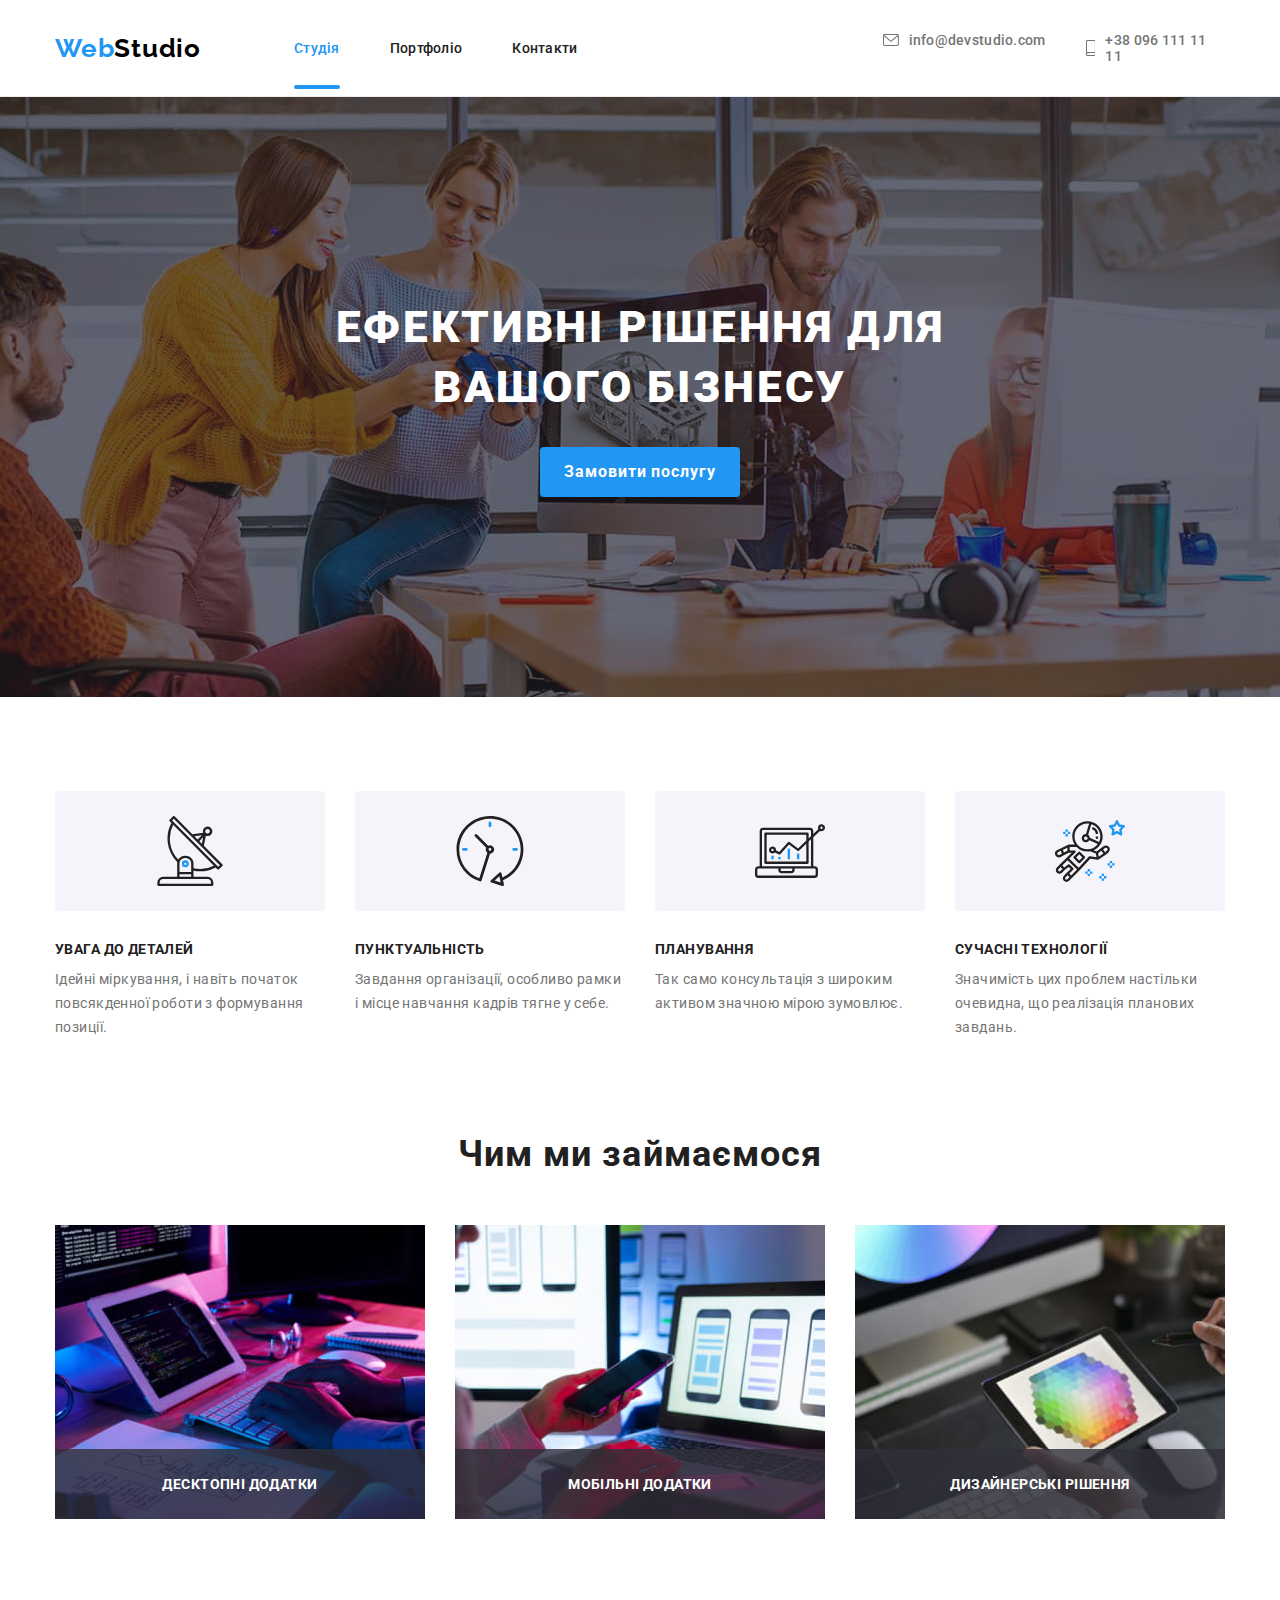
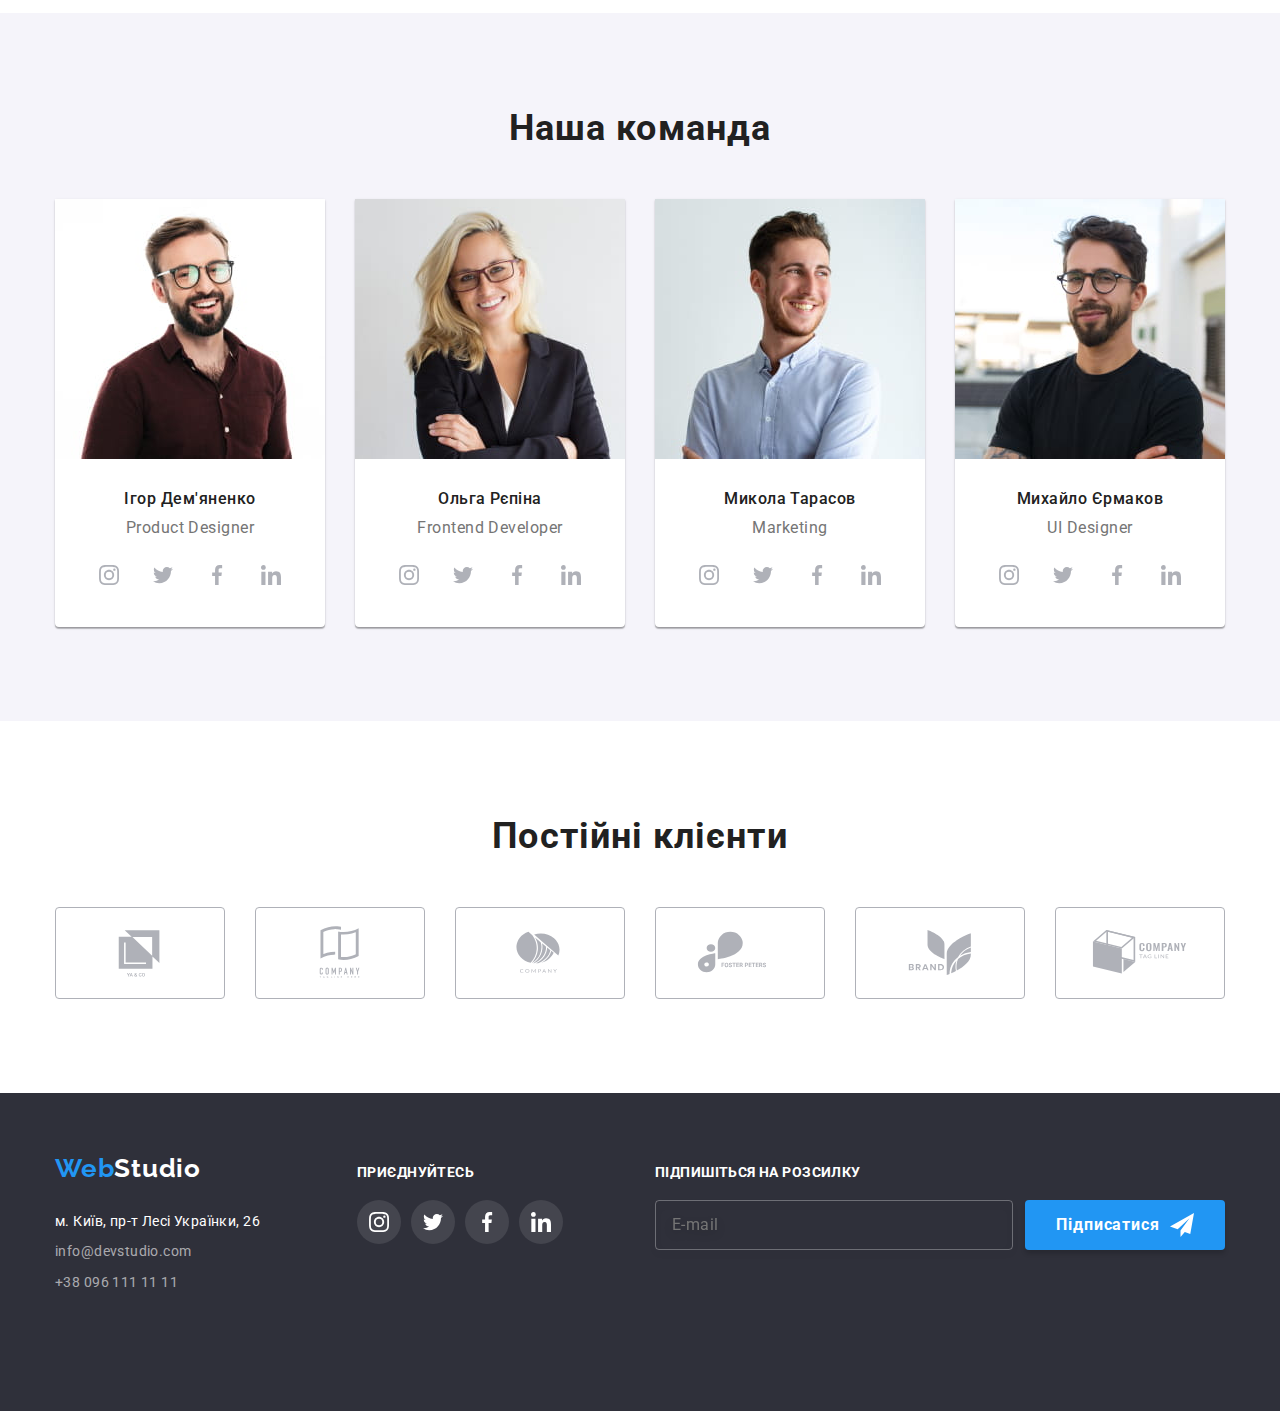
==== commit dc360b5b: "Finished Footer" ====
--- a/index.html
+++ b/index.html
@@ -414,7 +414,7 @@
   </main>
   <!-- Підвал -->
   <footer class="footer">
-    <!-- <div class="footer__container container">
+    <div class="footer__container container">
       <div class="footer-contacts">
         <a href="./index.html" lang="en" class="footer__logo logo link">
           <span class="logo--alt">Web</span>Studio
@@ -440,7 +440,7 @@
           </ul>
         </address>
       </div>
-      <div class="futer-social">
+      <div class="footer-social">
         <b class="footer-social__title">Приєднуйтесь</b>
         <ul class="footer-social__list">
           <li class="footer-social__item socials-item">
@@ -486,7 +486,7 @@
           </button>
         </form>
       </div>
-    </div> -->
+    </div>
   </footer>
   <!-- Модальне вікно -->
   <!-- <div class="backdrop is-hidden" data-modal>
--- a/css/main.min.css
+++ b/css/main.min.css
@@ -1 +1 @@
-/*! modern-normalize v1.1.0 | MIT License | https://github.com/sindresorhus/modern-normalize */*,::before,::after{-webkit-box-sizing:border-box;box-sizing:border-box}html{-moz-tab-size:4;-o-tab-size:4;tab-size:4}html{line-height:1.15;-webkit-text-size-adjust:100%}body{margin:0}body{font-family:system-ui,-apple-system,"Segoe UI",Roboto,Helvetica,Arial,sans-serif,"Apple Color Emoji","Segoe UI Emoji"}hr{height:0;color:inherit}abbr[title]{-webkit-text-decoration:underline dotted;text-decoration:underline dotted}b,strong{font-weight:bolder}code,kbd,samp,pre{font-family:ui-monospace,SFMono-Regular,Consolas,"Liberation Mono",Menlo,monospace;font-size:1em}small{font-size:80%}sub,sup{font-size:75%;line-height:0;position:relative;vertical-align:baseline}sub{bottom:-0.25em}sup{top:-0.5em}table{text-indent:0;border-color:inherit}button,input,optgroup,select,textarea{font-family:inherit;font-size:100%;line-height:1.15;margin:0}button,select{text-transform:none}button,[type=button],[type=reset],[type=submit]{-webkit-appearance:button}::-moz-focus-inner{border-style:none;padding:0}:-moz-focusring{outline:1px dotted ButtonText}:-moz-ui-invalid{box-shadow:none}legend{padding:0}progress{vertical-align:baseline}::-webkit-inner-spin-button,::-webkit-outer-spin-button{height:auto}[type=search]{-webkit-appearance:textfield;outline-offset:-2px}::-webkit-search-decoration{-webkit-appearance:none}::-webkit-file-upload-button{-webkit-appearance:button;font:inherit}summary{display:list-item}.visually-hidden{position:absolute;width:1px;height:1px;margin:-1px;border:0;padding:0;white-space:nowrap;-webkit-clip-path:inset(100%);clip-path:inset(100%);clip:rect(0 0 0 0);overflow:hidden}h1,h2,h3,h4,h5,h6,p{margin:0}ul{list-style:none;margin:0;padding:0}.link{font-style:normal;text-decoration:none}.img{display:block;width:100%;height:auto}body{background-color:#fff;color:#757575;font-family:Roboto,sans-serif}.no-scroll{overflow:hidden}.container{width:100%;margin-left:auto;margin-right:auto;padding-right:15px;padding-left:15px}@media screen and (min-width: 480px){.container{max-width:480px}}@media screen and (min-width: 768px){.container{max-width:768px}}@media screen and (min-width: 1200px){.container{max-width:1200px}}.section{padding:60px 0}@media screen and (min-width: 1200px){.section{padding:94px 0}}.section__title{margin-bottom:30px;font-size:28px;line-height:1.1785714286;letter-spacing:.03em;text-align:center;color:#212121}@media screen and (min-width: 1200px){.section__title{margin-bottom:50px;font-size:36px;line-height:1.1666666667}}.button{font-weight:700;font-size:16px;line-height:1.875;letter-spacing:.06em;background-color:#2196f3;color:#fff;-webkit-box-shadow:0px 4px 4px rgba(0,0,0,.15);box-shadow:0px 4px 4px rgba(0,0,0,.15);border:0 solid rgba(0,0,0,0);border-radius:4px;cursor:pointer;-webkit-transition:background-color 250ms cubic-bezier(0.4, 0, 0.2, 1);transition:background-color 250ms cubic-bezier(0.4, 0, 0.2, 1)}.button:hover,.button:focus{background-color:#188ce8}.socials-item{width:44px;height:44px}.socials-link{display:-webkit-box;display:-ms-flexbox;display:flex;-webkit-box-align:center;-ms-flex-align:center;align-items:center;-webkit-box-pack:center;-ms-flex-pack:center;justify-content:center;width:100%;height:100%;border-radius:50%}.logo{font-family:Raleway,sans-serif;font-weight:700;font-size:24px;line-height:1.1666666667;letter-spacing:.03em}@media screen and (min-width: 1200px){.logo{font-size:26px;line-height:1.1923076923}}.header{border-bottom:1px solid #ececec}.header__logo{display:inline-block;padding-top:16px;padding-bottom:16px;color:#000}@media screen and (min-width: 1200px){.header__logo{padding-top:24px;padding-bottom:24px}}.header__container{position:relative}@media screen and (min-width: 768px){.header__container{display:-webkit-box;display:-ms-flexbox;display:flex}}.mobile-header{display:-webkit-box;display:-ms-flexbox;display:flex;-webkit-box-align:center;-ms-flex-align:center;align-items:center}.menu-button{display:inline-block;width:40px;height:40px;margin-left:auto;padding:0;background-color:rgba(0,0,0,0);border:none;z-index:2}@media screen and (min-width: 768px){.menu-button{display:none}}.menu-button__icon{-webkit-transition:fill 250ms cubic-bezier(0.4, 0, 0.2, 1);transition:fill 250ms cubic-bezier(0.4, 0, 0.2, 1)}.menu-button:focus .menu-button__icon{fill:#2196f3}.icon__cross{display:none}.menu-button.is-open .icon__cross{display:block}.menu-button.is-open .icon__menu{display:none}@media screen and (max-width: 767px){.header__menu{display:none}.header__menu.is-open{position:fixed;top:0;left:0;display:-webkit-box;display:-ms-flexbox;display:flex;-webkit-box-orient:vertical;-webkit-box-direction:normal;-ms-flex-direction:column;flex-direction:column;-webkit-box-pack:justify;-ms-flex-pack:justify;justify-content:space-between;width:100vw;height:100vh;height:100dvh;padding:48px 40px;overflow:auto;background-color:#fff;z-index:1}}@media screen and (min-width: 768px){.header__menu{display:-webkit-box;display:-ms-flexbox;display:flex;-webkit-box-align:center;-ms-flex-align:center;align-items:center;margin-left:88px}}@media screen and (min-width: 1200px){.header__menu{margin-left:93px}}.header-socials{display:-webkit-box;display:-ms-flexbox;display:flex;-ms-flex-wrap:wrap;flex-wrap:wrap}.header-socials__item:not(:first-child){padding-left:10px}.header-socials__item:not(:last-child){padding-right:10px;border-right:1px solid rgba(33,33,33,.2)}.header-socials__link{font-weight:500;font-size:16px;line-height:1.375;letter-spacing:.02em;color:#2196f3}@media screen and (min-width: 480px){.header-socials__link{font-size:18px;line-height:1.2222222222}}@media screen and (min-width: 480px){.header-socials{-ms-flex-wrap:nowrap;flex-wrap:nowrap}}@media screen and (min-width: 768px){.header-socials{display:none}}.nav__list{display:-webkit-box;display:-ms-flexbox;display:flex;-webkit-box-orient:vertical;-webkit-box-direction:normal;-ms-flex-direction:column;flex-direction:column;gap:32px}@media screen and (min-width: 768px){.nav__list{-webkit-box-orient:horizontal;-webkit-box-direction:normal;-ms-flex-direction:row;flex-direction:row;gap:50px;-ms-flex-preferred-size:calc((100% - 100px)/3);flex-basis:calc((100% - 100px)/3)}}@media screen and (min-width: 768px){.nav{-webkit-box-align:center;-ms-flex-align:center;align-items:center}}.nav__link{font-weight:500;font-size:36px;line-height:1.25;letter-spacing:.02em;color:#212121;-webkit-transition:color 250ms cubic-bezier(0.4, 0, 0.2, 1);transition:color 250ms cubic-bezier(0.4, 0, 0.2, 1)}@media screen and (min-width: 480px){.nav__link{font-size:40px;line-height:1.175}}@media screen and (min-width: 768px){.nav__link{display:inline-block;padding-top:32px;padding-bottom:32px;font-size:14px;line-height:1.1428571429}}.nav__link:hover,.nav__link:focus{color:#2196f3}.header-contacts{display:-webkit-box;display:-ms-flexbox;display:flex}@media screen and (max-width: 767px){.header-contacts{-webkit-box-orient:vertical;-webkit-box-direction:reverse;-ms-flex-direction:column-reverse;flex-direction:column-reverse;gap:32px;margin-top:auto;margin-bottom:64px}}@media screen and (min-width: 768px){.header-contacts{margin-left:96px;-webkit-box-orient:vertical;-webkit-box-direction:normal;-ms-flex-direction:column;flex-direction:column;gap:10px}}@media screen and (min-width: 1200px){.header-contacts{margin-left:305px;-webkit-box-orient:horizontal;-webkit-box-direction:normal;-ms-flex-direction:row;flex-direction:row;gap:40px}}.header-contacts__icon{display:none}@media screen and (min-width: 768px){.header-contacts__icon{display:block;margin-right:8px;fill:currentColor;-webkit-transition:fill 250ms cubic-bezier(0.4, 0, 0.2, 1);transition:fill 250ms cubic-bezier(0.4, 0, 0.2, 1)}.header-contacts__link:hover .header-contacts__icon,.header-contacts__link:focus .header-contacts__icon{fill:currentColor}}@media screen and (min-width: 1200px){.header-contacts__icon{margin-right:10px}}.header-tel{font-weight:500;font-size:26px;line-height:1.5384615385;letter-spacing:.02em;color:#2196f3}@media screen and (min-width: 480px){.header-tel{font-size:34px;line-height:1.1764705882}}.header-email{font-weight:500;font-size:24px;line-height:1.1666666667;letter-spacing:.02em;color:#757575}.header-contacts__link{-webkit-transition:color 250ms cubic-bezier(0.4, 0, 0.2, 1);transition:color 250ms cubic-bezier(0.4, 0, 0.2, 1)}@media screen and (min-width: 768px){.header-contacts__link{font-size:12px;line-height:1.1666666667;letter-spacing:.02em}}@media screen and (min-width: 1200px){.header-contacts__link{display:block;padding:32px 0;font-size:14px;line-height:1.1428571429}}.header-contacts__link:hover,.header-contacts__link:focus{color:#2196f3}@media screen and (min-width: 768px){.header-contacts__link{display:-webkit-box;display:-ms-flexbox;display:flex;-webkit-box-align:center;-ms-flex-align:center;align-items:center;color:inherit}}.logo--alt{color:#2196f3}@media screen and (min-width: 768px){.nav__link--current{position:relative;color:#2196f3}.nav__link--current::after{position:absolute;left:0;bottom:-1px;content:"";width:100%;height:4px;border-radius:2px;background-color:#2196f3}}.hero{margin-left:auto;margin-right:auto;padding:118px 0;text-align:center;background-image:-webkit-gradient(linear, left top, left bottom, from(rgba(47, 48, 58, 0.4)), to(rgba(47, 48, 58, 0.4))),url(../images/hero-background.jpg);background-image:linear-gradient(rgba(47, 48, 58, 0.4), rgba(47, 48, 58, 0.4)),url(../images/hero-background.jpg);background-color:#2f303a;background-position:center}@media screen and (min-width: 768px){.hero{min-width:768}}@media screen and (min-width: 1200px){.hero{max-width:1600px;height:600px;padding:200px 0}}.hero__title{max-width:360px;margin-left:auto;margin-right:auto;margin-bottom:30px;text-align:center;font-weight:900;font-size:26px;line-height:1.6153846154;text-align:center;letter-spacing:.06em;text-transform:uppercase;color:#fff}@media screen and (min-width: 1200px){.hero__title{max-width:696px;font-size:44px;line-height:1.3636363636}}.hero__button{display:inline-block;text-align:center;padding:10px 24px}.advantages__list{display:-webkit-box;display:-ms-flexbox;display:flex;-webkit-box-orient:vertical;-webkit-box-direction:normal;-ms-flex-direction:column;flex-direction:column;gap:30px}@media screen and (min-width: 768px){.advantages__list{-webkit-box-orient:horizontal;-webkit-box-direction:normal;-ms-flex-direction:row;flex-direction:row;-ms-flex-wrap:wrap;flex-wrap:wrap;-ms-flex-preferred-size:calc((100% - 30px)/2);flex-basis:calc((100% - 30px)/2)}}@media screen and (min-width: 1200px){.advantages__list{-ms-flex-preferred-size:calc((100% - 90px)/4);flex-basis:calc((100% - 90px)/4)}}.advantages__item{max-width:450px}@media screen and (min-width: 768px){.advantages__item{max-width:354px}}@media screen and (min-width: 1200px){.advantages__item{max-width:270px}}.advantages__wrapper{display:-webkit-box;display:-ms-flexbox;display:flex;-webkit-box-pack:center;-ms-flex-pack:center;justify-content:center;-webkit-box-align:center;-ms-flex-align:center;align-items:center;height:120px;background-color:#f5f4fa;border-radius:4px;margin-bottom:30px}.advantages__title{margin-bottom:10px;font-size:14px;line-height:1.1428571429;letter-spacing:.03em;text-transform:uppercase;color:#212121}@media screen and (max-width: 767px){.advantages__title{text-align:center}}.advantages__text{font-size:14px;line-height:1.7142857143;letter-spacing:.03em}.speciality{padding-top:0}@media screen and (max-width: 1199px){.speciality{display:none}}.speciality__list{display:-webkit-box;display:-ms-flexbox;display:flex;gap:30px}.speciality__item{width:calc((100% - 60px)/3)}.speciality__thumb{position:relative}.speciality__text{position:absolute;bottom:0;width:370px;padding-top:27px;padding-bottom:27px;font-weight:700;font-size:14px;line-height:1.1428571429;text-align:center;letter-spacing:.03em;text-transform:uppercase;background-color:rgba(47,48,58,.8);color:#fff}.team{background-color:#f5f4fa}.team__list{display:-webkit-box;display:-ms-flexbox;display:flex;-webkit-box-orient:vertical;-webkit-box-direction:normal;-ms-flex-direction:column;flex-direction:column;gap:30px}@media screen and (min-width: 768px){.team__list{-webkit-box-orient:horizontal;-webkit-box-direction:normal;-ms-flex-direction:row;flex-direction:row;-ms-flex-wrap:wrap;flex-wrap:wrap}}.team__card{max-width:450px;border-radius:0px 0px 4px 4px;background-color:#fff;-webkit-box-shadow:0px 1px 3px rgba(0,0,0,.12),0px 1px 1px rgba(0,0,0,.14),0px 2px 1px rgba(0,0,0,.2);box-shadow:0px 1px 3px rgba(0,0,0,.12),0px 1px 1px rgba(0,0,0,.14),0px 2px 1px rgba(0,0,0,.2)}@media screen and (min-width: 768px){.team__card{width:calc((100% - 30px)/2)}}@media screen and (min-width: 1200px){.team__card{width:calc((100% - 90px)/4)}}.team__footer{padding-top:30px;padding-bottom:24px;text-align:center}@media screen and (min-width: 1200px){.team__footer{padding:30px 32px}}.team__member{margin-bottom:10px;font-weight:500;font-size:16px;line-height:1.1875;letter-spacing:.03em;color:#212121}.team__position{margin-bottom:16px;font-size:16px;line-height:1.1875;letter-spacing:.03em}.team-socials{display:-webkit-box;display:-ms-flexbox;display:flex;-webkit-box-pack:center;-ms-flex-pack:center;justify-content:center;gap:10px;-ms-flex-preferred-size:calc((100% - 30px)/4);flex-basis:calc((100% - 30px)/4)}.team-socials__link{background-color:#fff;color:#afb1b8;-webkit-transition:background-color 250ms cubic-bezier(0.4, 0, 0.2, 1),color 250ms cubic-bezier(0.4, 0, 0.2, 1);transition:background-color 250ms cubic-bezier(0.4, 0, 0.2, 1),color 250ms cubic-bezier(0.4, 0, 0.2, 1)}.team-socials__link:focus{background-color:#2196f3;color:#fff}@media screen and (min-width: 1200px){.team-socials__link:hover{background-color:#2196f3;color:#fff}}.team-socials__icon{fill:currentColor;-webkit-transition:fill 250ms cubic-bezier(0.4, 0, 0.2, 1);transition:fill 250ms cubic-bezier(0.4, 0, 0.2, 1)}.team-socials__link:focus .team-socials__icon{fill:currentColor}@media screen and (min-width: 1200px){.team-socials__link:hover .team-socials__icon{fill:currentColor}}.clients__list{display:-webkit-box;display:-ms-flexbox;display:flex;-ms-flex-wrap:wrap;flex-wrap:wrap;-webkit-box-pack:center;-ms-flex-pack:center;justify-content:center;gap:30px}.clients__item{width:210px;height:92px}@media screen and (min-width: 768px){.clients__item{-ms-flex-preferred-size:226px;flex-basis:226px}}@media screen and (min-width: 1200px){.clients__item{-ms-flex-preferred-size:170px;flex-basis:170px}}.clients__link{display:-webkit-box;display:-ms-flexbox;display:flex;-webkit-box-pack:center;-ms-flex-pack:center;justify-content:center;-webkit-box-align:center;-ms-flex-align:center;align-items:center;width:100%;height:100%;color:#afb1b8;border:1px solid #afb1b8;border-radius:4px;-webkit-transition:border-color 250ms cubic-bezier(0.4, 0, 0.2, 1);transition:border-color 250ms cubic-bezier(0.4, 0, 0.2, 1)}.clients__link:focus{color:#2196f3;border-color:#2196f3}@media screen and (min-width: 1200px){.clients__link:hover{color:#2196f3;border-color:#2196f3}}.clients__icon{fill:currentColor;-webkit-transition:color 250ms cubic-bezier(0.4, 0, 0.2, 1);transition:color 250ms cubic-bezier(0.4, 0, 0.2, 1)}.clients__link:focus .clients__icon{fill:currentColor}@media screen and (min-width: 1200px){.clients__link:hover .clients__icon{fill:currentColor}}/*# sourceMappingURL=main.min.css.map */+/*! modern-normalize v1.1.0 | MIT License | https://github.com/sindresorhus/modern-normalize */*,::before,::after{-webkit-box-sizing:border-box;box-sizing:border-box}html{-moz-tab-size:4;-o-tab-size:4;tab-size:4}html{line-height:1.15;-webkit-text-size-adjust:100%}body{margin:0}body{font-family:system-ui,-apple-system,"Segoe UI",Roboto,Helvetica,Arial,sans-serif,"Apple Color Emoji","Segoe UI Emoji"}hr{height:0;color:inherit}abbr[title]{-webkit-text-decoration:underline dotted;text-decoration:underline dotted}b,strong{font-weight:bolder}code,kbd,samp,pre{font-family:ui-monospace,SFMono-Regular,Consolas,"Liberation Mono",Menlo,monospace;font-size:1em}small{font-size:80%}sub,sup{font-size:75%;line-height:0;position:relative;vertical-align:baseline}sub{bottom:-0.25em}sup{top:-0.5em}table{text-indent:0;border-color:inherit}button,input,optgroup,select,textarea{font-family:inherit;font-size:100%;line-height:1.15;margin:0}button,select{text-transform:none}button,[type=button],[type=reset],[type=submit]{-webkit-appearance:button}::-moz-focus-inner{border-style:none;padding:0}:-moz-focusring{outline:1px dotted ButtonText}:-moz-ui-invalid{box-shadow:none}legend{padding:0}progress{vertical-align:baseline}::-webkit-inner-spin-button,::-webkit-outer-spin-button{height:auto}[type=search]{-webkit-appearance:textfield;outline-offset:-2px}::-webkit-search-decoration{-webkit-appearance:none}::-webkit-file-upload-button{-webkit-appearance:button;font:inherit}summary{display:list-item}.visually-hidden{position:absolute;width:1px;height:1px;margin:-1px;border:0;padding:0;white-space:nowrap;-webkit-clip-path:inset(100%);clip-path:inset(100%);clip:rect(0 0 0 0);overflow:hidden}h1,h2,h3,h4,h5,h6,p{margin:0}ul{list-style:none;margin:0;padding:0}.link{font-style:normal;text-decoration:none}.img{display:block;width:100%;height:auto}body{background-color:#fff;color:#757575;font-family:Roboto,sans-serif}.no-scroll{overflow:hidden}.container{width:100%;margin-left:auto;margin-right:auto;padding-right:15px;padding-left:15px}@media screen and (min-width: 480px){.container{max-width:480px}}@media screen and (min-width: 768px){.container{max-width:768px}}@media screen and (min-width: 1200px){.container{max-width:1200px}}.section{padding:60px 0}@media screen and (min-width: 1200px){.section{padding:94px 0}}.section__title{margin-bottom:30px;font-size:28px;line-height:1.1785714286;letter-spacing:.03em;text-align:center;color:#212121}@media screen and (min-width: 1200px){.section__title{margin-bottom:50px;font-size:36px;line-height:1.1666666667}}.subscription__input:-webkit-autofill{-webkit-box-shadow:inset 0 0 0 50px #2f303a;-webkit-text-fill-color:#fff}.modal__input:-webkit-autofill{-webkit-box-shadow:inset 0 0 0 50px #fff;-webkit-text-fill-color:#000}.button{font-weight:700;font-size:16px;line-height:1.875;letter-spacing:.06em;background-color:#2196f3;color:#fff;-webkit-box-shadow:0px 4px 4px rgba(0,0,0,.15);box-shadow:0px 4px 4px rgba(0,0,0,.15);border:0 solid rgba(0,0,0,0);border-radius:4px;cursor:pointer;-webkit-transition:background-color 250ms cubic-bezier(0.4, 0, 0.2, 1);transition:background-color 250ms cubic-bezier(0.4, 0, 0.2, 1)}@media screen and (max-width: 1199px){.button:active{background-color:#188ce8}}@media screen and (min-width: 1200px){.button:hover,.button:focus{background-color:#188ce8}}.socials-item{width:44px;height:44px}.socials-link{display:-webkit-box;display:-ms-flexbox;display:flex;-webkit-box-align:center;-ms-flex-align:center;align-items:center;-webkit-box-pack:center;-ms-flex-pack:center;justify-content:center;width:100%;height:100%;border-radius:50%}.logo{font-family:Raleway,sans-serif;font-weight:700;font-size:24px;line-height:1.1666666667;letter-spacing:.03em}@media screen and (min-width: 1200px){.logo{font-size:26px;line-height:1.1923076923}}.header{border-bottom:1px solid #ececec}.header__logo{display:inline-block;padding-top:16px;padding-bottom:16px;color:#000}@media screen and (min-width: 1200px){.header__logo{padding-top:24px;padding-bottom:24px}}.header__container{position:relative}@media screen and (min-width: 768px){.header__container{display:-webkit-box;display:-ms-flexbox;display:flex}}.mobile-header{display:-webkit-box;display:-ms-flexbox;display:flex;-webkit-box-align:center;-ms-flex-align:center;align-items:center}.menu-button{display:inline-block;width:40px;height:40px;margin-left:auto;padding:0;background-color:rgba(0,0,0,0);border:none;z-index:2}@media screen and (min-width: 768px){.menu-button{display:none}}.menu-button__icon{-webkit-transition:fill 250ms cubic-bezier(0.4, 0, 0.2, 1);transition:fill 250ms cubic-bezier(0.4, 0, 0.2, 1)}.menu-button:active .menu-button__icon{fill:#2196f3}.icon__cross{display:none}.menu-button.is-open .icon__cross{display:block}.menu-button.is-open .icon__menu{display:none}@media screen and (max-width: 767px){.header__menu{display:none}.header__menu.is-open{position:fixed;top:0;left:0;display:-webkit-box;display:-ms-flexbox;display:flex;-webkit-box-orient:vertical;-webkit-box-direction:normal;-ms-flex-direction:column;flex-direction:column;-webkit-box-pack:justify;-ms-flex-pack:justify;justify-content:space-between;width:100vw;height:100vh;height:100dvh;padding:48px 40px;overflow:auto;background-color:#fff;z-index:1}}@media screen and (min-width: 768px){.header__menu{display:-webkit-box;display:-ms-flexbox;display:flex;-webkit-box-align:center;-ms-flex-align:center;align-items:center;margin-left:88px}}@media screen and (min-width: 1200px){.header__menu{margin-left:93px}}.header-socials{display:-webkit-box;display:-ms-flexbox;display:flex;-ms-flex-wrap:wrap;flex-wrap:wrap}.header-socials__item:not(:first-child){padding-left:10px}.header-socials__item:not(:last-child){padding-right:10px;border-right:1px solid rgba(33,33,33,.2)}.header-socials__link{font-weight:500;font-size:16px;line-height:1.375;letter-spacing:.02em;color:#2196f3}@media screen and (min-width: 480px){.header-socials__link{font-size:18px;line-height:1.2222222222}}@media screen and (min-width: 480px){.header-socials{-ms-flex-wrap:nowrap;flex-wrap:nowrap}}@media screen and (min-width: 768px){.header-socials{display:none}}.nav__list{display:-webkit-box;display:-ms-flexbox;display:flex;-webkit-box-orient:vertical;-webkit-box-direction:normal;-ms-flex-direction:column;flex-direction:column;gap:32px}@media screen and (min-width: 768px){.nav__list{-webkit-box-orient:horizontal;-webkit-box-direction:normal;-ms-flex-direction:row;flex-direction:row;gap:50px;-ms-flex-preferred-size:calc((100% - 100px)/3);flex-basis:calc((100% - 100px)/3)}}@media screen and (min-width: 768px){.nav{-webkit-box-align:center;-ms-flex-align:center;align-items:center}}.nav__link{font-weight:500;font-size:36px;line-height:1.25;letter-spacing:.02em;color:#212121;-webkit-transition:color 250ms cubic-bezier(0.4, 0, 0.2, 1);transition:color 250ms cubic-bezier(0.4, 0, 0.2, 1)}.nav__link:active{color:#2196f3}@media screen and (min-width: 480px){.nav__link{font-size:40px;line-height:1.175}}@media screen and (min-width: 768px){.nav__link{display:inline-block;padding-top:32px;padding-bottom:32px;font-size:14px;line-height:1.1428571429}}@media screen and (min-width: 1200px){.nav__link:hover,.nav__link:focus{color:#2196f3}}.header-contacts{display:-webkit-box;display:-ms-flexbox;display:flex}@media screen and (max-width: 767px){.header-contacts{-webkit-box-orient:vertical;-webkit-box-direction:reverse;-ms-flex-direction:column-reverse;flex-direction:column-reverse;gap:32px;margin-top:auto;margin-bottom:64px}}@media screen and (min-width: 768px){.header-contacts{margin-left:96px;-webkit-box-orient:vertical;-webkit-box-direction:normal;-ms-flex-direction:column;flex-direction:column;gap:10px}}@media screen and (min-width: 1200px){.header-contacts{margin-left:305px;-webkit-box-orient:horizontal;-webkit-box-direction:normal;-ms-flex-direction:row;flex-direction:row;gap:40px}}.header-contacts__icon{display:none}@media screen and (min-width: 768px){.header-contacts__icon{display:block;margin-right:8px;fill:currentColor;-webkit-transition:fill 250ms cubic-bezier(0.4, 0, 0.2, 1);transition:fill 250ms cubic-bezier(0.4, 0, 0.2, 1)}.header-contacts__link:active .header-contacts__icon{fill:currentColor}}@media screen and (min-width: 1200px){.header-contacts__icon{margin-right:10px}.header-contacts__link:hover .header-contacts__icon,.header-contacts__link:focus .header-contacts__icon{fill:currentColor}}.header-tel{font-weight:500;font-size:26px;line-height:1.5384615385;letter-spacing:.02em;color:#2196f3}@media screen and (min-width: 480px){.header-tel{font-size:34px;line-height:1.1764705882}}.header-email{font-weight:500;font-size:24px;line-height:1.1666666667;letter-spacing:.02em;color:#757575}.header-contacts__link{-webkit-transition:color 250ms cubic-bezier(0.4, 0, 0.2, 1);transition:color 250ms cubic-bezier(0.4, 0, 0.2, 1)}@media screen and (min-width: 768px){.header-contacts__link{font-size:12px;line-height:1.1666666667;letter-spacing:.02em}.header-contacts__link:active{color:#2196f3}}@media screen and (min-width: 1200px){.header-contacts__link{display:block;padding:32px 0;font-size:14px;line-height:1.1428571429}.header-contacts__link:hover,.header-contacts__link:focus{color:#2196f3}}@media screen and (min-width: 768px){.header-contacts__link{display:-webkit-box;display:-ms-flexbox;display:flex;-webkit-box-align:center;-ms-flex-align:center;align-items:center;color:inherit}}.logo--alt{color:#2196f3}@media screen and (min-width: 768px){.nav__link--current{position:relative;color:#2196f3}.nav__link--current::after{position:absolute;left:0;bottom:-1px;content:"";width:100%;height:4px;border-radius:2px;background-color:#2196f3}}.hero{margin-left:auto;margin-right:auto;padding:118px 0;text-align:center;background-image:-webkit-gradient(linear, left top, left bottom, from(rgba(47, 48, 58, 0.4)), to(rgba(47, 48, 58, 0.4))),url(../images/hero-background.jpg);background-image:linear-gradient(rgba(47, 48, 58, 0.4), rgba(47, 48, 58, 0.4)),url(../images/hero-background.jpg);background-color:#2f303a;background-position:center}@media screen and (min-width: 768px){.hero{min-width:768}}@media screen and (min-width: 1200px){.hero{max-width:1600px;height:600px;padding:200px 0}}.hero__title{max-width:360px;margin-left:auto;margin-right:auto;margin-bottom:30px;text-align:center;font-weight:900;font-size:26px;line-height:1.6153846154;text-align:center;letter-spacing:.06em;text-transform:uppercase;color:#fff}@media screen and (min-width: 1200px){.hero__title{max-width:696px;font-size:44px;line-height:1.3636363636}}.hero__button{display:inline-block;text-align:center;padding:10px 24px}.advantages__list{display:-webkit-box;display:-ms-flexbox;display:flex;-webkit-box-orient:vertical;-webkit-box-direction:normal;-ms-flex-direction:column;flex-direction:column;gap:30px}@media screen and (min-width: 768px){.advantages__list{-webkit-box-orient:horizontal;-webkit-box-direction:normal;-ms-flex-direction:row;flex-direction:row;-ms-flex-wrap:wrap;flex-wrap:wrap;-ms-flex-preferred-size:calc((100% - 30px)/2);flex-basis:calc((100% - 30px)/2)}}@media screen and (min-width: 1200px){.advantages__list{-ms-flex-preferred-size:calc((100% - 90px)/4);flex-basis:calc((100% - 90px)/4)}}.advantages__item{max-width:450px}@media screen and (min-width: 768px){.advantages__item{max-width:354px}}@media screen and (min-width: 1200px){.advantages__item{max-width:270px}}.advantages__wrapper{display:-webkit-box;display:-ms-flexbox;display:flex;-webkit-box-pack:center;-ms-flex-pack:center;justify-content:center;-webkit-box-align:center;-ms-flex-align:center;align-items:center;height:120px;background-color:#f5f4fa;border-radius:4px;margin-bottom:30px}.advantages__title{margin-bottom:10px;font-size:14px;line-height:1.1428571429;letter-spacing:.03em;text-transform:uppercase;color:#212121}@media screen and (max-width: 767px){.advantages__title{text-align:center}}.advantages__text{font-size:14px;line-height:1.7142857143;letter-spacing:.03em}.speciality{padding-top:0}@media screen and (max-width: 1199px){.speciality{display:none}}.speciality__list{display:-webkit-box;display:-ms-flexbox;display:flex;gap:30px}.speciality__item{width:calc((100% - 60px)/3)}.speciality__thumb{position:relative}.speciality__text{position:absolute;bottom:0;width:370px;padding-top:27px;padding-bottom:27px;font-weight:700;font-size:14px;line-height:1.1428571429;text-align:center;letter-spacing:.03em;text-transform:uppercase;background-color:rgba(47,48,58,.8);color:#fff}.team{background-color:#f5f4fa}.team__list{display:-webkit-box;display:-ms-flexbox;display:flex;-webkit-box-orient:vertical;-webkit-box-direction:normal;-ms-flex-direction:column;flex-direction:column;gap:30px}@media screen and (min-width: 768px){.team__list{-webkit-box-orient:horizontal;-webkit-box-direction:normal;-ms-flex-direction:row;flex-direction:row;-ms-flex-wrap:wrap;flex-wrap:wrap}}.team__card{max-width:450px;border-radius:0px 0px 4px 4px;background-color:#fff;-webkit-box-shadow:0px 1px 3px rgba(0,0,0,.12),0px 1px 1px rgba(0,0,0,.14),0px 2px 1px rgba(0,0,0,.2);box-shadow:0px 1px 3px rgba(0,0,0,.12),0px 1px 1px rgba(0,0,0,.14),0px 2px 1px rgba(0,0,0,.2)}@media screen and (min-width: 768px){.team__card{width:calc((100% - 30px)/2)}}@media screen and (min-width: 1200px){.team__card{width:calc((100% - 90px)/4)}}.team__footer{padding-top:30px;padding-bottom:24px;text-align:center}@media screen and (min-width: 1200px){.team__footer{padding:30px 32px}}.team__member{margin-bottom:10px;font-weight:500;font-size:16px;line-height:1.1875;letter-spacing:.03em;color:#212121}.team__position{margin-bottom:16px;font-size:16px;line-height:1.1875;letter-spacing:.03em}.team-socials{display:-webkit-box;display:-ms-flexbox;display:flex;-webkit-box-pack:center;-ms-flex-pack:center;justify-content:center;gap:10px;-ms-flex-preferred-size:calc((100% - 30px)/4);flex-basis:calc((100% - 30px)/4)}.team-socials__link{background-color:#fff;color:#afb1b8;-webkit-transition:background-color 250ms cubic-bezier(0.4, 0, 0.2, 1),color 250ms cubic-bezier(0.4, 0, 0.2, 1);transition:background-color 250ms cubic-bezier(0.4, 0, 0.2, 1),color 250ms cubic-bezier(0.4, 0, 0.2, 1)}.team-socials__link:active{background-color:#2196f3;color:#fff}@media screen and (min-width: 1200px){.team-socials__link:hover,.team-socials__link:focus{background-color:#2196f3;color:#fff}}.team-socials__icon{fill:currentColor;-webkit-transition:fill 250ms cubic-bezier(0.4, 0, 0.2, 1);transition:fill 250ms cubic-bezier(0.4, 0, 0.2, 1)}.team-socials__link:active .team-socials__icon{fill:currentColor}@media screen and (min-width: 1200px){.team-socials__link:hover .team-socials__icon,.team-socials__link:focus .team-socials__icon{fill:currentColor}}.clients__list{display:-webkit-box;display:-ms-flexbox;display:flex;-ms-flex-wrap:wrap;flex-wrap:wrap;-webkit-box-pack:center;-ms-flex-pack:center;justify-content:center;gap:30px}.clients__item{width:210px;height:92px}@media screen and (min-width: 768px){.clients__item{-ms-flex-preferred-size:226px;flex-basis:226px}}@media screen and (min-width: 1200px){.clients__item{-ms-flex-preferred-size:170px;flex-basis:170px}}.clients__link{display:-webkit-box;display:-ms-flexbox;display:flex;-webkit-box-pack:center;-ms-flex-pack:center;justify-content:center;-webkit-box-align:center;-ms-flex-align:center;align-items:center;width:100%;height:100%;color:#afb1b8;border:1px solid #afb1b8;border-radius:4px;-webkit-transition:border-color 250ms cubic-bezier(0.4, 0, 0.2, 1);transition:border-color 250ms cubic-bezier(0.4, 0, 0.2, 1)}.clients__link:active{color:#2196f3;border-color:#2196f3}@media screen and (min-width: 1200px){.clients__link:hover,.clients__link:focus{color:#2196f3;border-color:#2196f3}}.clients__icon{fill:currentColor;-webkit-transition:color 250ms cubic-bezier(0.4, 0, 0.2, 1);transition:color 250ms cubic-bezier(0.4, 0, 0.2, 1)}.clients__link:active .clients__icon{fill:currentColor}@media screen and (min-width: 1200px){.clients__link:hover .clients__icon,.clients__link:focus .clients__icon{fill:currentColor}}.footer{padding-top:60px;padding-bottom:60px;background-color:#2f303a}@media screen and (min-width: 768px){.footer__container{display:-webkit-box;display:-ms-flexbox;display:flex;-ms-flex-wrap:wrap;flex-wrap:wrap;-ms-flex-pack:distribute;justify-content:space-around;-webkit-box-align:baseline;-ms-flex-align:baseline;align-items:baseline}}@media screen and (min-width: 1200px){.footer__container{gap:70px}}.footer__logo{display:block;margin-bottom:28px;color:#fff}@media screen and (max-width: 1199px){.footer__logo{text-align:center}}.footer-contacts{margin-bottom:60px}@media screen and (max-width: 1199px){.footer-contacts{text-align:center}}@media screen and (min-width: 768px){.footer-contacts{width:232px}}.footer-contacts__link{font-size:14px;line-height:1.1428571429;letter-spacing:.03em;color:rgba(255,255,255,.6);-webkit-transition:color 250ms cubic-bezier(0.4, 0, 0.2, 1);transition:color 250ms cubic-bezier(0.4, 0, 0.2, 1)}.footer-contacts__link:active{color:#2196f3}@media screen and (min-width: 1200px){.footer-contacts__link:hover,.footer-contacts__link:focus{color:#2196f3}}.footer-contacts__item:not(:last-child){margin-bottom:12px}.footer-contacts__link--color{color:#fff}.footer-social{margin-bottom:60px}.footer-social__title{display:block;margin-bottom:20px;font-weight:700;font-size:14px;line-height:1.1428571429;letter-spacing:.03em;text-transform:uppercase;color:#fff}@media screen and (max-width: 1199px){.footer-social__title{text-align:center}}.footer-social__list{display:-webkit-box;display:-ms-flexbox;display:flex;gap:10px;-webkit-box-align:center;-ms-flex-align:center;align-items:center;-webkit-box-pack:center;-ms-flex-pack:center;justify-content:center}.footer-social__link{background-color:rgba(255,255,255,.1);color:#fff;-webkit-transition:background-color 250ms cubic-bezier(0.4, 0, 0.2, 1);transition:background-color 250ms cubic-bezier(0.4, 0, 0.2, 1)}.footer-social__link:active{background-color:#2196f3}@media screen and (min-width: 1200px){.footer-social__link:hover,.footer-social__link:focus{background-color:#2196f3}}.footer-social__icon{fill:currentColor}@media screen and (min-width: 1200px){.subscription{margin-left:auto}}.subscription__title{display:block;margin-bottom:20px;font-weight:700;font-size:14px;line-height:1.1428571429;letter-spacing:.03em;text-transform:uppercase;color:#fff}@media screen and (max-width: 1199px){.subscription__title{text-align:center}}.subscription__form{display:-webkit-box;display:-ms-flexbox;display:flex;gap:12px}@media screen and (max-width: 1199px){.subscription__form{-webkit-box-orient:vertical;-webkit-box-direction:normal;-ms-flex-direction:column;flex-direction:column;-webkit-box-align:center;-ms-flex-align:center;align-items:center;gap:20px}}.subscription__input{width:100%;height:50px;padding:15px 16px;background-color:rgba(0,0,0,0);border:1px solid rgba(255,255,255,.3);-webkit-filter:drop-shadow(0px 4px 4px rgba(0, 0, 0, 0.15));filter:drop-shadow(0px 4px 4px rgba(0, 0, 0, 0.15));border-radius:4px;font-size:16px;line-height:1.25;letter-spacing:.03em;color:#fff;-webkit-transition:outline 250ms cubic-bezier(0.4, 0, 0.2, 1),border-color 250ms cubic-bezier(0.4, 0, 0.2, 1);transition:outline 250ms cubic-bezier(0.4, 0, 0.2, 1),border-color 250ms cubic-bezier(0.4, 0, 0.2, 1)}@media screen and (min-width: 480px){.subscription__input{width:450px}}@media screen and (min-width: 1200px){.subscription__input{width:358px}}.subscription__input:focus{border-color:#2196f3;outline:1px solid #2196f3}.subscription__button{display:-webkit-box;display:-ms-flexbox;display:flex;-webkit-box-pack:center;-ms-flex-pack:center;justify-content:center;-webkit-box-align:center;-ms-flex-align:center;align-items:center;gap:10px;width:200px;height:50px;padding:10px 28px}.subscription__icon{fill:currentColor}/*# sourceMappingURL=main.min.css.map */